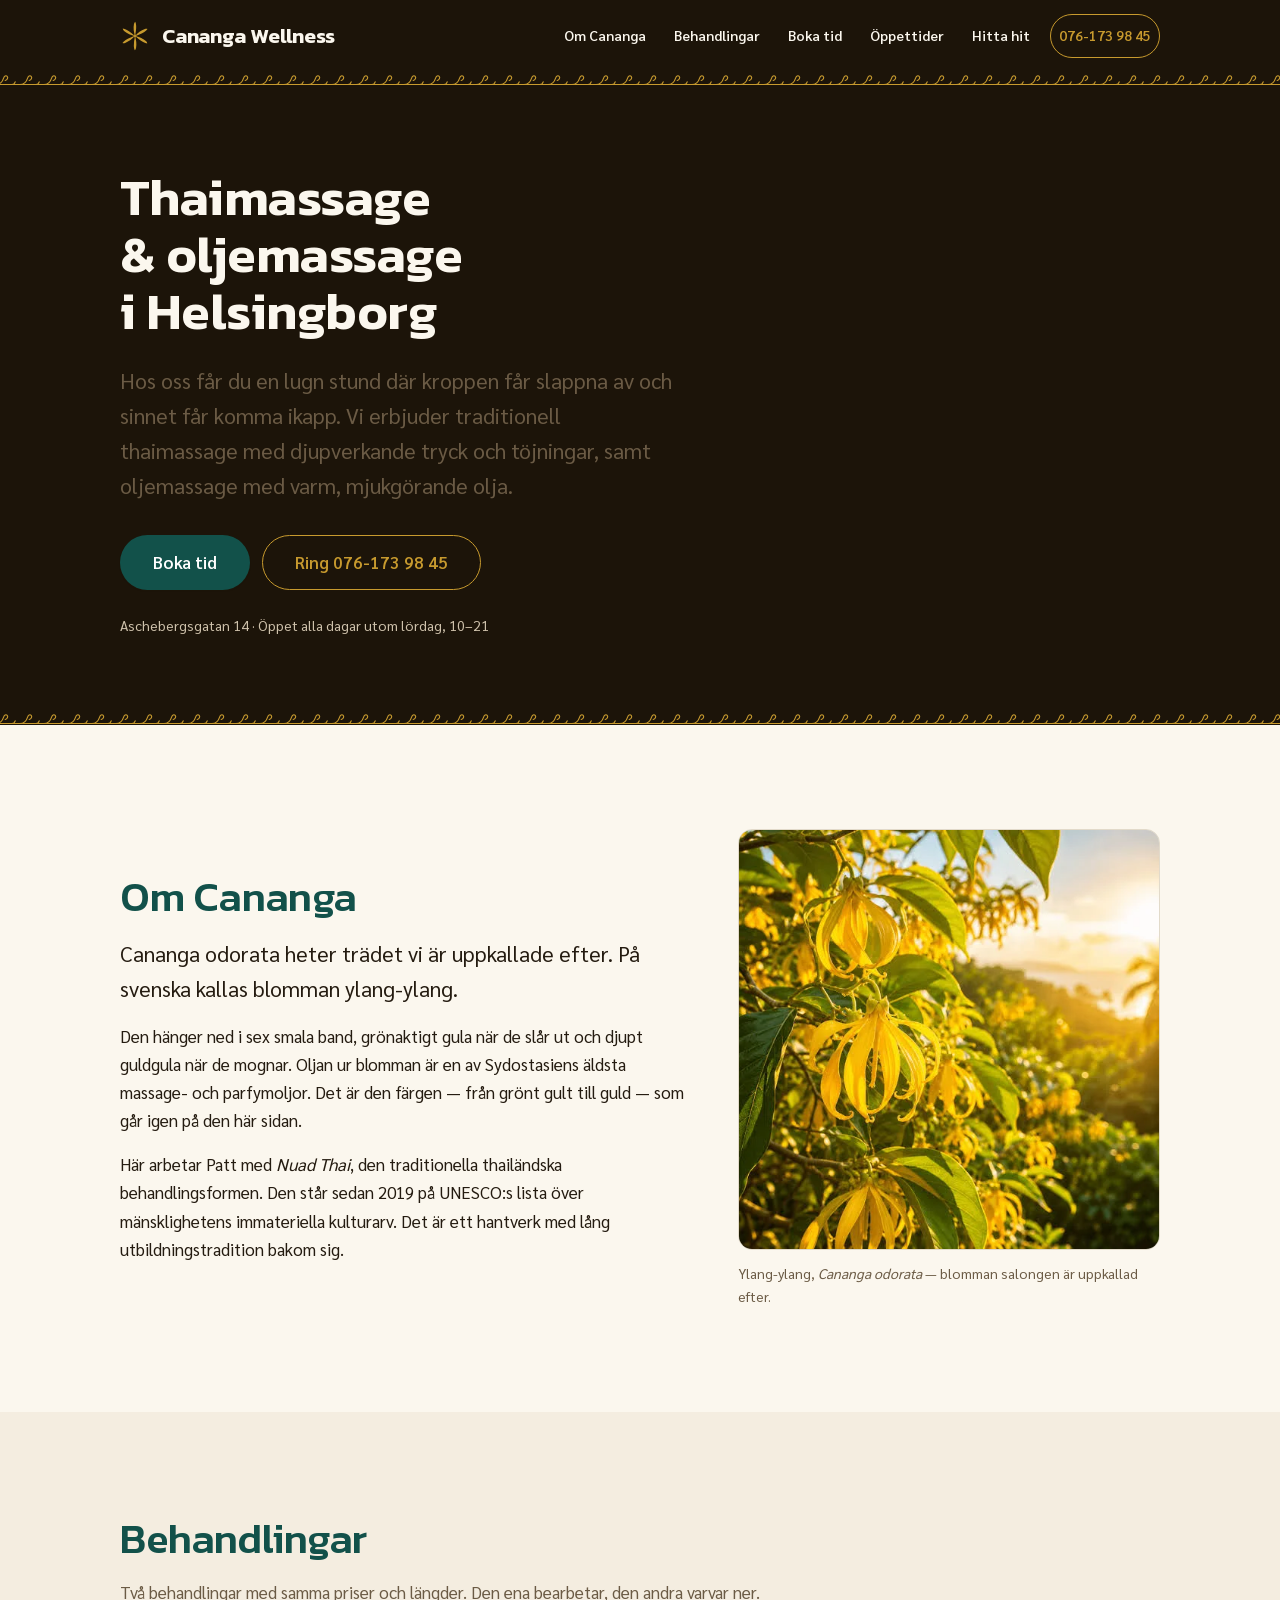
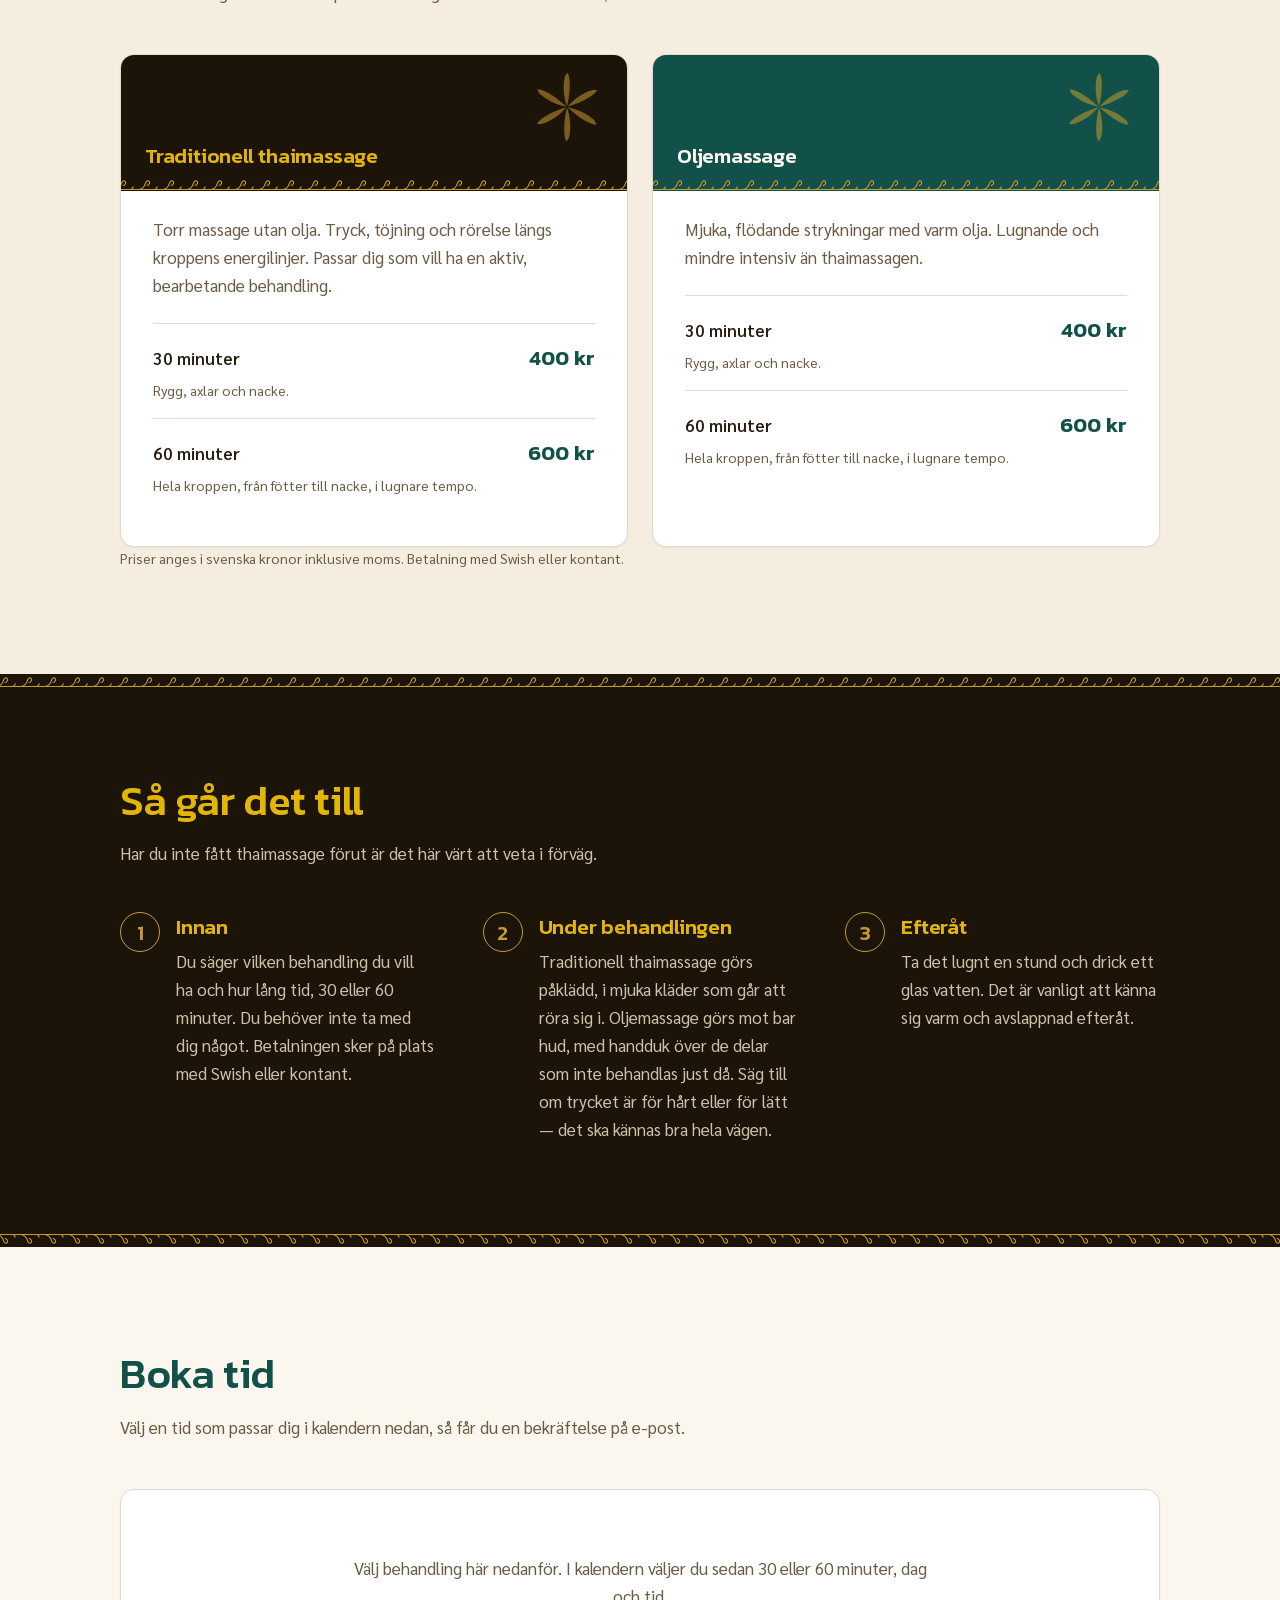
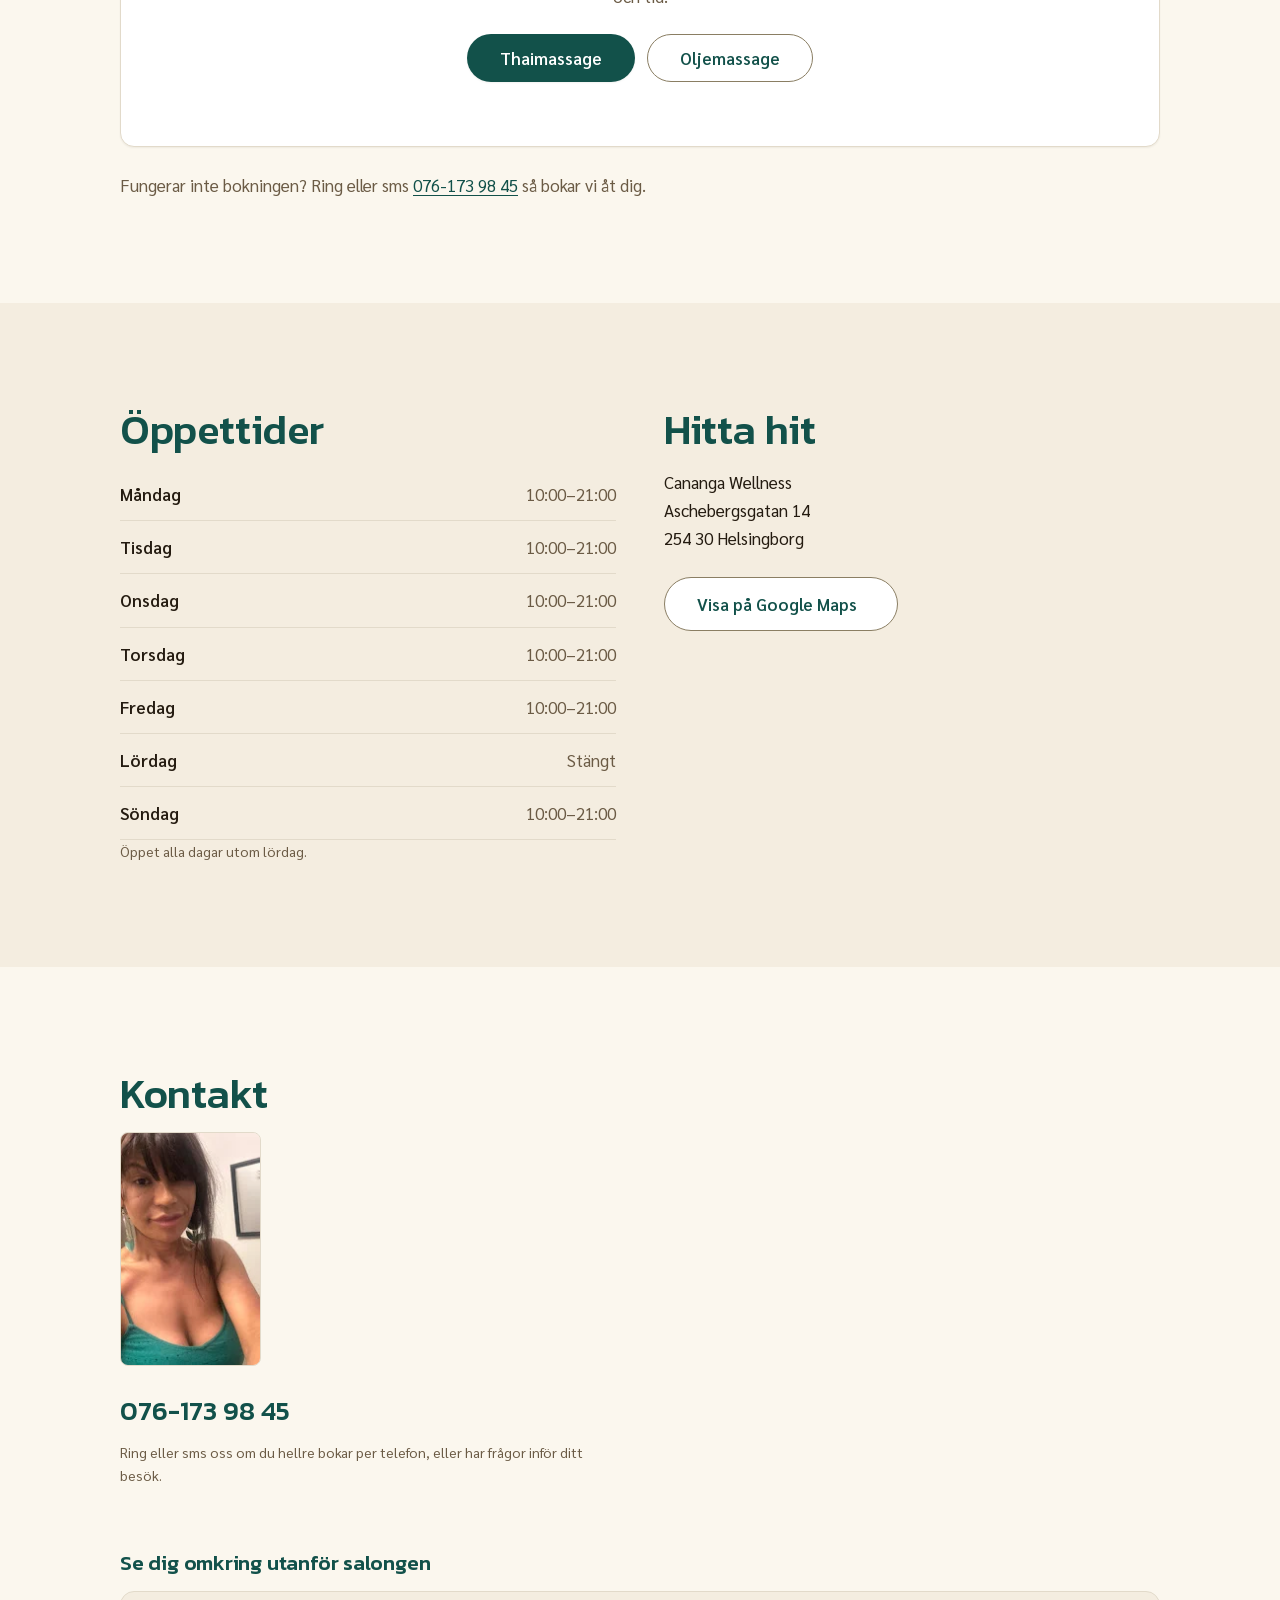
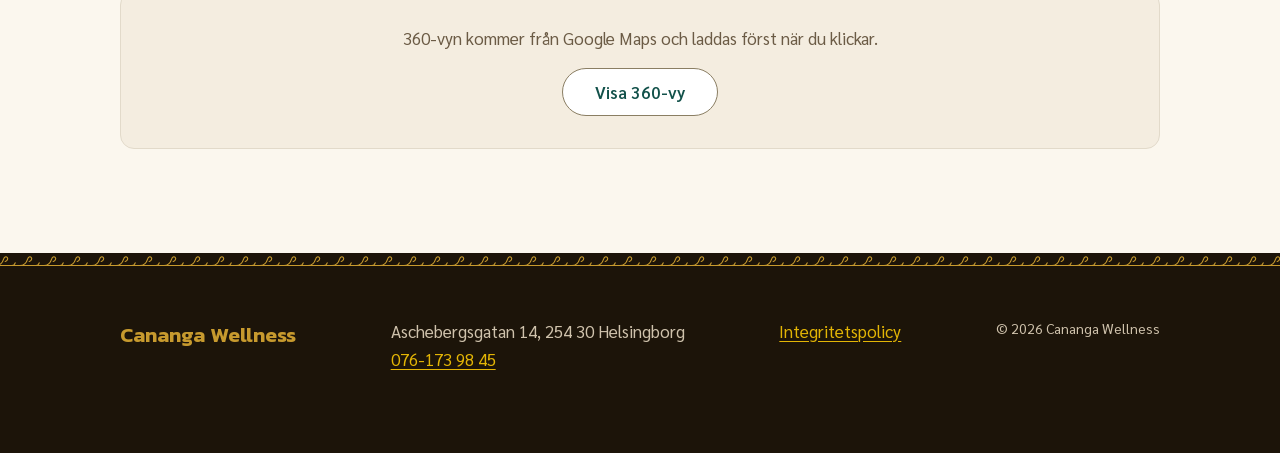
==== index.html @ b70b6c7c "Lägg in ylang-ylang-fotot i Om Cananga Beställaren har licens på bilden. Den visar blomman verksamhe" ====
<!DOCTYPE html>
<html lang="sv">
<head>
<meta charset="utf-8">
<meta name="viewport" content="width=device-width, initial-scale=1">

<title>Cananga Wellness – thaimassage och oljemassage i Helsingborg</title>
<meta name="description" content="Traditionell thaimassage och oljemassage på Aschebergsgatan 14 i Helsingborg. 30 min 400 kr, 60 min 600 kr. Öppet alla dagar utom lördag, 10–21.">
<link rel="canonical" href="https://www-host.github.io/Cananga-Wellness/">

<meta name="theme-color" content="#1C1409">
<link rel="icon" href="img/favicon.svg" type="image/svg+xml">

<!-- Open Graph / delning i sociala medier och chattappar -->
<meta property="og:type" content="website">
<meta property="og:locale" content="sv_SE">
<meta property="og:site_name" content="Cananga Wellness">
<meta property="og:title" content="Cananga Wellness – thaimassage och oljemassage i Helsingborg">
<meta property="og:description" content="Traditionell thaimassage eller oljemassage. 30 min 400 kr, 60 min 600 kr. Aschebergsgatan 14, Helsingborg. Öppet alla dagar utom lördag, 10–21.">
<meta property="og:url" content="https://www-host.github.io/Cananga-Wellness/">
<meta property="og:image" content="https://www-host.github.io/Cananga-Wellness/img/og-image-v3.jpg">
<meta property="og:image:width" content="1200">
<meta property="og:image:height" content="630">
<meta property="og:image:type" content="image/jpeg">
<meta property="og:image:alt" content="Cananga Wellness – thaimassage och oljemassage i Helsingborg. 30 min 400 kr, 60 min 600 kr.">
<meta name="twitter:card" content="summary_large_image">

<!-- Typsnitten ligger i mappen fonts/ och hämtas aldrig från Google.
     De två som laddas först är de som syns direkt på skärmen. -->
<link rel="preload" href="fonts/kanit-600-latin.woff2" as="font" type="font/woff2" crossorigin>
<link rel="preload" href="fonts/sarabun-400-latin.woff2" as="font" type="font/woff2" crossorigin>

<link rel="stylesheet" href="css/style.css">

<!-- Markerar att JavaScript fungerar, så mobilmenyn kan fällas ihop direkt.
     Utan JavaScript visas alla menylänkar som en vanlig lista i stället. -->
<script>document.documentElement.className += ' js';</script>
</head>

<body class="has-hero">

<a class="skip" href="#innehall">Hoppa till innehåll</a>

<header class="site-head" id="sidhuvud">
  <div class="wrap site-head__inner">

    <a class="brand" href="#top">
      <!-- YLANG-YLANG-BLOMMAN — salongens märke. Samma blomma finns i
           img/favicon.svg och som stor vattenstämpel i avsnittet
           "Om Cananga". Byter du märke, byt på alla tre ställena. -->
      <span class="brand__mark" aria-hidden="true">
        <svg viewBox="0 0 64 64" width="30" height="30" focusable="false">
          <g fill="currentColor">
            <path d="M32 31.5C29.4 24 28.1 15 29.8 6.4c.4-2.3 1.4-4 2.8-4.9 1.2 2.4 1.8 5.4 1.9 9 .2 7.1-.8 14.1-2.5 21z"/>
            <path d="M32 31.5C29.4 24 28.1 15 29.8 6.4c.4-2.3 1.4-4 2.8-4.9 1.2 2.4 1.8 5.4 1.9 9 .2 7.1-.8 14.1-2.5 21z" transform="rotate(60 32 32)"/>
            <path d="M32 31.5C29.4 24 28.1 15 29.8 6.4c.4-2.3 1.4-4 2.8-4.9 1.2 2.4 1.8 5.4 1.9 9 .2 7.1-.8 14.1-2.5 21z" transform="rotate(120 32 32)"/>
            <path d="M32 31.5C29.4 24 28.1 15 29.8 6.4c.4-2.3 1.4-4 2.8-4.9 1.2 2.4 1.8 5.4 1.9 9 .2 7.1-.8 14.1-2.5 21z" transform="rotate(180 32 32)"/>
            <path d="M32 31.5C29.4 24 28.1 15 29.8 6.4c.4-2.3 1.4-4 2.8-4.9 1.2 2.4 1.8 5.4 1.9 9 .2 7.1-.8 14.1-2.5 21z" transform="rotate(240 32 32)"/>
            <path d="M32 31.5C29.4 24 28.1 15 29.8 6.4c.4-2.3 1.4-4 2.8-4.9 1.2 2.4 1.8 5.4 1.9 9 .2 7.1-.8 14.1-2.5 21z" transform="rotate(300 32 32)"/>
            <circle cx="32" cy="32" r="3" opacity="0.9"/>
          </g>
        </svg>
      </span>
      <span class="brand__name">Cananga&nbsp;Wellness</span>
    </a>

    <button class="nav-toggle" type="button" aria-expanded="false" aria-controls="huvudmeny">
      <span class="nav-toggle__bars" aria-hidden="true"><span></span><span></span><span></span></span>
      <span class="nav-toggle__text">Meny</span>
    </button>

    <nav id="huvudmeny" class="nav" aria-label="Huvudmeny">
      <ul class="nav__list">
        <li><a href="#om">Om Cananga</a></li>
        <li><a href="#behandlingar">Behandlingar</a></li>
        <li><a href="#boka">Boka tid</a></li>
        <li><a href="#oppettider">Öppettider</a></li>
        <li><a href="#hitta-hit">Hitta hit</a></li>
        <li class="nav__cta"><a class="btn btn--ghost" href="tel:+46761739845">076-173&nbsp;98&nbsp;45</a></li>
      </ul>
    </nav>

  </div>
</header>

<main id="innehall">

  <!-- ===================== HERO ===================== -->
  <section class="hero" id="top">

    <!-- HEROBILD — fasaden på Aschebergsgatan. Byt bild genom att lägga
         nya filer i mappen img/ och ändra filnamnen nedan. Bilden ligger
         bakom en mörk gradient, så en ljus och lugn bild fungerar bäst.
         Behåll width och height — de hindrar sidan från att hoppa till
         medan bilden laddas. -->
    <div class="hero__media">
      <picture>
        <source media="(max-width: 48em)" srcset="img/hero-800.webp" type="image/webp">
        <source media="(max-width: 48em)" srcset="img/hero-800.jpg" type="image/jpeg">
        <source srcset="img/hero-1360.webp" type="image/webp">
        <img src="img/hero-1360.jpg" width="1360" height="765" fetchpriority="high" decoding="async"
             alt="Cananga Wellness gula huslänga med skyltfönster vid en kullerstensgata i Helsingborg.">
      </picture>
    </div>

    <div class="kanok kanok--top" aria-hidden="true"></div>

    <div class="wrap hero__inner">
      <h1 class="hero__title">Thaimassage &amp; oljemassage i Helsingborg</h1>
      <p class="lead hero__lead">
        Hos oss får du en lugn stund där kroppen får slappna av och sinnet
        får komma ikapp. Vi erbjuder traditionell thaimassage med
        djupverkande tryck och töjningar, samt oljemassage med varm,
        mjukgörande olja.
      </p>
      <p class="hero__actions">
        <a class="btn btn--primary" href="#boka">Boka tid</a>
        <a class="btn btn--gold" href="tel:+46761739845">Ring 076-173&nbsp;98&nbsp;45</a>
      </p>
      <p class="hero__meta">Aschebergsgatan 14 &middot; Öppet alla dagar utom lördag, 10–21</p>
    </div>

    <div class="kanok kanok--bottom kanok--draw" aria-hidden="true"></div>
  </section>

  <!-- ===================== OM CANANGA ===================== -->
  <section class="section about" id="om">
    <div class="wrap">


      <div class="about__grid">
        <div class="about__text">
          <h2 class="section__title">Om Cananga</h2>

          <p class="about__lead">
            Cananga odorata heter trädet vi är uppkallade efter. På svenska
            kallas blomman ylang-ylang.
          </p>
          <p>
            Den hänger ned i sex smala band, grönaktigt gula när de slår ut
            och djupt guldgula när de mognar. Oljan ur blomman är en av
            Sydostasiens äldsta massage- och parfymoljor. Det är den färgen
            — från grönt gult till guld — som går igen på den här sidan.
          </p>
          <p>
            Här arbetar Patt med <em>Nuad Thai</em>, den traditionella
            thailändska behandlingsformen. Den står sedan 2019 på UNESCO:s
            lista över mänsklighetens immateriella kulturarv. Det är ett
            hantverk med lång utbildningstradition bakom sig.
          </p>

          <!-- ==========================================================
               PATTS BAKGRUND — FYLL I OCH TA BORT KOMMENTARSTECKNEN

               Här hör två, tre meningar hemma om Patt: hur länge hon har
               arbetat med massage, var hon är utbildad och vad hon tycker
               om att arbeta med. Det är den enskilt mest förtroendeskapande
               texten på hela sidan.

               Skriv ingenting du inte kan styrka.

          <p>
            Patt har arbetat med massage sedan ÅRTAL och är utbildad vid
            SKOLA I ORT.
          </p>
               ========================================================== -->

          <!-- ==========================================================
               CERTIFIERING OCH MEDLEMSKAP — FYLL I OCH TA BORT
               KOMMENTARSTECKNEN

               Om salongen är certifierad eller medlem i ett branschnätverk
               hör det hemma här. Nuad Thai Nordic, som drivs via ThaiWISE i
               Malmö tillsammans med thailändska ambassaden, är det vanligaste
               för thaimassagesalonger i Sverige.

               PÅSTÅ INGET MEDLEMSKAP NI INTE HAR. Rutan ligger dold tills
               ni fyller i den, just därför.

          <div class="credential">
            <h3>Certifiering</h3>
            <p>Skriv här vilken certifiering eller vilket medlemskap salongen har.</p>
          </div>
               ========================================================== -->

        </div>

        <figure class="about__photo">
          <!-- YLANG-YLANG-BILDEN.

               LICENS: köpt av salongens ägare. Byt inte ut den mot en
               slumpmässig bild från en bildsökning — de flesta träffar där
               är upphovsrättsskyddade och får inte användas på en sida som
               säljer något.

               Byter du bild: lägg nya filer i img/, ändra filnamnen nedan
               och skriv om alt-texten. Behåll width och height, annars
               hoppar sidan medan bilden laddas. -->
          <picture>
            <source srcset="img/ylang.webp" type="image/webp">
            <img src="img/ylang.jpg" width="554" height="554"
                 loading="lazy" decoding="async"
                 alt="Ylang-ylang i blom: smala, hängande gula kronblad mellan gröna blad i motljus.">
          </picture>
          <figcaption>Ylang-ylang, <i>Cananga odorata</i> — blomman salongen är uppkallad efter.</figcaption>
        </figure>
      </div>
    </div>
  </section>

  <!-- ===================== BEHANDLINGAR ===================== -->
  <section class="section section--alt" id="behandlingar">
    <div class="wrap">
      <h2 class="section__title">Behandlingar</h2>
      <p class="section__intro">
        Två behandlingar med samma priser och längder. Den ena bearbetar,
        den andra varvar ner.
      </p>

      <ul class="treatments">

        <!-- EN BEHANDLING = ETT <li class="treatment">-BLOCK.
             Kopiera hela blocket för att lägga till en behandling, och lägg
             då till den i JSON-LD längst ner i filen också.

             HAR DU EN RIKTIG BILD PÅ BEHANDLINGSRUMMET? Lägg den i img/ och
             ersätt hela <div class="treatment__panel">-blocket med:
               <img src="img/DITT-FILNAMN.jpg" width="800" height="450"
                    loading="lazy" decoding="async" alt="Beskriv bilden">
             Ett riktigt foto av rummet är mer värt än vilken dekor som helst. -->
        <li class="treatment treatment--lead">
          <div class="treatment__panel">
            <span class="treatment__mark" aria-hidden="true">
              <svg viewBox="0 0 64 64" width="100%" focusable="false">
                <g fill="currentColor">
                  <path d="M32 31.5C29.4 24 28.1 15 29.8 6.4c.4-2.3 1.4-4 2.8-4.9 1.2 2.4 1.8 5.4 1.9 9 .2 7.1-.8 14.1-2.5 21z"/>
                  <path d="M32 31.5C29.4 24 28.1 15 29.8 6.4c.4-2.3 1.4-4 2.8-4.9 1.2 2.4 1.8 5.4 1.9 9 .2 7.1-.8 14.1-2.5 21z" transform="rotate(60 32 32)"/>
                  <path d="M32 31.5C29.4 24 28.1 15 29.8 6.4c.4-2.3 1.4-4 2.8-4.9 1.2 2.4 1.8 5.4 1.9 9 .2 7.1-.8 14.1-2.5 21z" transform="rotate(120 32 32)"/>
                  <path d="M32 31.5C29.4 24 28.1 15 29.8 6.4c.4-2.3 1.4-4 2.8-4.9 1.2 2.4 1.8 5.4 1.9 9 .2 7.1-.8 14.1-2.5 21z" transform="rotate(180 32 32)"/>
                  <path d="M32 31.5C29.4 24 28.1 15 29.8 6.4c.4-2.3 1.4-4 2.8-4.9 1.2 2.4 1.8 5.4 1.9 9 .2 7.1-.8 14.1-2.5 21z" transform="rotate(240 32 32)"/>
                  <path d="M32 31.5C29.4 24 28.1 15 29.8 6.4c.4-2.3 1.4-4 2.8-4.9 1.2 2.4 1.8 5.4 1.9 9 .2 7.1-.8 14.1-2.5 21z" transform="rotate(300 32 32)"/>
                </g>
              </svg>
            </span>
            <h3 class="treatment__name">Traditionell thaimassage</h3>
            <div class="kanok" aria-hidden="true"></div>
          </div>

          <div class="treatment__body">
            <p class="treatment__desc">
              Torr massage utan olja. Tryck, töjning och rörelse längs kroppens
              energilinjer. Passar dig som vill ha en aktiv, bearbetande
              behandling.
            </p>

            <ul class="options">
              <li class="option">
                <p class="option__head">
                  <span class="option__time">30 minuter</span>
                  <span class="option__price">400&nbsp;kr</span>
                </p>
                <p class="option__desc">Rygg, axlar och nacke.</p>
              </li>
              <li class="option">
                <p class="option__head">
                  <span class="option__time">60 minuter</span>
                  <span class="option__price">600&nbsp;kr</span>
                </p>
                <p class="option__desc">
                  Hela kroppen, från fötter till nacke, i lugnare tempo.
                </p>
              </li>
            </ul>
          </div>
        </li>

        <li class="treatment treatment--second">
          <div class="treatment__panel">
            <span class="treatment__mark" aria-hidden="true">
              <svg viewBox="0 0 64 64" width="100%" focusable="false">
                <g fill="currentColor">
                  <path d="M32 31.5C29.4 24 28.1 15 29.8 6.4c.4-2.3 1.4-4 2.8-4.9 1.2 2.4 1.8 5.4 1.9 9 .2 7.1-.8 14.1-2.5 21z"/>
                  <path d="M32 31.5C29.4 24 28.1 15 29.8 6.4c.4-2.3 1.4-4 2.8-4.9 1.2 2.4 1.8 5.4 1.9 9 .2 7.1-.8 14.1-2.5 21z" transform="rotate(60 32 32)"/>
                  <path d="M32 31.5C29.4 24 28.1 15 29.8 6.4c.4-2.3 1.4-4 2.8-4.9 1.2 2.4 1.8 5.4 1.9 9 .2 7.1-.8 14.1-2.5 21z" transform="rotate(120 32 32)"/>
                  <path d="M32 31.5C29.4 24 28.1 15 29.8 6.4c.4-2.3 1.4-4 2.8-4.9 1.2 2.4 1.8 5.4 1.9 9 .2 7.1-.8 14.1-2.5 21z" transform="rotate(180 32 32)"/>
                  <path d="M32 31.5C29.4 24 28.1 15 29.8 6.4c.4-2.3 1.4-4 2.8-4.9 1.2 2.4 1.8 5.4 1.9 9 .2 7.1-.8 14.1-2.5 21z" transform="rotate(240 32 32)"/>
                  <path d="M32 31.5C29.4 24 28.1 15 29.8 6.4c.4-2.3 1.4-4 2.8-4.9 1.2 2.4 1.8 5.4 1.9 9 .2 7.1-.8 14.1-2.5 21z" transform="rotate(300 32 32)"/>
                </g>
              </svg>
            </span>
            <h3 class="treatment__name">Oljemassage</h3>
            <div class="kanok" aria-hidden="true"></div>
          </div>

          <div class="treatment__body">
            <p class="treatment__desc">
              Mjuka, flödande strykningar med varm olja. Lugnande och mindre
              intensiv än thaimassagen.
            </p>

            <ul class="options">
              <li class="option">
                <p class="option__head">
                  <span class="option__time">30 minuter</span>
                  <span class="option__price">400&nbsp;kr</span>
                </p>
                <p class="option__desc">Rygg, axlar och nacke.</p>
              </li>
              <li class="option">
                <p class="option__head">
                  <span class="option__time">60 minuter</span>
                  <span class="option__price">600&nbsp;kr</span>
                </p>
                <p class="option__desc">
                  Hela kroppen, från fötter till nacke, i lugnare tempo.
                </p>
              </li>
            </ul>
          </div>
        </li>
        <!-- SLUT PÅ BEHANDLINGSBLOCK -->

      </ul>

      <p class="fineprint">
        Priser anges i svenska kronor inklusive moms.
        Betalning med Swish eller kontant.
      </p>
    </div>
  </section>

  <!-- ===================== SÅ GÅR DET TILL ===================== -->
  <!-- ==============================================================
       KONTROLLERA DE HÄR TRE STYCKENA INNAN SIDAN VISAS FÖR KUNDER.

       De beskriver hur ett besök går till, och de är skrivna allmänt
       utifrån hur thaimassage och oljemassage fungerar — inte utifrån
       hur just ni arbetar. Ändra dem så att de stämmer.

       Fundera särskilt på: lånar ni ut kläder till thaimassagen? Finns
       dusch? Hur långt innan vill ni att kunden kommer? Vad gäller vid
       sen avbokning? Det sista är det vanligaste kunden undrar över.
       ============================================================== -->
  <section class="section band--lacquer" id="sa-gar-det-till">
    <div class="kanok kanok--top" aria-hidden="true"></div>
    <div class="wrap">
      <h2 class="section__title">Så går det till</h2>
      <p class="section__intro">
        Har du inte fått thaimassage förut är det här värt att veta i förväg.
      </p>

      <ol class="steps">
        <li class="step">
          <h3>Innan</h3>
          <p>
            Du säger vilken behandling du vill ha och hur lång tid, 30 eller
            60 minuter. Du behöver inte ta med dig något. Betalningen sker på
            plats med Swish eller kontant.
          </p>
        </li>
        <li class="step">
          <h3>Under behandlingen</h3>
          <p>
            Traditionell thaimassage görs påklädd, i mjuka kläder som går att
            röra sig i. Oljemassage görs mot bar hud, med handduk över de
            delar som inte behandlas just då. Säg till om trycket är för hårt
            eller för lätt — det ska kännas bra hela vägen.
          </p>
        </li>
        <li class="step">
          <h3>Efteråt</h3>
          <p>
            Ta det lugnt en stund och drick ett glas vatten. Det är vanligt
            att känna sig varm och avslappnad efteråt.
          </p>
        </li>
      </ol>
    </div>
    <div class="kanok kanok--bottom kanok--flip" aria-hidden="true"></div>
  </section>

  <!-- ===================== BOKA ===================== -->
  <section class="section" id="boka">
    <div class="wrap">
      <h2 class="section__title">Boka tid</h2>
      <p class="section__intro">
        Välj en tid som passar dig i kalendern nedan, så får du en bekräftelse
        på e-post.
      </p>

      <!-- ==========================================================
           BOKNINGSWIDGET — START
           ==========================================================
           ALLT som rör bokningssystemet ligger mellan den här
           kommentaren och "BOKNINGSWIDGET — SLUT" längre ner.
           Inget annat på webbplatsen är beroende av det. Vill du byta
           till en annan leverantör (Bokadirekt, Setmore, Boka.se ...)
           — radera hela blocket och klistra in deras kod i stället.

           KALENDERN ÄR INKOPPLAD mot Cal.com-kontot canangawellness,
           med behandlingarna "thaimassage" och "oljemassage". Besökaren
           väljer behandling, sedan 30 eller 60 minuter och en tid.

           EN RAD I CAL_EVENTS = EN KNAPP. Lägger du till en behandling
           i Cal.com dyker den INTE upp här automatiskt — du måste lägga
           till en rad i listan nedan med behandlingens slug. Och lägg
           till den i listan "Behandlingar" längre upp på sidan också,
           den är separat.

           BYTER DU ANVÄNDARNAMN i Cal.com slutar kalendern att
           fungera. Då måste "link" nedan uppdateras till det nya
           namnet. Det är det som står efter cal.com/ i din adress.

           GLÖM INTE: ställ in Availability i Cal.com till 10:00–21:00
           alla dagar, annars går det att boka tider ni har stängt.
           ========================================================== -->

      <div class="booking">

        <script>
          /* ÄNDRA HÄR — en rad per behandling som ska gå att boka online.

               label + price = texten på knappen här på webbplatsen
               link          = allt som står efter cal.com/ i bokningslänken
               namespace     = andra argumentet i Cal("init", "...", ...)

             Både link och namespace hittar du i inbäddningskoden hos
             Cal.com (Event Type → Embed → Inline).

             Lägg till en behandling genom att kopiera en hel rad.
             Ta bort en genom att radera raden. Knapparna på sidan
             byggs automatiskt utifrån den här listan. */
          var CAL_EVENTS = [
            { label: "Thaimassage", price: "", link: "canangawellness/thaimassage", namespace: "thaimassage" },
            { label: "Oljemassage", price: "", link: "canangawellness/oljemassage", namespace: "oljemassage" }
          ];
        </script>

        <!-- Visas innan besökaren har öppnat kalendern.
             Ingen kontakt med Cal.com sker förrän man klickar. -->
        <div class="booking__gate" id="cal-gate">
          <p class="booking__gate-text">
            Välj behandling här nedanför. I kalendern väljer du sedan 30
            eller 60 minuter, dag och tid.
          </p>
          <div class="booking__choices" id="cal-choices"></div>
        </div>

        <!-- Flikar för att byta behandling när kalendern är öppen -->
        <div class="booking__tabs" id="cal-tabs" role="group" aria-label="Välj behandling" hidden></div>

        <!-- Här renderas kalendrarna, en behållare per behandling -->
        <div id="cal-mounts"></div>

        <!-- Visas bara om CAL_LINK inte är ifylld ännu -->
        <div class="booking__setup" id="cal-setup" hidden>
          <p><strong>Bokningskalendern är inte inkopplad ännu.</strong></p>
          <p>
            Följ instruktionerna i kommentaren i <code>index.html</code>
            (sök efter <code>ÄNDRA HÄR</code>) för att koppla in Cal.com.
            Så länge den här rutan syns kan besökare boka via telefon.
          </p>
        </div>

        <!-- Visas om kalendern inte gick att ladda -->
        <div class="booking__error" id="cal-error" hidden>
          <p><strong>Kalendern kunde inte laddas just nu.</strong></p>
          <p>Ring eller sms oss så bokar vi åt dig.</p>
        </div>

      </div>

      <script>
      (function () {
        var gate    = document.getElementById("cal-gate");
        var choices = document.getElementById("cal-choices");
        var tabs    = document.getElementById("cal-tabs");
        var mounts  = document.getElementById("cal-mounts");
        var setup   = document.getElementById("cal-setup");
        var error   = document.getElementById("cal-error");
        if (!gate || !choices || !mounts) return;

        /* Bara behandlingar som faktiskt är ifyllda */
        var events = (typeof CAL_EVENTS !== "undefined" && CAL_EVENTS.length) ? CAL_EVENTS : [];
        events = events.filter(function (e) {
          return e && e.link && e.namespace && e.link.indexOf("DITT-ANVANDARNAMN") === -1;
        });

        /* Inget inkopplat ännu → visa instruktionsrutan i stället */
        if (!events.length) {
          gate.hidden = true;
          setup.hidden = false;
          return;
        }

        var bootstrapped = false;
        var laddad = {};

        /* Bygg en startknapp, en flik och en behållare per behandling */
        events.forEach(function (ev, i) {
          ev.mountId = "cal-mount-" + i;

          var box = document.createElement("div");
          box.className = "booking__mount";
          box.id = ev.mountId;
          box.hidden = true;
          mounts.appendChild(box);

          /* Priset visas bara om det är ifyllt */
          var text = ev.price ? ev.label + " · " + ev.price : ev.label;

          var start = document.createElement("button");
          start.type = "button";
          start.className = "btn " + (i === 0 ? "btn--primary" : "btn--quiet");
          start.textContent = text;
          start.addEventListener("click", function () { visa(i); });
          choices.appendChild(start);

          var tab = document.createElement("button");
          tab.type = "button";
          tab.className = "booking__tab";
          tab.textContent = text;
          tab.setAttribute("aria-pressed", "false");
          tab.addEventListener("click", function () { visa(i); });
          tabs.appendChild(tab);
          ev.tab = tab;
        });

        /* Klick-för-att-ladda: ingen tredjepartskod körs innan besökaren
           själv väljer behandling. Vill du att den första kalendern ska
           laddas direkt när sidan öppnas — lägg till raden:  visa(0);   */
        function visa(i) {
          gate.hidden = true;
          error.hidden = true;
          tabs.hidden = events.length < 2;

          events.forEach(function (ev, j) {
            document.getElementById(ev.mountId).hidden = (j !== i);
            ev.tab.setAttribute("aria-pressed", j === i ? "true" : "false");
          });

          if (!laddad[i]) {
            laddad[i] = true;
            ladda(events[i]);
          }
        }

        /* Cal.coms officiella inbäddningsskript — körs bara en gång */
        function bootstrap() {
          if (bootstrapped) return;
          bootstrapped = true;

          (function (C, A, L) {
            var p = function (a, ar) { a.q.push(ar); };
            var d = C.document;
            C.Cal = C.Cal || function () {
              var cal = C.Cal, ar = arguments;
              if (!cal.loaded) {
                cal.ns = {}; cal.q = cal.q || [];
                var s = d.createElement("script");
                s.src = A;
                s.onerror = fail;
                d.head.appendChild(s);
                cal.loaded = true;
              }
              if (ar[0] === L) {
                var api = function () { p(api, arguments); };
                var ns = ar[1];
                api.q = api.q || [];
                if (typeof ns === "string") {
                  cal.ns[ns] = cal.ns[ns] || api;
                  p(cal.ns[ns], ar); p(cal, ["initNamespace", ns]);
                } else { p(cal, ar); }
                return;
              }
              p(cal, ar);
            };
          })(window, "https://app.cal.com/embed/embed.js", "init");

          Cal.config = Cal.config || {};
          Cal.config.forwardQueryParams = true;
        }

        function ladda(ev) {
          bootstrap();

          Cal("init", ev.namespace, { origin: "https://app.cal.com" });

          Cal.ns[ev.namespace]("inline", {
            elementOrSelector: "#" + ev.mountId,
            config: { layout: "month_view", useSlotsViewOnSmallScreen: "true" },
            calLink: ev.link
          });

          Cal.ns[ev.namespace]("ui", {
            hideEventTypeDetails: false,
            layout: "month_view",
            cssVarsPerTheme: { light: { "cal-brand": "#2A5A34" } }
          });

          /* Cal.com säger själv till om länken är fel eller kalendern är klar.
             Utan det här skulle en trasig länk visa Cal.coms egen 404-ruta
             inuti kalendern i stället för vårt telefonnummer. */
          Cal.ns[ev.namespace]("on", {
            action: "linkFailed",
            callback: function () { fail(); }
          });

          Cal.ns[ev.namespace]("on", {
            action: "linkReady",
            callback: function () { ev.klar = true; }
          });

          /* Reservkoll: har inget hänt inom 10 sekunder — visa telefonnumret */
          setTimeout(function () {
            var box = document.getElementById(ev.mountId);
            if (!ev.klar && box && !box.hidden && !box.querySelector("iframe")) fail();
          }, 10000);
        }

        function fail() {
          events.forEach(function (ev) {
            var box = document.getElementById(ev.mountId);
            if (box) box.hidden = true;
          });
          tabs.hidden = true;
          error.hidden = false;
        }
      })();
      </script>

      <noscript>
        <div class="booking__error">
          <p><strong>Bokningskalendern kräver JavaScript.</strong></p>
          <p>Ring eller sms oss så bokar vi åt dig.</p>
        </div>
      </noscript>

      <!-- ==========================================================
           BOKNINGSWIDGET — SLUT
           ========================================================== -->

      <!-- Telefonnumret ligger UTANFÖR widgeten med flit: det syns
           även om bokningssystemet ligger nere eller blockeras. -->
      <p class="booking__fallback">
        Fungerar inte bokningen? Ring eller sms
        <a href="tel:+46761739845">076-173&nbsp;98&nbsp;45</a>
        så bokar vi åt dig.
      </p>

    </div>
  </section>

  <!-- ===================== ÖPPETTIDER OCH HITTA HIT ===================== -->
  <section class="section section--alt" id="oppettider">
    <div class="wrap">
      <div class="contact">

        <div class="contact__block">
          <h2 class="section__title">Öppettider</h2>
      <!-- ÖPPETTIDER — ändra tiderna här. Skriv "Stängt" på en dag ni håller stängt. -->
      <dl class="hours">
        <div class="hours__row"><dt>Måndag</dt><dd>10:00–21:00</dd></div>
        <div class="hours__row"><dt>Tisdag</dt><dd>10:00–21:00</dd></div>
        <div class="hours__row"><dt>Onsdag</dt><dd>10:00–21:00</dd></div>
        <div class="hours__row"><dt>Torsdag</dt><dd>10:00–21:00</dd></div>
        <div class="hours__row"><dt>Fredag</dt><dd>10:00–21:00</dd></div>
        <div class="hours__row"><dt>Lördag</dt><dd>Stängt</dd></div>
        <div class="hours__row"><dt>Söndag</dt><dd>10:00–21:00</dd></div>
      </dl>
      <!-- SLUT ÖPPETTIDER — ändra samma tider i JSON-LD längst ner i filen -->
          <p class="fineprint">Öppet alla dagar utom lördag.</p>
        </div>

        <div class="contact__block" id="hitta-hit">
          <h2 class="section__title">Hitta hit</h2>
          <address class="contact__address">
            Cananga Wellness<br>
            Aschebergsgatan 14<br>
            254 30 Helsingborg
          </address>
          <p>
            <a class="btn btn--quiet" href="https://www.google.com/maps/search/?api=1&amp;query=Aschebergsgatan+14%2C+254+30+Helsingborg"
               target="_blank" rel="noopener noreferrer">
              Visa på Google Maps<span class="visually-hidden"> (öppnas i ny flik)</span>
            </a>
          </p>
        </div>

      </div>
    </div>
  </section>

  <!-- ===================== KONTAKT ===================== -->
  <section class="section" id="kontakt">
    <div class="wrap">
      <div class="contact">

        <div class="contact__block">
          <h2 class="section__title">Kontakt</h2>

          <!-- PORTRÄTT — byt bild genom att lägga en ny fil i mappen img/
               och ändra filnamnen nedan. Ändra också alt-texten, den läses
               upp för den som inte kan se bilden.

               Nuvarande bild är bara 141 pixlar bred, vilket är för litet
               för att kunna visas större än så här. Har du en bild i högre
               upplösning blir sidan bättre av den. -->
          <picture>
            <source srcset="img/Patt.webp" type="image/webp">
            <img class="portrait" src="img/Patt.jpg"
                 alt="Patt, som tar emot dig hos Cananga Wellness."
                 width="141" height="235" loading="lazy" decoding="async">
          </picture>

          <p class="contact__phone">
            <a href="tel:+46761739845">076-173&nbsp;98&nbsp;45</a>
          </p>
          <p class="fineprint">Ring eller sms oss om du hellre bokar per telefon, eller har frågor inför ditt besök.</p>

          <!-- E-POST: fyll i adressen och ta bort kommentarstecknen runt raden för att visa den
          <p class="contact__mail"><a href="mailto:info@example.se">info@example.se</a></p>
          -->
        </div>

        <div class="contact__block">
          <!-- ==========================================================
               PLATS FÖR EN BILD PÅ BEHANDLINGSRUMMET

               Fasadbilden används numera som stor bild högst upp på sidan,
               så den här platsen är ledig. En bild av rummet inifrån är det
               som besökare vill se mest av allt innan de bokar.

               Lägg filen i img/ och ta bort kommentarstecknen. Behåll width
               och height, annars hoppar sidan medan bilden laddas.

          <figure class="photo">
            <img src="img/DITT-FILNAMN.jpg" width="1360" height="765"
                 loading="lazy" decoding="async"
                 alt="Beskriv vad som syns på bilden.">
            <figcaption>Behandlingsrummet.</figcaption>
          </figure>
               ========================================================== -->
        </div>

      </div>

      <!-- ==========================================================
           360-VY FRÅN GOOGLE STREET VIEW — START
           ==========================================================
           Vyn laddas först när besökaren klickar. Därför skickas
           ingenting till Google bara för att någon läser sidan.

           VILL DU BYTA VY: öppna platsen i Google Maps, klicka
           Dela → Bädda in en karta, kopiera adressen som står
           i src="..." och klistra in den i SV_URL nedan.
           ========================================================== -->
      <div class="streetview">
        <h3 class="streetview__title">Se dig omkring utanför salongen</h3>

        <div class="streetview__gate" id="sv-gate">
          <p class="streetview__text">
            360-vyn kommer från Google Maps och laddas först när du klickar.
          </p>
          <button class="btn btn--quiet" type="button" id="sv-load">Visa 360-vy</button>
        </div>

        <div class="streetview__frame" id="sv-frame" hidden></div>
      </div>

      <script>
      (function () {
        /* ÄNDRA HÄR om du vill visa en annan plats */
        var SV_URL = "https://www.google.com/maps/embed?pb=!6m7!1m6!2m2!1d56.0568315!2d12.6911285!3f138.39!4f-0!5f1";

        var gate  = document.getElementById("sv-gate");
        var frame = document.getElementById("sv-frame");
        var btn   = document.getElementById("sv-load");
        if (!gate || !frame || !btn) return;

        btn.addEventListener("click", function () {
          var f = document.createElement("iframe");
          f.src = SV_URL;
          f.title = "360-vy fr\u00e5n gatan utanf\u00f6r Cananga Wellness, Aschebergsgatan 14";
          f.loading = "lazy";
          f.allowFullscreen = true;
          f.setAttribute("referrerpolicy", "no-referrer-when-downgrade");
          frame.appendChild(f);
          gate.hidden = true;
          frame.hidden = false;
        });
      })();
      </script>
      <!-- ==========================================================
           360-VY FRÅN GOOGLE STREET VIEW — SLUT
           ========================================================== -->

    </div>
  </section>

</main>

<footer class="site-foot">
  <div class="kanok" aria-hidden="true"></div>
  <div class="wrap site-foot__inner">
    <p class="site-foot__brand">Cananga Wellness</p>
    <p>
      Aschebergsgatan 14, 254 30 Helsingborg<br>
      <a href="tel:+46761739845">076-173&nbsp;98&nbsp;45</a>
    </p>
    <p>
      <a href="integritetspolicy.html">Integritetspolicy</a>
    </p>
    <p class="site-foot__copy">&copy; <span id="ar">2026</span> Cananga Wellness</p>
  </div>
</footer>

<!-- Fast bokningsknapp i underkant på mobil -->
<div class="mobile-cta" id="mobil-cta" hidden>
  <a class="btn btn--primary" href="#boka">Boka tid</a>
  <a class="btn btn--quiet" href="tel:+46761739845">Ring</a>
</div>

<script src="js/main.js"></script>

<!-- =========================================================
     STRUKTURERAD DATA för Google (schema.org).
     Ändrar du adress, telefon, pris eller öppettider ovan —
     ändra samma sak här, annars visar Google gammal info.

     "geo" styr var prickan hamnar i Google Maps. Koordinaterna nedan är
     hämtade från 360-vyns adress längre upp i filen, alltså kamerans
     position på gatan. Stämmer inte prickan med entrén: öppna Google Maps,
     högerklicka på rätt punkt och kopiera talen som visas.
     ========================================================= -->
<script type="application/ld+json">
{
  "@context": "https://schema.org",
  "@type": "HealthAndBeautyBusiness",
  "name": "Cananga Wellness",
  "description": "Traditionell thaimassage och oljemassage i Helsingborg. 30 eller 60 minuter.",
  "url": "https://www-host.github.io/Cananga-Wellness/",
  "image": "https://www-host.github.io/Cananga-Wellness/img/og-image-v3.jpg",
  "telephone": "+46761739845",
  "priceRange": "400–600 kr",
  "currenciesAccepted": "SEK",
  "paymentAccepted": "Swish, kontant",
  "address": {
    "@type": "PostalAddress",
    "streetAddress": "Aschebergsgatan 14",
    "postalCode": "254 30",
    "addressLocality": "Helsingborg",
    "addressRegion": "Skåne län",
    "addressCountry": "SE"
  },
  "geo": {
    "@type": "GeoCoordinates",
    "latitude": 56.0568315,
    "longitude": 12.6911285
  },
  "hasMap": "https://www.google.com/maps/search/?api=1&query=Aschebergsgatan+14%2C+254+30+Helsingborg",
  "openingHoursSpecification": [
    {
      "@type": "OpeningHoursSpecification",
      "dayOfWeek": ["Monday","Tuesday","Wednesday","Thursday","Friday","Sunday"],
      "opens": "10:00",
      "closes": "21:00"
    }
  ],
  "makesOffer": [
    {
      "@type": "Offer",
      "price": "400",
      "priceCurrency": "SEK",
      "availability": "https://schema.org/InStock",
      "itemOffered": {
        "@type": "Service",
        "name": "Traditionell thaimassage, 30 minuter",
        "serviceType": "Thaimassage"
      }
    },
    {
      "@type": "Offer",
      "price": "600",
      "priceCurrency": "SEK",
      "availability": "https://schema.org/InStock",
      "itemOffered": {
        "@type": "Service",
        "name": "Traditionell thaimassage, 60 minuter",
        "serviceType": "Thaimassage"
      }
    },
    {
      "@type": "Offer",
      "price": "400",
      "priceCurrency": "SEK",
      "availability": "https://schema.org/InStock",
      "itemOffered": {
        "@type": "Service",
        "name": "Oljemassage, 30 minuter",
        "serviceType": "Oljemassage"
      }
    },
    {
      "@type": "Offer",
      "price": "600",
      "priceCurrency": "SEK",
      "availability": "https://schema.org/InStock",
      "itemOffered": {
        "@type": "Service",
        "name": "Oljemassage, 60 minuter",
        "serviceType": "Oljemassage"
      }
    }
  ]
}
</script>

</body>
</html>
---- css/style.css ----
/* =====================================================================
   Cananga Wellness — stilmall
   ---------------------------------------------------------------------
   Hela webbplatsens utseende styrs av värdena i :root här nedanför.
   Vill du byta färg, textstorlek eller luftighet — ändra där, inte
   längre ner i filen.

   FÄRGERNA KOMMER FRÅN YLANG-YLANG-BLOMMAN som salongen är uppkallad
   efter, och från thailändskt lackarbete: guld på mörk lack, tempelgrönt,
   ringblomsorange. Sidan är mest ljus; det djärva sparas till två, tre
   mörka band där guldet får göra sitt jobb.
   ===================================================================== */

/* ---------------------------------------------------------------------
   Typsnitt — självhostade, hämtas aldrig från Google
   ---------------------------------------------------------------------
   Kanit och Sarabun är båda ritade i Bangkok. unicode-range gör att en
   svensk besökare bara laddar latin-filerna; latin-ext ligger kvar som
   reserv för ovanliga tecken. å ä ö finns i latin-subsetet.
   --------------------------------------------------------------------- */

@font-face {
  font-family: 'Kanit'; font-style: normal; font-weight: 500;
  font-display: swap; src: url('../fonts/kanit-500-latin.woff2') format('woff2');
  unicode-range: U+0000-00FF, U+0131, U+0152-0153, U+02BB-02BC, U+02C6, U+02DA,
                 U+02DC, U+0304, U+0308, U+0329, U+2000-206F, U+20AC, U+2122,
                 U+2191, U+2193, U+2212, U+2215, U+FEFF, U+FFFD;
}
@font-face {
  font-family: 'Kanit'; font-style: normal; font-weight: 500;
  font-display: swap; src: url('../fonts/kanit-500-latin-ext.woff2') format('woff2');
  unicode-range: U+0100-02BA, U+02BD-02C5, U+02C7-02CC, U+02CE-02D7, U+02DD-02FF,
                 U+0304, U+0308, U+0329, U+1D00-1DBF, U+1E00-1E9F, U+1EF2-1EFF,
                 U+2020, U+20A0-20AB, U+20AD-20C0, U+2113, U+2C60-2C7F, U+A720-A7FF;
}
@font-face {
  font-family: 'Kanit'; font-style: normal; font-weight: 600;
  font-display: swap; src: url('../fonts/kanit-600-latin.woff2') format('woff2');
  unicode-range: U+0000-00FF, U+0131, U+0152-0153, U+02BB-02BC, U+02C6, U+02DA,
                 U+02DC, U+0304, U+0308, U+0329, U+2000-206F, U+20AC, U+2122,
                 U+2191, U+2193, U+2212, U+2215, U+FEFF, U+FFFD;
}
@font-face {
  font-family: 'Kanit'; font-style: normal; font-weight: 600;
  font-display: swap; src: url('../fonts/kanit-600-latin-ext.woff2') format('woff2');
  unicode-range: U+0100-02BA, U+02BD-02C5, U+02C7-02CC, U+02CE-02D7, U+02DD-02FF,
                 U+0304, U+0308, U+0329, U+1D00-1DBF, U+1E00-1E9F, U+1EF2-1EFF,
                 U+2020, U+20A0-20AB, U+20AD-20C0, U+2113, U+2C60-2C7F, U+A720-A7FF;
}
@font-face {
  font-family: 'Sarabun'; font-style: normal; font-weight: 400;
  font-display: swap; src: url('../fonts/sarabun-400-latin.woff2') format('woff2');
  unicode-range: U+0000-00FF, U+0131, U+0152-0153, U+02BB-02BC, U+02C6, U+02DA,
                 U+02DC, U+0304, U+0308, U+0329, U+2000-206F, U+20AC, U+2122,
                 U+2191, U+2193, U+2212, U+2215, U+FEFF, U+FFFD;
}
@font-face {
  font-family: 'Sarabun'; font-style: normal; font-weight: 400;
  font-display: swap; src: url('../fonts/sarabun-400-latin-ext.woff2') format('woff2');
  unicode-range: U+0100-02BA, U+02BD-02C5, U+02C7-02CC, U+02CE-02D7, U+02DD-02FF,
                 U+0304, U+0308, U+0329, U+1D00-1DBF, U+1E00-1E9F, U+1EF2-1EFF,
                 U+2020, U+20A0-20AB, U+20AD-20C0, U+2113, U+2C60-2C7F, U+A720-A7FF;
}
@font-face {
  font-family: 'Sarabun'; font-style: normal; font-weight: 600;
  font-display: swap; src: url('../fonts/sarabun-600-latin.woff2') format('woff2');
  unicode-range: U+0000-00FF, U+0131, U+0152-0153, U+02BB-02BC, U+02C6, U+02DA,
                 U+02DC, U+0304, U+0308, U+0329, U+2000-206F, U+20AC, U+2122,
                 U+2191, U+2193, U+2212, U+2215, U+FEFF, U+FFFD;
}
@font-face {
  font-family: 'Sarabun'; font-style: normal; font-weight: 600;
  font-display: swap; src: url('../fonts/sarabun-600-latin-ext.woff2') format('woff2');
  unicode-range: U+0100-02BA, U+02BD-02C5, U+02C7-02CC, U+02CE-02D7, U+02DD-02FF,
                 U+0304, U+0308, U+0329, U+1D00-1DBF, U+1E00-1E9F, U+1EF2-1EFF,
                 U+2020, U+20A0-20AB, U+20AD-20C0, U+2113, U+2C60-2C7F, U+A720-A7FF;
}

:root {

  /* --- FÄRGER --------------------------------------------------------
     Kontrastkontroll (WCAG AA: 4,5:1 brödtext, 3:1 stor text och grafik):
       --ink          på --jasmine ......... 15,9:1  ✓
       --ink-muted    på --jasmine .......... 6,1:1  ✓
       --jade         på --jasmine .......... 8,5:1  ✓  rubriker, länkar
       vit            på --jade ............. 9,1:1  ✓  primärknapp
       --jasmine      på --lacquer ......... 17,0:1  ✓  text på mörkt
       --on-lacq-mut  på --lacquer ......... 10,4:1  ✓
       --goldleaf     på --lacquer .......... 7,0:1  ✓  ordmärke, linjer
       --ylang        på --lacquer .......... 9,4:1  ✓
       --marigold     på --lacquer .......... 5,9:1  ✓

     MÄTT OCH UNDERKÄNT — använd aldrig så här:
       --goldleaf     på --jasmine .......... 2,4:1  ✗
       --marigold     på --jasmine .......... 2,9:1  ✗
     Guld och marigold hör alltså hemma ENBART på mörk lack. På ljus
     botten bär --jade all betoning, och --marigold-dark (4,7:1) används
     där det måste vara orange.
     ------------------------------------------------------------------ */
  --lacquer:        #1C1409;   /* mörk brunsvart lack — hero, band, sidfot */
  --lacquer-2:      #2A1F10;   /* en aning ljusare, för kort på lack */
  --jade:           #12514A;   /* tempelgrönt — knappar, länkar, rubriker */
  --jade-deep:      #0D3B36;   /* knapp när muspekaren är över */
  --jade-tint:      #E8F0EE;   /* mycket ljus grön bakgrundston */
  --goldleaf:       #C79A2E;   /* guld — hårlinjer, ornament, ordmärke */
  --ylang:          #E3B505;   /* ylang-ylang-gult — enda höga accenten */
  --marigold:       #E4741B;   /* ringblomsorange — endast på lack */
  --marigold-dark:  #B4530D;   /* orange som klarar kontrast på ljus botten */
  --jasmine:        #FBF7EE;   /* varm off-white — sidans bakgrund */
  --jasmine-2:      #F4EDE0;   /* varannan sektion */
  --paper:          #FFFFFF;   /* kort som ligger ovanpå */
  --ink:            #241B10;   /* brödtext på ljus botten */
  --ink-muted:      #6B5B45;   /* dämpad brödtext */
  --on-lacquer:     #FBF7EE;   /* brödtext på lack */
  --on-lacq-muted:  #CFC2AC;   /* dämpad text på lack */
  --line:           #E2DACA;   /* tunna avdelare */
  --line-strong:    #8A7E63;   /* kant som måste synas */

  /* --- TYPSNITT ------------------------------------------------------ */
  --font-display: 'Kanit', 'Segoe UI', system-ui, -apple-system, sans-serif;
  --font-body:    'Sarabun', 'Segoe UI', system-ui, -apple-system, sans-serif;

  /* --- TEXTSTORLEKAR (modulär skala 1,25) ---------------------------- */
  --fs--1: 0.875rem;
  --fs-0:  1.0625rem;
  --fs-1:  1.33rem;
  --fs-2:  1.66rem;
  --fs-3:  2.07rem;
  --fs-4:  2.59rem;
  --fs-5:  3.24rem;

  --lh-tight: 1.1;
  --lh-snug:  1.3;
  --lh-body:  1.65;
  --measure:  68ch;

  /* --- AVSTÅND ------------------------------------------------------- */
  --s-1: 0.25rem;  --s-2: 0.5rem;   --s-3: 0.75rem;
  --s-4: 1rem;     --s-5: 1.5rem;   --s-6: 2rem;
  --s-7: 3rem;     --s-8: 4rem;     --s-9: 6rem;

  /* --- RUNDNING, SKUGGA, MÅTT ---------------------------------------- */
  --r-sm: 4px;  --r-md: 8px;  --r-lg: 14px;  --r-full: 999px;
  --shadow-1: 0 1px 2px rgba(36, 27, 16, 0.06);
  --shadow-2: 0 2px 6px rgba(36, 27, 16, 0.06), 0 10px 26px rgba(36, 27, 16, 0.07);
  --wrap:      70rem;
  --gutter:    clamp(1.25rem, 5vw, 2.5rem);
  --section-y: clamp(3.5rem, 9vw, 6.5rem);
  --tap:       2.75rem;          /* minsta träffyta: 44px */
  --head-h:    4.5rem;           /* sidhuvudets höjd */
  --ease:      cubic-bezier(0.2, 0.6, 0.3, 1);
  --speed:     0.18s;
}

/* ---------------------------------------------------------------------
   Grund
   --------------------------------------------------------------------- */

*, *::before, *::after { box-sizing: border-box; }

/* Ett element med hidden-attributet ska alltid vara dolt. Utan den här
   raden vinner .mobile-cta { display: flex } över webbläsarens egen
   regel, och den fasta mobilknappen syns även på stora skärmar. */
[hidden] { display: none !important; }

html {
  scroll-behavior: smooth;
  /* Minst lika stort som det fasta sidhuvudet, annars hamnar rubriken
     man hoppar till dold bakom det. */
  scroll-padding-top: calc(var(--head-h) + 1rem);
  -webkit-text-size-adjust: 100%;
}

body {
  margin: 0;
  background: var(--jasmine);
  color: var(--ink);
  font-family: var(--font-body);
  font-size: var(--fs-0);
  line-height: var(--lh-body);
  -webkit-font-smoothing: antialiased;
}

/* Sidor utan hero (t.ex. integritetspolicyn) behöver ge plats åt det
   fasta sidhuvudet. Sidor med hero sköter det i .hero-regeln i stället. */
body:not(.has-hero) main { padding-top: var(--head-h); }

h1, h2, h3, h4 {
  font-family: var(--font-display);
  color: var(--jade);
  line-height: var(--lh-tight);
  letter-spacing: -0.01em;
  margin: 0 0 var(--s-4);
  text-wrap: balance;
}
h1 { font-weight: 600; font-size: clamp(2.2rem, 6vw, var(--fs-5)); }
h2 { font-weight: 500; font-size: clamp(var(--fs-2), 4vw, var(--fs-4)); }
h3 { font-weight: 500; font-size: var(--fs-1); }
h4 { font-weight: 600; font-size: var(--fs-0); }

p { margin: 0 0 var(--s-4); max-width: var(--measure); }
p:last-child { margin-bottom: 0; }

a { color: var(--jade); text-underline-offset: 0.18em; transition: color var(--speed) var(--ease); }
a:hover { color: var(--marigold-dark); text-decoration-thickness: 2px; }

ul, ol { margin: 0; padding: 0; list-style: none; }
img, svg { max-width: 100%; height: auto; }

strong { font-weight: 600; }

code {
  font-family: ui-monospace, SFMono-Regular, Menlo, Consolas, monospace;
  font-size: 0.9em; background: var(--jasmine-2);
  padding: 0.1em 0.35em; border-radius: var(--r-sm);
}

/* Fokusmarkering — måste synas på både ljus och mörk botten */
:focus-visible {
  outline: 3px solid var(--marigold-dark);
  outline-offset: 3px;
  border-radius: var(--r-sm);
}
.band--lacquer :focus-visible,
.site-foot :focus-visible { outline-color: var(--ylang); }

.visually-hidden {
  position: absolute; width: 1px; height: 1px;
  padding: 0; margin: -1px; overflow: hidden;
  clip: rect(0 0 0 0); white-space: nowrap; border: 0;
}

.skip {
  position: absolute; top: -100%; left: 0; z-index: 100;
  background: var(--jade); color: var(--jasmine);
  padding: var(--s-3) var(--s-5);
  font-weight: 600; text-decoration: none;
}
.skip:focus { top: 0; }

.wrap { width: 100%; max-width: var(--wrap); margin-inline: auto; padding-inline: var(--gutter); }

.fineprint { font-size: var(--fs--1); color: var(--ink-muted); }
.band--lacquer .fineprint { color: var(--on-lacq-muted); }

/* ---------------------------------------------------------------------
   Kanok — thailändsk flamslinga
   ---------------------------------------------------------------------
   Ett enda ornament, använt på ett enda sätt: en tunn guldbård som
   ramar in de mörka sektionerna upptill och nedtill, som kanten på en
   lackpanel. Den ritas som en tilande SVG i CSS, alltså ingen bildfil
   och ingen extra nedladdning. Använd den inte någon annanstans — det
   är återhållsamheten som skiljer det här från en temarestaurang.
   --------------------------------------------------------------------- */

.kanok {
  height: 14px;
  background-repeat: repeat-x;
  background-position: center;
  background-size: 48px 14px;
  background-image: url("data:image/svg+xml,%3Csvg xmlns='http://www.w3.org/2000/svg' width='48' height='14' viewBox='0 0 48 14'%3E%3Cg fill='none' stroke='%23C79A2E' stroke-width='1.1' stroke-linecap='round'%3E%3Cpath d='M0 12.5h48'/%3E%3Cpath d='M4 12.5c4.5 0 6.5-3 7.5-6.2C12.2 4 14 3 15.2 4.4c1.2 1.4 0 3.6-2 4.1'/%3E%3Cpath d='M28 12.5c4.5 0 6.5-3 7.5-6.2C36.2 4 38 3 39.2 4.4c1.2 1.4 0 3.6-2 4.1'/%3E%3Cpath d='M20 12.5c1.8 0 2.8-1.3 3.2-2.7'/%3E%3Cpath d='M44 12.5c1.8 0 2.8-1.3 3.2-2.7'/%3E%3C/g%3E%3C/svg%3E");
}
.kanok--flip { transform: scaleY(-1); }

/* Guldlinjen under hero ritar sig själv en gång vid laddning, vänster
   till höger. Det är sidans enda iscensatta rörelse. */
.kanok--draw { transform-origin: left center; }
.js .kanok--draw { animation: kanok-in 700ms var(--ease) both; }
@keyframes kanok-in { from { clip-path: inset(0 100% 0 0); } to { clip-path: inset(0 0 0 0); } }

/* ---------------------------------------------------------------------
   Knappar
   --------------------------------------------------------------------- */

.btn {
  display: inline-flex; align-items: center; justify-content: center;
  gap: var(--s-2);
  min-height: 3rem;
  padding: var(--s-3) var(--s-6);
  border: 1px solid transparent;
  border-radius: var(--r-full);
  font-family: var(--font-body); font-weight: 600; font-size: var(--fs-0);
  text-decoration: none; cursor: pointer;
  transition: background-color var(--speed) var(--ease),
              border-color var(--speed) var(--ease),
              color var(--speed) var(--ease),
              box-shadow var(--speed) var(--ease);
}

.btn--primary { background: var(--jade); color: #FFFFFF; box-shadow: var(--shadow-1); }
.btn--primary:hover { background: var(--jade-deep); color: #FFFFFF; box-shadow: var(--shadow-2); }
.btn--primary:disabled { opacity: 0.55; cursor: default; }

.btn--quiet { background: var(--paper); color: var(--jade); border-color: var(--line-strong); }
.btn--quiet:hover { background: var(--jade-tint); color: var(--jade-deep); border-color: var(--jade); }

/* På mörk lack: guldkantad, guldtext. Guld mot lack mäter 7,0:1. */
.btn--gold { background: transparent; color: var(--goldleaf); border-color: var(--goldleaf); }
.btn--gold:hover { background: rgba(199, 154, 46, 0.14); color: var(--ylang); border-color: var(--ylang); }

.btn--ghost {
  background: transparent; color: var(--jade); border-color: var(--line-strong);
  min-height: var(--tap); padding: var(--s-2) var(--s-4); font-size: var(--fs--1);
}
.btn--ghost:hover { background: var(--jade-tint); border-color: var(--jade); }

/* ---------------------------------------------------------------------
   Sidhuvud — genomskinligt över hero, fast jasminvitt när man rullat
   --------------------------------------------------------------------- */

.site-head {
  position: fixed; top: 0; left: 0; right: 0; z-index: 40;
  height: var(--head-h);
  display: flex; align-items: center;
  background: transparent;
  border-bottom: 1px solid transparent;
  transition: background-color 0.25s var(--ease), border-color 0.25s var(--ease);
}
.site-head.is-solid {
  background: var(--jasmine);
  border-bottom-color: var(--line);
  box-shadow: var(--shadow-1);
}

.site-head__inner { display: flex; align-items: center; justify-content: space-between; gap: var(--s-4); }

.brand { display: inline-flex; align-items: center; gap: var(--s-3); min-height: var(--tap); text-decoration: none; }
.brand__mark { display: inline-flex; color: var(--goldleaf); }
.brand__name {
  font-family: var(--font-display); font-weight: 600; font-size: var(--fs-1);
  letter-spacing: -0.01em; color: var(--on-lacquer);
}
.site-head.is-solid .brand__name { color: var(--jade); }
.site-head.is-solid .brand__mark { color: var(--jade); }

.nav__list { display: flex; align-items: center; gap: var(--s-3); }
/* min-height ger menylänkarna en träffyta på 44 px trots att texten bara
   är 18 px hög. Länkar inne i löpande text är undantagna i WCAG 2.2, men
   menyval är det inte. */
.nav a {
  display: inline-flex; align-items: center; justify-content: center;
  min-height: var(--tap); min-width: var(--tap); padding-inline: var(--s-2);
  color: var(--on-lacquer); text-decoration: none;
  font-size: var(--fs--1); font-weight: 600;
}
.nav a:hover { color: var(--ylang); }
.site-head.is-solid .nav a { color: var(--ink); }
.site-head.is-solid .nav a:hover { color: var(--jade); }
.nav__cta .btn { color: var(--goldleaf); border-color: var(--goldleaf); }
.site-head.is-solid .nav__cta .btn { color: var(--jade); border-color: var(--line-strong); }

.nav-toggle { display: none; }

/* ---------------------------------------------------------------------
   Hero — sidans enda djärva yta
   --------------------------------------------------------------------- */

.hero {
  position: relative;
  background: var(--lacquer);
  color: var(--on-lacquer);
  padding-top: calc(var(--head-h) + clamp(3rem, 9vw, 6rem));
  padding-bottom: clamp(3rem, 8vw, 5.5rem);
  overflow: hidden;
}

/* Fotot av fasaden ligger som bakgrund. Gradienten måste vara mörk nog
   att brödtexten klarar kontrastkravet ovanpå bilden — kontrollmätt i
   webbläsare, inte uppskattad. */
.hero__media { position: absolute; inset: 0; z-index: 0; }
.hero__media img { width: 100%; height: 100%; object-fit: cover; object-position: 50% 42%; }
.hero__media::after {
  content: ""; position: absolute; inset: 0;
  background:
    linear-gradient(100deg, rgba(28,20,9,0.97) 0%, rgba(28,20,9,0.93) 42%,
                            rgba(28,20,9,0.72) 72%, rgba(28,20,9,0.55) 100%),
    linear-gradient(to bottom, rgba(28,20,9,0.55), rgba(28,20,9,0.30));
}

.hero__inner { position: relative; z-index: 1; }
.hero__title { color: var(--on-lacquer); margin-bottom: var(--s-5); max-width: 15ch; }
.hero__lead { font-size: var(--fs-1); color: var(--on-lacq-muted); max-width: 46ch; margin-bottom: var(--s-6); }
.hero__actions { display: flex; flex-wrap: wrap; gap: var(--s-3); margin-bottom: var(--s-5); }
.hero__meta { font-size: var(--fs--1); color: var(--on-lacq-muted); margin: 0; }

.hero .kanok { position: absolute; left: 0; right: 0; z-index: 1; }
.hero .kanok--top { top: var(--head-h); }
.hero .kanok--bottom { bottom: 0; }

/* ---------------------------------------------------------------------
   Sektioner
   --------------------------------------------------------------------- */

.section { padding-block: var(--section-y); }
.section--alt { background: var(--jasmine-2); }

.band--lacquer {
  position: relative;
  background: var(--lacquer);
  color: var(--on-lacquer);
}
.band--lacquer h2, .band--lacquer h3 { color: var(--ylang); }
.band--lacquer p { color: var(--on-lacq-muted); }
.band--lacquer .kanok { position: absolute; left: 0; right: 0; }
.band--lacquer .kanok--top { top: 0; }
.band--lacquer .kanok--bottom { bottom: 0; }

.section__title { position: relative; }
.section__intro { color: var(--ink-muted); max-width: 46em; margin-bottom: var(--s-7); }
.band--lacquer .section__intro { color: var(--on-lacq-muted); }

/* ---------------------------------------------------------------------
   Om Cananga — blomman som verksamheten är uppkallad efter
   --------------------------------------------------------------------- */

.about { position: relative; }
.about__grid { display: grid; gap: var(--s-7); }

.about__text { position: relative; z-index: 1; }

/* Fotot av blomman verksamheten är uppkallad efter. Det ersatte en
   SVG-vattenstämpel: ett riktigt foto illustrerar stycket bättre, och
   text ovanpå en nedtonad bild är alltid en kontrastrisk. */
.about__photo { margin: 0; }
.about__photo img {
  display: block; width: 100%;
  border-radius: var(--r-lg);
  border: 1px solid var(--line);
}
.about__photo figcaption {
  margin-top: var(--s-3);
  font-size: var(--fs--1);
  color: var(--ink-muted);
}
.about__lead { font-size: var(--fs-1); color: var(--ink); }

/* Ruta för certifiering. Ligger dold tills den fylls i — se HTML-filen. */
.credential {
  border: 1px solid var(--line-strong); border-radius: var(--r-md);
  padding: var(--s-5); background: var(--paper); margin-top: var(--s-6);
}
.credential h3 { margin-bottom: var(--s-2); }

/* ---------------------------------------------------------------------
   Behandlingar
   --------------------------------------------------------------------- */

.treatments { display: grid; gap: var(--s-5); }

.treatment {
  background: var(--paper);
  border: 1px solid var(--line);
  border-radius: var(--r-lg);
  overflow: hidden;
  box-shadow: var(--shadow-1);
}

/* Kortets övre panel. Thaimassagen får den mörka lackpanelen och leder
   därmed visuellt; oljemassagen får den ljusare jadepanelen. */
.treatment__panel {
  position: relative;
  min-height: 8.5rem;
  display: flex; align-items: flex-end;
  padding: var(--s-5);
  background: var(--lacquer-2);
}
.treatment--lead .treatment__panel { background: var(--lacquer); }
.treatment--second .treatment__panel { background: var(--jade); }
.treatment__panel .kanok { position: absolute; left: 0; right: 0; bottom: 0; }
.treatment__mark {
  position: absolute; right: var(--s-5); top: var(--s-4);
  width: 4.5rem; color: var(--goldleaf); opacity: 0.55;
}
.treatment__name { position: relative; color: var(--ylang); margin: 0; }
/* På den gröna panelen läser jasmine bättre än ylang: 8,5:1 mot 4,7:1. */
.treatment--second .treatment__name { color: var(--jasmine); }

.treatment__body { padding: var(--s-5) clamp(var(--s-5), 4vw, var(--s-6)) var(--s-6); }
.treatment__desc { color: var(--ink-muted); margin: 0 0 var(--s-5); }

.options { display: grid; }
.option { padding: var(--s-4) 0; border-top: 1px solid var(--line); }
.option__head {
  display: flex; flex-wrap: wrap; align-items: baseline; justify-content: space-between;
  gap: var(--s-2) var(--s-4); margin: 0 0 var(--s-1); max-width: none;
}
.option__time { font-weight: 600; color: var(--ink); }
.option__price { font-family: var(--font-display); font-weight: 600; font-size: var(--fs-1); color: var(--jade); white-space: nowrap; }
.option__desc { margin: 0; max-width: none; color: var(--ink-muted); font-size: var(--fs--1); }

/* ---------------------------------------------------------------------
   Så går det till — tre steg, därför är numreringen befogad
   --------------------------------------------------------------------- */

.steps { display: grid; gap: var(--s-6); counter-reset: steg; }
.step { position: relative; padding-left: 3.5rem; }
.step::before {
  counter-increment: steg; content: counter(steg);
  position: absolute; left: 0; top: -0.15em;
  width: 2.5rem; height: 2.5rem;
  display: grid; place-items: center;
  border: 1px solid var(--goldleaf); border-radius: 50%;
  font-family: var(--font-display); font-weight: 500; font-size: var(--fs-1);
  color: var(--goldleaf);
}
.step h3 { color: var(--ylang); margin-bottom: var(--s-2); }
.step p { margin: 0; }

/* ---------------------------------------------------------------------
   Vanliga frågor
   --------------------------------------------------------------------- */

.faq { display: grid; gap: 0; max-width: var(--measure); }
.faq__item { border-top: 1px solid var(--line); padding: var(--s-5) 0; }
.faq__item:last-child { border-bottom: 1px solid var(--line); }
.faq__q { margin: 0 0 var(--s-2); color: var(--jade); }
.faq__a { margin: 0; color: var(--ink-muted); }

/* ---------------------------------------------------------------------
   Bokning

   OBS: .booking__mount är behållaren som Cal.com renderar sin kalender
   i. Rör den inte — den ska kunna växa fritt på höjden.
   --------------------------------------------------------------------- */

.booking { margin-bottom: var(--s-5); }

.booking__gate {
  border: 1px solid var(--line); border-radius: var(--r-lg);
  background: var(--paper); padding: clamp(var(--s-6), 5vw, var(--s-8));
  text-align: center; box-shadow: var(--shadow-1);
}
.booking__gate-text { color: var(--ink-muted); margin: 0 auto var(--s-5); max-width: 34em; }
.booking__choices { display: flex; flex-wrap: wrap; gap: var(--s-3); justify-content: center; }

.booking__tabs { display: flex; flex-wrap: wrap; gap: var(--s-2); margin-bottom: var(--s-5); }
.booking__tab {
  font: inherit; font-size: var(--fs--1); font-weight: 600; cursor: pointer;
  padding: var(--s-2) var(--s-5); min-height: var(--tap);
  border: 1px solid var(--line-strong); border-radius: var(--r-full);
  background: var(--paper); color: var(--jade);
  transition: background-color var(--speed) var(--ease), color var(--speed) var(--ease);
}
.booking__tab[aria-pressed="true"] { background: var(--jade); color: #FFFFFF; border-color: var(--jade); }

.booking__mount { border-radius: var(--r-lg); overflow: hidden; }

.booking__setup, .booking__error {
  border: 1px solid var(--line-strong); border-radius: var(--r-md);
  background: var(--jasmine-2); padding: var(--s-5);
}
.booking__fallback { color: var(--ink-muted); }

/* ---------------------------------------------------------------------
   Öppettider och kontakt
   --------------------------------------------------------------------- */

.hours { margin: 0; }
.hours__row {
  display: flex; justify-content: space-between; gap: var(--s-5);
  padding: var(--s-3) 0; border-bottom: 1px solid var(--line);
}
.hours__row dt { font-weight: 600; }
.hours__row dd { margin: 0; color: var(--ink-muted); }

.contact { display: grid; gap: var(--s-7); }
.contact__address { font-style: normal; margin-bottom: var(--s-5); line-height: var(--lh-body); }
.contact__phone { font-family: var(--font-display); font-size: var(--fs-2); font-weight: 500; margin-bottom: var(--s-2); }
.contact__phone a { text-decoration: none; }

.portrait { border-radius: var(--r-md); border: 1px solid var(--line); margin-bottom: var(--s-4); }

.photo { margin: var(--s-7) 0 0; }
.photo img { border-radius: var(--r-lg); width: 100%; }
.photo figcaption { font-size: var(--fs--1); color: var(--ink-muted); margin-top: var(--s-3); }

/* ---------------------------------------------------------------------
   360-vy
   --------------------------------------------------------------------- */

.streetview { margin-top: var(--s-8); }
.streetview__title { margin-bottom: var(--s-4); }
.streetview__gate {
  border: 1px solid var(--line); border-radius: var(--r-lg);
  background: var(--jasmine-2); padding: var(--s-6); text-align: center;
}
.streetview__text { color: var(--ink-muted); margin: 0 auto var(--s-4); max-width: 34em; }
.streetview__frame iframe {
  width: 100%; height: clamp(18rem, 45vw, 26rem);
  border: 0; border-radius: var(--r-lg); display: block;
}

/* ---------------------------------------------------------------------
   Textsidor — integritetspolicyn och 404

   De delar stilmall med startsidan men har ingen hero, så sidhuvudet är
   jasminvitt från början (klassen sätts av js/main.js).
   --------------------------------------------------------------------- */

.page { padding-block: var(--section-y); }

.prose { max-width: var(--measure); }
.prose h1 { margin-bottom: var(--s-5); }
.prose h2 {
  font-size: var(--fs-2); margin-top: var(--s-8); margin-bottom: var(--s-4);
  padding-top: var(--s-5); border-top: 1px solid var(--line);
}
.prose h3 { font-size: var(--fs-1); margin-top: var(--s-6); margin-bottom: var(--s-3); }
.prose ul { margin: 0 0 var(--s-4); padding-left: var(--s-5); list-style: disc; }
.prose ul li { margin-bottom: var(--s-2); }
.prose__updated { color: var(--ink-muted); font-size: var(--fs--1); }

/* Gul ruta med det som måste fyllas i innan sidan visas för kunder.
   Den ska sticka ut — den är en påminnelse, inte innehåll. Tas bort när
   organisationsnummer och e-postadress är ifyllda. */
.prose__note {
  background: #FFF6DA;
  /* Guld mäter bara 2,4:1 mot den gula botten. Den här mörkare tonen
     ger 4,7:1 och klarar därmed kravet på 3:1 för grafik med marginal. */
  border: 1px solid #8A6A15;
  border-left-width: 5px;
  border-radius: var(--r-md);
  padding: var(--s-5);
  margin-bottom: var(--s-6);
  color: var(--ink);
}
.prose__note :last-child { margin-bottom: 0; }

/* Mittställd text på 404-sidan */
.lead { font-size: var(--fs-1); color: var(--ink-muted); }

/* 404-sidan */
.notfound { padding-block: var(--section-y); text-align: center; }
.notfound__code {
  font-family: var(--font-display); font-weight: 600;
  font-size: clamp(var(--fs-4), 12vw, 6rem); line-height: 1;
  color: var(--goldleaf); margin: 0 0 var(--s-4);
}
.notfound .lead { margin-inline: auto; }
.notfound__actions {
  display: flex; flex-wrap: wrap; gap: var(--s-3);
  justify-content: center; margin-top: var(--s-6);
}

/* ---------------------------------------------------------------------
   Sidfot
   --------------------------------------------------------------------- */

.site-foot {
  position: relative;
  background: var(--lacquer); color: var(--on-lacq-muted);
  padding-block: clamp(var(--s-7), 7vw, var(--s-8));
}
.site-foot .kanok { position: absolute; top: 0; left: 0; right: 0; }
.site-foot__inner { display: grid; gap: var(--s-6); }
.site-foot__brand {
  font-family: var(--font-display); font-weight: 600; font-size: var(--fs-1);
  color: var(--goldleaf); margin-bottom: var(--s-2);
}
.site-foot a { color: var(--ylang); }
.site-foot a:hover { color: var(--marigold); }
.site-foot__copy { font-size: var(--fs--1); }

/* ---------------------------------------------------------------------
   Fast bokningsknapp i underkant på mobil
   --------------------------------------------------------------------- */

.mobile-cta {
  position: fixed; left: 0; right: 0; bottom: 0; z-index: 50;
  display: flex; gap: var(--s-3);
  padding: var(--s-3) var(--gutter);
  padding-bottom: calc(var(--s-3) + env(safe-area-inset-bottom, 0px));
  background: rgba(251, 247, 238, 0.96);
  backdrop-filter: blur(8px);
  border-top: 1px solid var(--line);
}
.mobile-cta .btn { flex: 1; }
.mobile-cta .btn--quiet { flex: 0 0 auto; }
body.has-mobile-cta { padding-bottom: 5rem; }

/* ---------------------------------------------------------------------
   Intoning när en sektion rullas in i bild.
   Klassen sätts av js/main.js. Endast opacitet — ingen förflyttning.
   --------------------------------------------------------------------- */

.reveal { opacity: 0; transition: opacity 0.45s var(--ease); }
.reveal.is-visible { opacity: 1; }

/* ---------------------------------------------------------------------
   Större skärmar
   --------------------------------------------------------------------- */

@media (min-width: 48em) {
  .treatments { grid-template-columns: 1fr 1fr; }
  .contact { grid-template-columns: 1fr 1fr; align-items: start; }
  .about__grid { grid-template-columns: minmax(0, 1.15fr) minmax(0, 0.85fr); align-items: center; }
  .steps { grid-template-columns: repeat(3, 1fr); gap: var(--s-7); }
  .site-foot__inner { grid-template-columns: repeat(2, auto); justify-content: space-between; gap: var(--s-6) var(--s-8); }
}

@media (min-width: 64em) {
  .site-foot__inner { grid-template-columns: repeat(4, auto); }
}

/* ---------------------------------------------------------------------
   Mobil — menyn fälls ihop bakom en knapp
   --------------------------------------------------------------------- */

@media (max-width: 47.99em) {
  .nav-toggle {
    display: inline-flex; align-items: center; gap: var(--s-2);
    min-height: var(--tap); padding: var(--s-2) var(--s-4);
    background: transparent; border: 1px solid var(--goldleaf);
    border-radius: var(--r-full); color: var(--goldleaf);
    font: inherit; font-size: var(--fs--1); font-weight: 600; cursor: pointer;
  }
  .site-head.is-solid .nav-toggle { border-color: var(--line-strong); color: var(--jade); }

  .nav-toggle__bars { display: inline-grid; gap: 3px; width: 1rem; }
  .nav-toggle__bars span { display: block; height: 2px; background: currentColor; border-radius: 2px; }

  .js .nav { display: none; }
  .js .nav[data-open="true"] {
    display: block;
    position: absolute; top: var(--head-h); left: 0; right: 0;
    background: var(--jasmine); border-bottom: 1px solid var(--line);
    box-shadow: var(--shadow-2);
    padding: var(--s-4) var(--gutter) var(--s-5);
  }
  .js .nav[data-open="true"] .nav__list { flex-direction: column; align-items: stretch; gap: 0; }
  .js .nav[data-open="true"] a { color: var(--ink); display: block; padding: var(--s-3) 0; }
  .js .nav[data-open="true"] .nav__cta { margin-top: var(--s-3); }
  .js .nav[data-open="true"] .nav__cta .btn { color: var(--jade); border-color: var(--line-strong); }

  .hero__media img { object-position: 62% 45%; }

  /* På smal skärm ligger texten över hela bilden i stället för bara över
     den mörka vänsterkanten, så gradienten måste vara kraftigare här.
     Uppmätt mot ljusaste pixeln bakom ingressen: 5,5:1 med den vågräta
     gradienten, 7,4:1 med den här. Kravet är 4,5:1 — marginalen finns
     för att bilden ska kunna bytas mot en ljusare utan att texten fallerar. */
  .hero__media::after {
    background:
      linear-gradient(180deg, rgba(28,20,9,0.93) 0%, rgba(28,20,9,0.88) 60%, rgba(28,20,9,0.82) 100%),
      linear-gradient(to bottom, rgba(28,20,9,0.45), rgba(28,20,9,0.45));
  }
}

/* ---------------------------------------------------------------------
   Mindre rörelse — respekterar systeminställningen
   --------------------------------------------------------------------- */

@media (prefers-reduced-motion: reduce) {
  html { scroll-behavior: auto; }
  *, *::before, *::after {
    animation-duration: 0.01ms !important;
    animation-iteration-count: 1 !important;
    transition-duration: 0.01ms !important;
  }
  .js .kanok--draw { animation: none; }
  .reveal { opacity: 1; }
}

/* ---------------------------------------------------------------------
   Utskrift
   --------------------------------------------------------------------- */

@media print {
  .site-head, .mobile-cta, .booking, .skip, .streetview, .kanok { display: none !important; }
  body { background: #FFFFFF; color: #000000; }
  .band--lacquer, .site-foot, .hero { background: #FFFFFF !important; color: #000000 !important; }
  .hero__media { display: none; }
  .hero__title, .band--lacquer h2, .band--lacquer h3, .site-foot__brand { color: #000000 !important; }
}
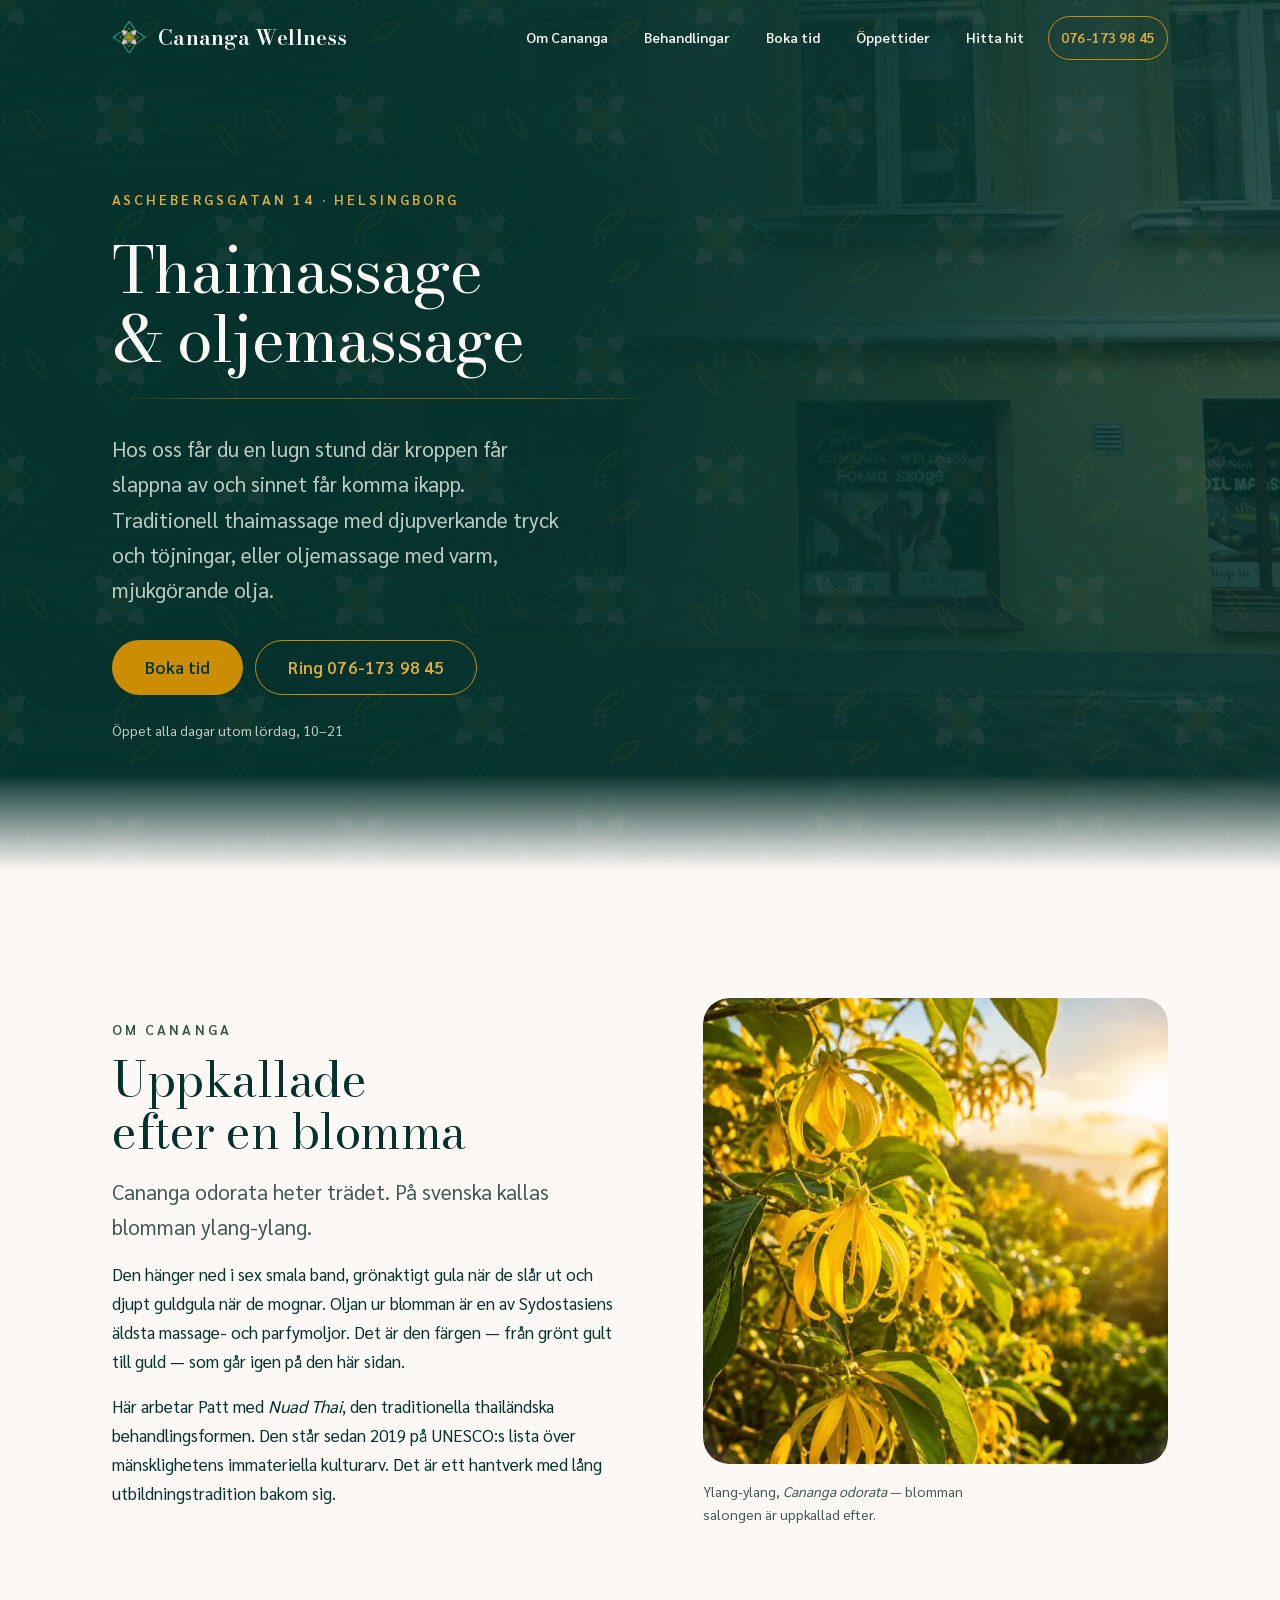
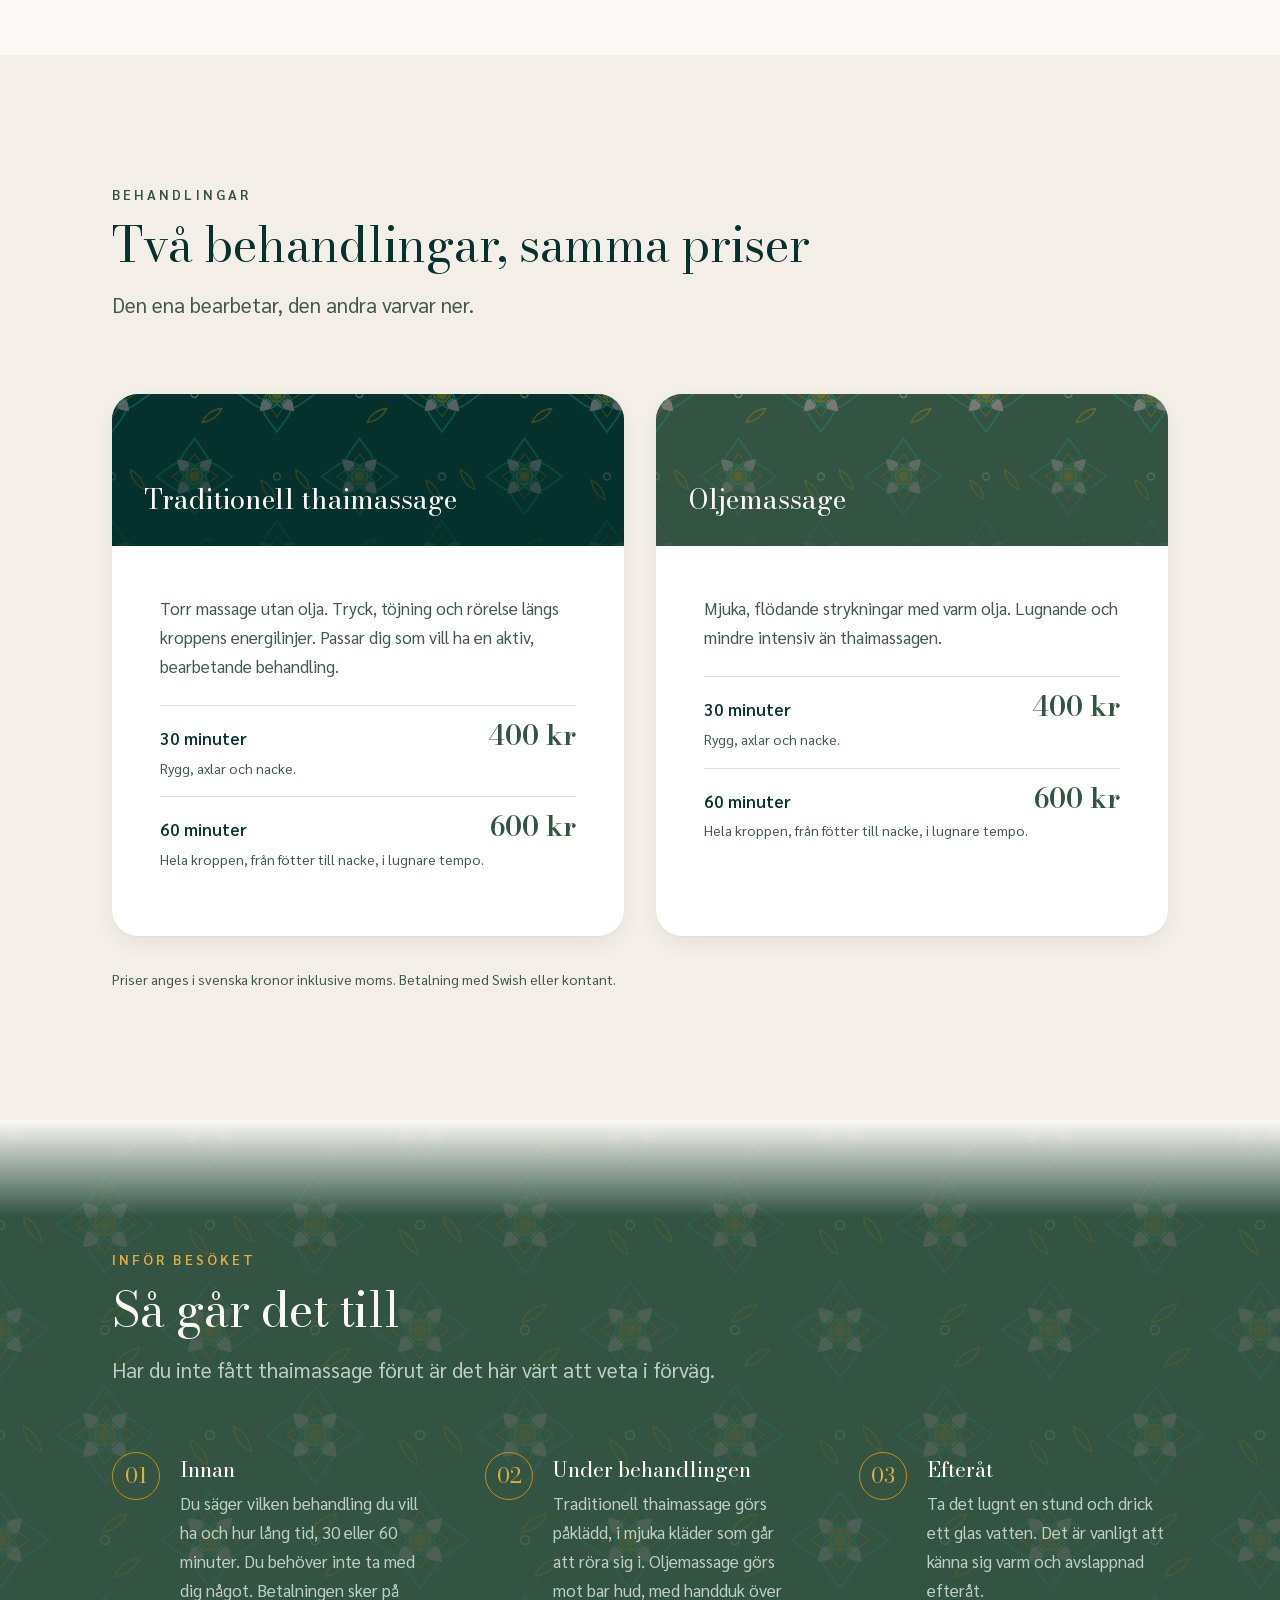
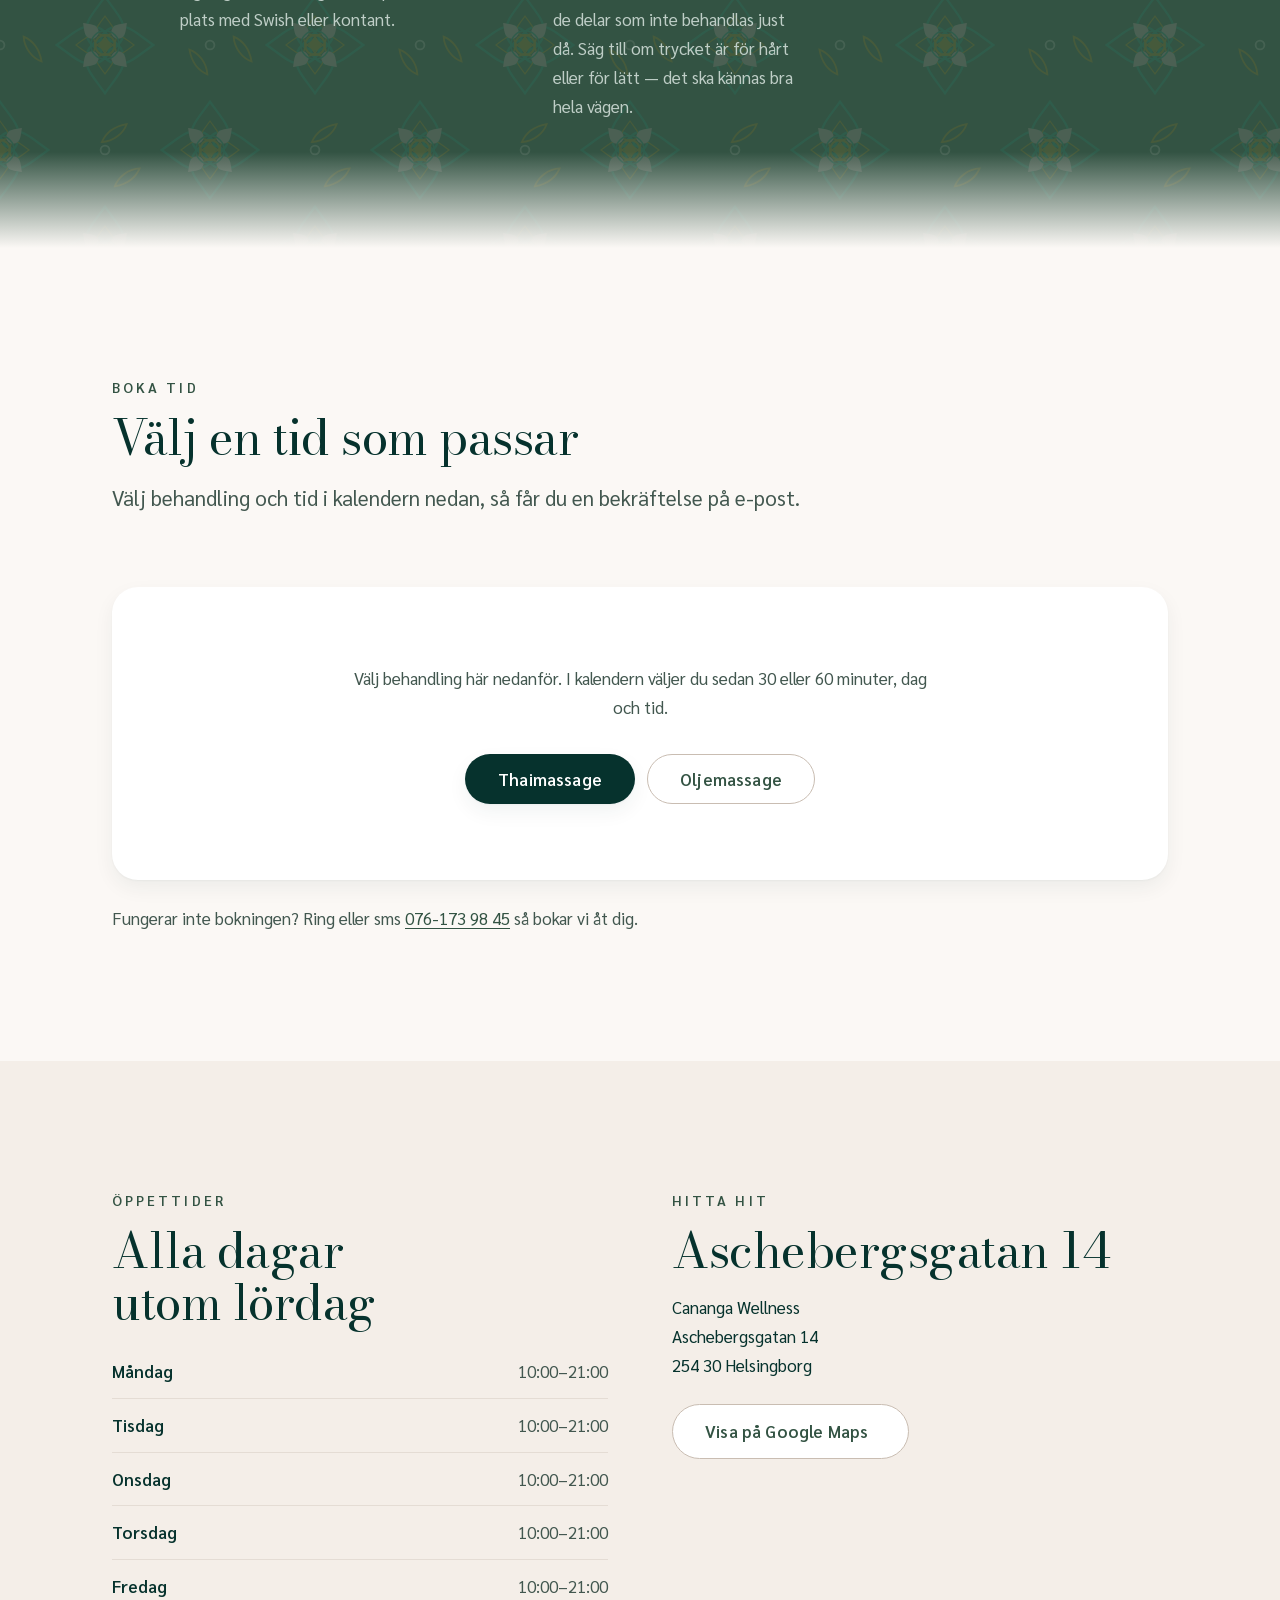
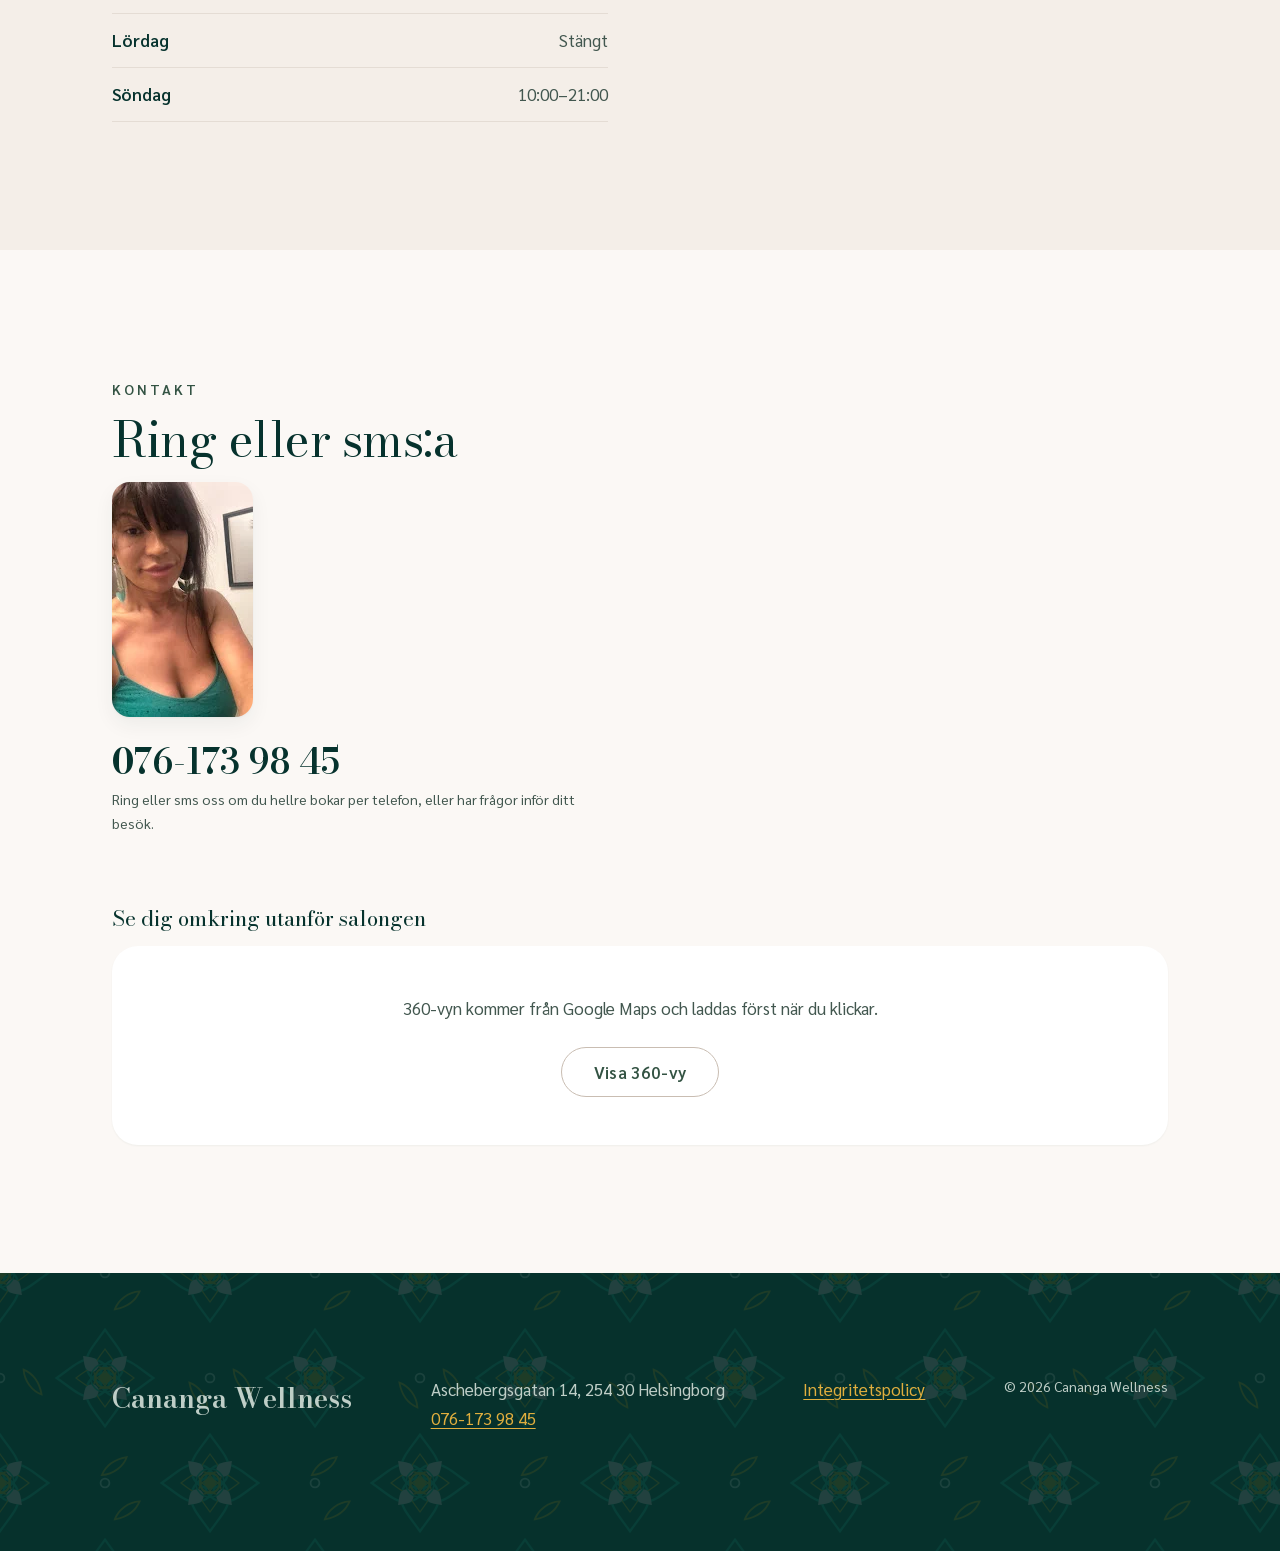
==== commit d0c5b20a: "Designa om sidan efter referensmaterialet Beställaren tyckte att sidan såg primitiv och maskingjord " ====
--- a/index.html
+++ b/index.html
@@ -8,7 +8,7 @@
 <meta name="description" content="Traditionell thaimassage och oljemassage på Aschebergsgatan 14 i Helsingborg. 30 min 400 kr, 60 min 600 kr. Öppet alla dagar utom lördag, 10–21.">
 <link rel="canonical" href="https://www-host.github.io/Cananga-Wellness/">
 
-<meta name="theme-color" content="#1C1409">
+<meta name="theme-color" content="#06322D">
 <link rel="icon" href="img/favicon.svg" type="image/svg+xml">
 
 <!-- Open Graph / delning i sociala medier och chattappar -->
@@ -18,22 +18,20 @@
 <meta property="og:title" content="Cananga Wellness – thaimassage och oljemassage i Helsingborg">
 <meta property="og:description" content="Traditionell thaimassage eller oljemassage. 30 min 400 kr, 60 min 600 kr. Aschebergsgatan 14, Helsingborg. Öppet alla dagar utom lördag, 10–21.">
 <meta property="og:url" content="https://www-host.github.io/Cananga-Wellness/">
-<meta property="og:image" content="https://www-host.github.io/Cananga-Wellness/img/og-image-v3.jpg">
+<meta property="og:image" content="https://www-host.github.io/Cananga-Wellness/img/og-image-v4.jpg">
 <meta property="og:image:width" content="1200">
 <meta property="og:image:height" content="630">
 <meta property="og:image:type" content="image/jpeg">
 <meta property="og:image:alt" content="Cananga Wellness – thaimassage och oljemassage i Helsingborg. 30 min 400 kr, 60 min 600 kr.">
 <meta name="twitter:card" content="summary_large_image">
 
-<!-- Typsnitten ligger i mappen fonts/ och hämtas aldrig från Google.
-     De två som laddas först är de som syns direkt på skärmen. -->
-<link rel="preload" href="fonts/kanit-600-latin.woff2" as="font" type="font/woff2" crossorigin>
+<!-- Typsnitten ligger i mappen fonts/ och hämtas aldrig från Google. -->
+<link rel="preload" href="fonts/bodoni-moda-600-latin.woff2" as="font" type="font/woff2" crossorigin>
 <link rel="preload" href="fonts/sarabun-400-latin.woff2" as="font" type="font/woff2" crossorigin>
 
 <link rel="stylesheet" href="css/style.css">
 
-<!-- Markerar att JavaScript fungerar, så mobilmenyn kan fällas ihop direkt.
-     Utan JavaScript visas alla menylänkar som en vanlig lista i stället. -->
+<!-- Markerar att JavaScript fungerar, så mobilmenyn kan fällas ihop direkt. -->
 <script>document.documentElement.className += ' js';</script>
 </head>
 
@@ -45,22 +43,11 @@
   <div class="wrap site-head__inner">
 
     <a class="brand" href="#top">
-      <!-- YLANG-YLANG-BLOMMAN — salongens märke. Samma blomma finns i
-           img/favicon.svg och som stor vattenstämpel i avsnittet
-           "Om Cananga". Byter du märke, byt på alla tre ställena. -->
-      <span class="brand__mark" aria-hidden="true">
-        <svg viewBox="0 0 64 64" width="30" height="30" focusable="false">
-          <g fill="currentColor">
-            <path d="M32 31.5C29.4 24 28.1 15 29.8 6.4c.4-2.3 1.4-4 2.8-4.9 1.2 2.4 1.8 5.4 1.9 9 .2 7.1-.8 14.1-2.5 21z"/>
-            <path d="M32 31.5C29.4 24 28.1 15 29.8 6.4c.4-2.3 1.4-4 2.8-4.9 1.2 2.4 1.8 5.4 1.9 9 .2 7.1-.8 14.1-2.5 21z" transform="rotate(60 32 32)"/>
-            <path d="M32 31.5C29.4 24 28.1 15 29.8 6.4c.4-2.3 1.4-4 2.8-4.9 1.2 2.4 1.8 5.4 1.9 9 .2 7.1-.8 14.1-2.5 21z" transform="rotate(120 32 32)"/>
-            <path d="M32 31.5C29.4 24 28.1 15 29.8 6.4c.4-2.3 1.4-4 2.8-4.9 1.2 2.4 1.8 5.4 1.9 9 .2 7.1-.8 14.1-2.5 21z" transform="rotate(180 32 32)"/>
-            <path d="M32 31.5C29.4 24 28.1 15 29.8 6.4c.4-2.3 1.4-4 2.8-4.9 1.2 2.4 1.8 5.4 1.9 9 .2 7.1-.8 14.1-2.5 21z" transform="rotate(240 32 32)"/>
-            <path d="M32 31.5C29.4 24 28.1 15 29.8 6.4c.4-2.3 1.4-4 2.8-4.9 1.2 2.4 1.8 5.4 1.9 9 .2 7.1-.8 14.1-2.5 21z" transform="rotate(300 32 32)"/>
-            <circle cx="32" cy="32" r="3" opacity="0.9"/>
-          </g>
-        </svg>
-      </span>
+      <!-- SALONGENS MÄRKE: dok prajam yam, den fyrbladiga blomman ur
+           thailändsk tempeldekor. Samma motiv går igen som mönster i de
+           mörka banden och i img/favicon.svg. Byter du märke — byt på
+           alla tre ställena. -->
+      <span class="brand__mark"><svg viewBox="0 0 100 100" width="100%" focusable="false" aria-hidden="true"><g fill="none" stroke="#1B9A81" stroke-width="3.2" vector-effect="non-scaling-stroke"><path d="M50 4C41 17 32 26 32 36C32 47 40 55 50 55C60 55 68 47 68 36C68 26 59 17 50 4Z" transform="rotate(0 50 50) translate(0 0) translate(50 50) scale(1.0) translate(-50 -50)"/><path d="M50 4C41 17 32 26 32 36C32 47 40 55 50 55C60 55 68 47 68 36C68 26 59 17 50 4Z" transform="rotate(90 50 50) translate(0 0) translate(50 50) scale(1.0) translate(-50 -50)"/><path d="M50 4C41 17 32 26 32 36C32 47 40 55 50 55C60 55 68 47 68 36C68 26 59 17 50 4Z" transform="rotate(180 50 50) translate(0 0) translate(50 50) scale(1.0) translate(-50 -50)"/><path d="M50 4C41 17 32 26 32 36C32 47 40 55 50 55C60 55 68 47 68 36C68 26 59 17 50 4Z" transform="rotate(270 50 50) translate(0 0) translate(50 50) scale(1.0) translate(-50 -50)"/></g><g fill="none" stroke="#CB8D04" stroke-width="2.8800000000000003" vector-effect="non-scaling-stroke"><path d="M50 4C41 17 32 26 32 36C32 47 40 55 50 55C60 55 68 47 68 36C68 26 59 17 50 4Z" transform="rotate(0 50 50) translate(0 0) translate(50 50) scale(0.6) translate(-50 -50)"/><path d="M50 4C41 17 32 26 32 36C32 47 40 55 50 55C60 55 68 47 68 36C68 26 59 17 50 4Z" transform="rotate(90 50 50) translate(0 0) translate(50 50) scale(0.6) translate(-50 -50)"/><path d="M50 4C41 17 32 26 32 36C32 47 40 55 50 55C60 55 68 47 68 36C68 26 59 17 50 4Z" transform="rotate(180 50 50) translate(0 0) translate(50 50) scale(0.6) translate(-50 -50)"/><path d="M50 4C41 17 32 26 32 36C32 47 40 55 50 55C60 55 68 47 68 36C68 26 59 17 50 4Z" transform="rotate(270 50 50) translate(0 0) translate(50 50) scale(0.6) translate(-50 -50)"/></g><g fill="#EDB9C3"><path d="M50 4C41 17 32 26 32 36C32 47 40 55 50 55C60 55 68 47 68 36C68 26 59 17 50 4Z" transform="rotate(45 50 50) translate(0 -13) translate(50 50) scale(0.36) translate(-50 -50)"/><path d="M50 4C41 17 32 26 32 36C32 47 40 55 50 55C60 55 68 47 68 36C68 26 59 17 50 4Z" transform="rotate(135 50 50) translate(0 -13) translate(50 50) scale(0.36) translate(-50 -50)"/><path d="M50 4C41 17 32 26 32 36C32 47 40 55 50 55C60 55 68 47 68 36C68 26 59 17 50 4Z" transform="rotate(225 50 50) translate(0 -13) translate(50 50) scale(0.36) translate(-50 -50)"/><path d="M50 4C41 17 32 26 32 36C32 47 40 55 50 55C60 55 68 47 68 36C68 26 59 17 50 4Z" transform="rotate(315 50 50) translate(0 -13) translate(50 50) scale(0.36) translate(-50 -50)"/></g><circle cx="50" cy="50" r="13.5" fill="none" stroke="#1B9A81" stroke-width="2.08"/><circle cx="50" cy="50" r="9.5" fill="none" stroke="#CB8D04" stroke-width="2.72"/><circle cx="50" cy="50" r="5.4" fill="#CB8D04"/></svg></span>
       <span class="brand__name">Cananga&nbsp;Wellness</span>
     </a>
 
@@ -89,10 +76,9 @@
   <section class="hero" id="top">
 
     <!-- HEROBILD — fasaden på Aschebergsgatan. Byt bild genom att lägga
-         nya filer i mappen img/ och ändra filnamnen nedan. Bilden ligger
-         bakom en mörk gradient, så en ljus och lugn bild fungerar bäst.
-         Behåll width och height — de hindrar sidan från att hoppa till
-         medan bilden laddas. -->
+         nya filer i mappen img/ och ändra filnamnen nedan. Bilden tonas
+         ut åt vänster så att texten alltid ligger mot mörk botten.
+         Behåll width och height — de hindrar sidan från att hoppa. -->
     <div class="hero__media">
       <picture>
         <source media="(max-width: 48em)" srcset="img/hero-800.webp" type="image/webp">
@@ -102,39 +88,37 @@
              alt="Cananga Wellness gula huslänga med skyltfönster vid en kullerstensgata i Helsingborg.">
       </picture>
     </div>
-
-    <div class="kanok kanok--top" aria-hidden="true"></div>
+    <div class="hero__monster" aria-hidden="true"></div>
 
     <div class="wrap hero__inner">
-      <h1 class="hero__title">Thaimassage &amp; oljemassage i Helsingborg</h1>
-      <p class="lead hero__lead">
+      <p class="hero__eyebrow">Aschebergsgatan 14 &middot; Helsingborg</p>
+      <h1 class="hero__title">Thaimassage &amp; oljemassage</h1>
+      <hr class="hairline">
+      <p class="hero__lead">
         Hos oss får du en lugn stund där kroppen får slappna av och sinnet
-        får komma ikapp. Vi erbjuder traditionell thaimassage med
-        djupverkande tryck och töjningar, samt oljemassage med varm,
-        mjukgörande olja.
+        får komma ikapp. Traditionell thaimassage med djupverkande tryck
+        och töjningar, eller oljemassage med varm, mjukgörande olja.
       </p>
       <p class="hero__actions">
         <a class="btn btn--primary" href="#boka">Boka tid</a>
         <a class="btn btn--gold" href="tel:+46761739845">Ring 076-173&nbsp;98&nbsp;45</a>
       </p>
-      <p class="hero__meta">Aschebergsgatan 14 &middot; Öppet alla dagar utom lördag, 10–21</p>
+      <p class="hero__meta">Öppet alla dagar utom lördag, 10–21</p>
     </div>
-
-    <div class="kanok kanok--bottom kanok--draw" aria-hidden="true"></div>
   </section>
 
   <!-- ===================== OM CANANGA ===================== -->
-  <section class="section about" id="om">
+  <section class="section" id="om">
     <div class="wrap">
-
-
       <div class="about__grid">
+
         <div class="about__text">
-          <h2 class="section__title">Om Cananga</h2>
-
-          <p class="about__lead">
-            Cananga odorata heter trädet vi är uppkallade efter. På svenska
-            kallas blomman ylang-ylang.
+          <p class="etikett">Om Cananga</p>
+          <h2 class="section__title">Uppkallade efter en blomma</h2>
+
+          <p class="lead">
+            Cananga odorata heter trädet. På svenska kallas blomman
+            ylang-ylang.
           </p>
           <p>
             Den hänger ned i sex smala band, grönaktigt gula när de slår ut
@@ -155,9 +139,7 @@
                Här hör två, tre meningar hemma om Patt: hur länge hon har
                arbetat med massage, var hon är utbildad och vad hon tycker
                om att arbeta med. Det är den enskilt mest förtroendeskapande
-               texten på hela sidan.
-
-               Skriv ingenting du inte kan styrka.
+               texten på hela sidan. Skriv ingenting du inte kan styrka.
 
           <p>
             Patt har arbetat med massage sedan ÅRTAL och är utbildad vid
@@ -170,32 +152,23 @@
                KOMMENTARSTECKNEN
 
                Om salongen är certifierad eller medlem i ett branschnätverk
-               hör det hemma här. Nuad Thai Nordic, som drivs via ThaiWISE i
-               Malmö tillsammans med thailändska ambassaden, är det vanligaste
-               för thaimassagesalonger i Sverige.
-
-               PÅSTÅ INGET MEDLEMSKAP NI INTE HAR. Rutan ligger dold tills
-               ni fyller i den, just därför.
+               hör det hemma här. PÅSTÅ INGET MEDLEMSKAP NI INTE HAR.
+               Rutan ligger dold tills ni fyller i den, just därför.
 
           <div class="credential">
             <h3>Certifiering</h3>
             <p>Skriv här vilken certifiering eller vilket medlemskap salongen har.</p>
           </div>
                ========================================================== -->
-
         </div>
 
         <figure class="about__photo">
           <!-- YLANG-YLANG-BILDEN.
-
                LICENS: köpt av salongens ägare. Byt inte ut den mot en
                slumpmässig bild från en bildsökning — de flesta träffar där
-               är upphovsrättsskyddade och får inte användas på en sida som
-               säljer något.
-
-               Byter du bild: lägg nya filer i img/, ändra filnamnen nedan
-               och skriv om alt-texten. Behåll width och height, annars
-               hoppar sidan medan bilden laddas. -->
+               är upphovsrättsskyddade och får inte användas kommersiellt.
+               Bilden tonas ut i kanterna av stilmallen, så en bild med
+               lugn bakgrund fungerar bäst. -->
           <picture>
             <source srcset="img/ylang.webp" type="image/webp">
             <img src="img/ylang.jpg" width="554" height="554"
@@ -204,6 +177,7 @@
           </picture>
           <figcaption>Ylang-ylang, <i>Cananga odorata</i> — blomman salongen är uppkallad efter.</figcaption>
         </figure>
+
       </div>
     </div>
   </section>
@@ -211,11 +185,9 @@
   <!-- ===================== BEHANDLINGAR ===================== -->
   <section class="section section--alt" id="behandlingar">
     <div class="wrap">
-      <h2 class="section__title">Behandlingar</h2>
-      <p class="section__intro">
-        Två behandlingar med samma priser och längder. Den ena bearbetar,
-        den andra varvar ner.
-      </p>
+      <p class="etikett">Behandlingar</p>
+      <h2 class="section__title">Två behandlingar, samma priser</h2>
+      <p class="section__intro">Den ena bearbetar, den andra varvar ner.</p>
 
       <ul class="treatments">
 
@@ -230,29 +202,14 @@
              Ett riktigt foto av rummet är mer värt än vilken dekor som helst. -->
         <li class="treatment treatment--lead">
           <div class="treatment__panel">
-            <span class="treatment__mark" aria-hidden="true">
-              <svg viewBox="0 0 64 64" width="100%" focusable="false">
-                <g fill="currentColor">
-                  <path d="M32 31.5C29.4 24 28.1 15 29.8 6.4c.4-2.3 1.4-4 2.8-4.9 1.2 2.4 1.8 5.4 1.9 9 .2 7.1-.8 14.1-2.5 21z"/>
-                  <path d="M32 31.5C29.4 24 28.1 15 29.8 6.4c.4-2.3 1.4-4 2.8-4.9 1.2 2.4 1.8 5.4 1.9 9 .2 7.1-.8 14.1-2.5 21z" transform="rotate(60 32 32)"/>
-                  <path d="M32 31.5C29.4 24 28.1 15 29.8 6.4c.4-2.3 1.4-4 2.8-4.9 1.2 2.4 1.8 5.4 1.9 9 .2 7.1-.8 14.1-2.5 21z" transform="rotate(120 32 32)"/>
-                  <path d="M32 31.5C29.4 24 28.1 15 29.8 6.4c.4-2.3 1.4-4 2.8-4.9 1.2 2.4 1.8 5.4 1.9 9 .2 7.1-.8 14.1-2.5 21z" transform="rotate(180 32 32)"/>
-                  <path d="M32 31.5C29.4 24 28.1 15 29.8 6.4c.4-2.3 1.4-4 2.8-4.9 1.2 2.4 1.8 5.4 1.9 9 .2 7.1-.8 14.1-2.5 21z" transform="rotate(240 32 32)"/>
-                  <path d="M32 31.5C29.4 24 28.1 15 29.8 6.4c.4-2.3 1.4-4 2.8-4.9 1.2 2.4 1.8 5.4 1.9 9 .2 7.1-.8 14.1-2.5 21z" transform="rotate(300 32 32)"/>
-                </g>
-              </svg>
-            </span>
             <h3 class="treatment__name">Traditionell thaimassage</h3>
-            <div class="kanok" aria-hidden="true"></div>
           </div>
-
           <div class="treatment__body">
             <p class="treatment__desc">
               Torr massage utan olja. Tryck, töjning och rörelse längs kroppens
               energilinjer. Passar dig som vill ha en aktiv, bearbetande
               behandling.
             </p>
-
             <ul class="options">
               <li class="option">
                 <p class="option__head">
@@ -266,9 +223,7 @@
                   <span class="option__time">60 minuter</span>
                   <span class="option__price">600&nbsp;kr</span>
                 </p>
-                <p class="option__desc">
-                  Hela kroppen, från fötter till nacke, i lugnare tempo.
-                </p>
+                <p class="option__desc">Hela kroppen, från fötter till nacke, i lugnare tempo.</p>
               </li>
             </ul>
           </div>
@@ -276,28 +231,13 @@
 
         <li class="treatment treatment--second">
           <div class="treatment__panel">
-            <span class="treatment__mark" aria-hidden="true">
-              <svg viewBox="0 0 64 64" width="100%" focusable="false">
-                <g fill="currentColor">
-                  <path d="M32 31.5C29.4 24 28.1 15 29.8 6.4c.4-2.3 1.4-4 2.8-4.9 1.2 2.4 1.8 5.4 1.9 9 .2 7.1-.8 14.1-2.5 21z"/>
-                  <path d="M32 31.5C29.4 24 28.1 15 29.8 6.4c.4-2.3 1.4-4 2.8-4.9 1.2 2.4 1.8 5.4 1.9 9 .2 7.1-.8 14.1-2.5 21z" transform="rotate(60 32 32)"/>
-                  <path d="M32 31.5C29.4 24 28.1 15 29.8 6.4c.4-2.3 1.4-4 2.8-4.9 1.2 2.4 1.8 5.4 1.9 9 .2 7.1-.8 14.1-2.5 21z" transform="rotate(120 32 32)"/>
-                  <path d="M32 31.5C29.4 24 28.1 15 29.8 6.4c.4-2.3 1.4-4 2.8-4.9 1.2 2.4 1.8 5.4 1.9 9 .2 7.1-.8 14.1-2.5 21z" transform="rotate(180 32 32)"/>
-                  <path d="M32 31.5C29.4 24 28.1 15 29.8 6.4c.4-2.3 1.4-4 2.8-4.9 1.2 2.4 1.8 5.4 1.9 9 .2 7.1-.8 14.1-2.5 21z" transform="rotate(240 32 32)"/>
-                  <path d="M32 31.5C29.4 24 28.1 15 29.8 6.4c.4-2.3 1.4-4 2.8-4.9 1.2 2.4 1.8 5.4 1.9 9 .2 7.1-.8 14.1-2.5 21z" transform="rotate(300 32 32)"/>
-                </g>
-              </svg>
-            </span>
             <h3 class="treatment__name">Oljemassage</h3>
-            <div class="kanok" aria-hidden="true"></div>
           </div>
-
           <div class="treatment__body">
             <p class="treatment__desc">
               Mjuka, flödande strykningar med varm olja. Lugnande och mindre
               intensiv än thaimassagen.
             </p>
-
             <ul class="options">
               <li class="option">
                 <p class="option__head">
@@ -311,9 +251,7 @@
                   <span class="option__time">60 minuter</span>
                   <span class="option__price">600&nbsp;kr</span>
                 </p>
-                <p class="option__desc">
-                  Hela kroppen, från fötter till nacke, i lugnare tempo.
-                </p>
+                <p class="option__desc">Hela kroppen, från fötter till nacke, i lugnare tempo.</p>
               </li>
             </ul>
           </div>
@@ -322,9 +260,8 @@
 
       </ul>
 
-      <p class="fineprint">
-        Priser anges i svenska kronor inklusive moms.
-        Betalning med Swish eller kontant.
+      <p class="fineprint" style="margin-top:2rem">
+        Priser anges i svenska kronor inklusive moms. Betalning med Swish eller kontant.
       </p>
     </div>
   </section>
@@ -341,9 +278,9 @@
        dusch? Hur långt innan vill ni att kunden kommer? Vad gäller vid
        sen avbokning? Det sista är det vanligaste kunden undrar över.
        ============================================================== -->
-  <section class="section band--lacquer" id="sa-gar-det-till">
-    <div class="kanok kanok--top" aria-hidden="true"></div>
+  <section class="section band band--forest band--tona-bada" id="sa-gar-det-till">
     <div class="wrap">
+      <p class="etikett">Inför besöket</p>
       <h2 class="section__title">Så går det till</h2>
       <p class="section__intro">
         Har du inte fått thaimassage förut är det här värt att veta i förväg.
@@ -376,16 +313,15 @@
         </li>
       </ol>
     </div>
-    <div class="kanok kanok--bottom kanok--flip" aria-hidden="true"></div>
   </section>
 
   <!-- ===================== BOKA ===================== -->
   <section class="section" id="boka">
     <div class="wrap">
-      <h2 class="section__title">Boka tid</h2>
+      <p class="etikett">Boka tid</p>
+      <h2 class="section__title">Välj en tid som passar</h2>
       <p class="section__intro">
-        Välj en tid som passar dig i kalendern nedan, så får du en bekräftelse
-        på e-post.
+        Välj behandling och tid i kalendern nedan, så får du en bekräftelse på e-post.
       </p>
 
       <!-- ==========================================================
@@ -657,7 +593,8 @@
       <div class="contact">
 
         <div class="contact__block">
-          <h2 class="section__title">Öppettider</h2>
+          <p class="etikett">Öppettider</p>
+          <h2 class="section__title">Alla dagar utom lördag</h2>
       <!-- ÖPPETTIDER — ändra tiderna här. Skriv "Stängt" på en dag ni håller stängt. -->
       <dl class="hours">
         <div class="hours__row"><dt>Måndag</dt><dd>10:00–21:00</dd></div>
@@ -669,11 +606,11 @@
         <div class="hours__row"><dt>Söndag</dt><dd>10:00–21:00</dd></div>
       </dl>
       <!-- SLUT ÖPPETTIDER — ändra samma tider i JSON-LD längst ner i filen -->
-          <p class="fineprint">Öppet alla dagar utom lördag.</p>
         </div>
 
         <div class="contact__block" id="hitta-hit">
-          <h2 class="section__title">Hitta hit</h2>
+          <p class="etikett">Hitta hit</p>
+          <h2 class="section__title">Aschebergsgatan 14</h2>
           <address class="contact__address">
             Cananga Wellness<br>
             Aschebergsgatan 14<br>
@@ -697,11 +634,11 @@
       <div class="contact">
 
         <div class="contact__block">
-          <h2 class="section__title">Kontakt</h2>
+          <p class="etikett">Kontakt</p>
+          <h2 class="section__title">Ring eller sms:a</h2>
 
           <!-- PORTRÄTT — byt bild genom att lägga en ny fil i mappen img/
-               och ändra filnamnen nedan. Ändra också alt-texten, den läses
-               upp för den som inte kan se bilden.
+               och ändra filnamnen nedan. Ändra också alt-texten.
 
                Nuvarande bild är bara 141 pixlar bred, vilket är för litet
                för att kunna visas större än så här. Har du en bild i högre
@@ -727,8 +664,8 @@
           <!-- ==========================================================
                PLATS FÖR EN BILD PÅ BEHANDLINGSRUMMET
 
-               Fasadbilden används numera som stor bild högst upp på sidan,
-               så den här platsen är ledig. En bild av rummet inifrån är det
+               Fasadbilden används som stor bild högst upp på sidan, så
+               den här platsen är ledig. En bild av rummet inifrån är det
                som besökare vill se mest av allt innan de bokar.
 
                Lägg filen i img/ och ta bort kommentarstecknen. Behåll width
@@ -800,8 +737,7 @@
 
 </main>
 
-<footer class="site-foot">
-  <div class="kanok" aria-hidden="true"></div>
+<footer class="site-foot band">
   <div class="wrap site-foot__inner">
     <p class="site-foot__brand">Cananga Wellness</p>
     <p>
@@ -840,7 +776,7 @@
   "name": "Cananga Wellness",
   "description": "Traditionell thaimassage och oljemassage i Helsingborg. 30 eller 60 minuter.",
   "url": "https://www-host.github.io/Cananga-Wellness/",
-  "image": "https://www-host.github.io/Cananga-Wellness/img/og-image-v3.jpg",
+  "image": "https://www-host.github.io/Cananga-Wellness/img/og-image-v4.jpg",
   "telephone": "+46761739845",
   "priceRange": "400–600 kr",
   "currenciesAccepted": "SEK",
--- a/css/style.css
+++ b/css/style.css
@@ -1,155 +1,132 @@
 /* =====================================================================
    Cananga Wellness — stilmall
-   ---------------------------------------------------------------------
-   Hela webbplatsens utseende styrs av värdena i :root här nedanför.
-   Vill du byta färg, textstorlek eller luftighet — ändra där, inte
-   längre ner i filen.
-
-   FÄRGERNA KOMMER FRÅN YLANG-YLANG-BLOMMAN som salongen är uppkallad
-   efter, och från thailändskt lackarbete: guld på mörk lack, tempelgrönt,
-   ringblomsorange. Sidan är mest ljus; det djärva sparas till två, tre
-   mörka band där guldet får göra sitt jobb.
+
+   FORMSPRÅKET KOMMER FRÅN THAILÄNDSK TEMPELDEKOR: den fyrbladiga
+   blomman dok prajam yam, tecknad i turkos, guld och ljusrosa mot
+   djupgrönt. Färgerna är mätta ur beställarens egna referensbilder,
+   inte gissade — se kontrolltabellen i :root.
+
+   Sidan andas mellan ljusa och mörka partier. Där de möts ligger alltid
+   en mjuk övertoning, aldrig en hård kant.
    ===================================================================== */
 
-/* ---------------------------------------------------------------------
-   Typsnitt — självhostade, hämtas aldrig från Google
-   ---------------------------------------------------------------------
-   Kanit och Sarabun är båda ritade i Bangkok. unicode-range gör att en
-   svensk besökare bara laddar latin-filerna; latin-ext ligger kvar som
-   reserv för ovanliga tecken. å ä ö finns i latin-subsetet.
-   --------------------------------------------------------------------- */
-
 @font-face {
-  font-family: 'Kanit'; font-style: normal; font-weight: 500;
-  font-display: swap; src: url('../fonts/kanit-500-latin.woff2') format('woff2');
-  unicode-range: U+0000-00FF, U+0131, U+0152-0153, U+02BB-02BC, U+02C6, U+02DA,
-                 U+02DC, U+0304, U+0308, U+0329, U+2000-206F, U+20AC, U+2122,
-                 U+2191, U+2193, U+2212, U+2215, U+FEFF, U+FFFD;
+  font-family: 'Bodoni Moda'; font-style: normal; font-weight: 400; font-display: swap;
+  src: url('../fonts/bodoni-moda-400-latin.woff2') format('woff2');
+  unicode-range: U+0000-00FF,U+0131,U+0152-0153,U+02BB-02BC,U+02C6,U+02DA,U+02DC,U+0304,U+0308,U+0329,U+2000-206F,U+20AC,U+2122,U+2191,U+2193,U+2212,U+2215,U+FEFF,U+FFFD;
 }
 @font-face {
-  font-family: 'Kanit'; font-style: normal; font-weight: 500;
-  font-display: swap; src: url('../fonts/kanit-500-latin-ext.woff2') format('woff2');
-  unicode-range: U+0100-02BA, U+02BD-02C5, U+02C7-02CC, U+02CE-02D7, U+02DD-02FF,
-                 U+0304, U+0308, U+0329, U+1D00-1DBF, U+1E00-1E9F, U+1EF2-1EFF,
-                 U+2020, U+20A0-20AB, U+20AD-20C0, U+2113, U+2C60-2C7F, U+A720-A7FF;
+  font-family: 'Bodoni Moda'; font-style: normal; font-weight: 400; font-display: swap;
+  src: url('../fonts/bodoni-moda-400-latin-ext.woff2') format('woff2');
+  unicode-range: U+0100-02BA,U+02BD-02C5,U+02C7-02CC,U+02CE-02D7,U+02DD-02FF,U+0304,U+0308,U+0329,U+1D00-1DBF,U+1E00-1E9F,U+1EF2-1EFF,U+2020,U+20A0-20AB,U+20AD-20C0,U+2113,U+2C60-2C7F,U+A720-A7FF;
 }
 @font-face {
-  font-family: 'Kanit'; font-style: normal; font-weight: 600;
-  font-display: swap; src: url('../fonts/kanit-600-latin.woff2') format('woff2');
-  unicode-range: U+0000-00FF, U+0131, U+0152-0153, U+02BB-02BC, U+02C6, U+02DA,
-                 U+02DC, U+0304, U+0308, U+0329, U+2000-206F, U+20AC, U+2122,
-                 U+2191, U+2193, U+2212, U+2215, U+FEFF, U+FFFD;
+  font-family: 'Bodoni Moda'; font-style: normal; font-weight: 600; font-display: swap;
+  src: url('../fonts/bodoni-moda-600-latin.woff2') format('woff2');
+  unicode-range: U+0000-00FF,U+0131,U+0152-0153,U+02BB-02BC,U+02C6,U+02DA,U+02DC,U+0304,U+0308,U+0329,U+2000-206F,U+20AC,U+2122,U+2191,U+2193,U+2212,U+2215,U+FEFF,U+FFFD;
 }
 @font-face {
-  font-family: 'Kanit'; font-style: normal; font-weight: 600;
-  font-display: swap; src: url('../fonts/kanit-600-latin-ext.woff2') format('woff2');
-  unicode-range: U+0100-02BA, U+02BD-02C5, U+02C7-02CC, U+02CE-02D7, U+02DD-02FF,
-                 U+0304, U+0308, U+0329, U+1D00-1DBF, U+1E00-1E9F, U+1EF2-1EFF,
-                 U+2020, U+20A0-20AB, U+20AD-20C0, U+2113, U+2C60-2C7F, U+A720-A7FF;
+  font-family: 'Bodoni Moda'; font-style: normal; font-weight: 600; font-display: swap;
+  src: url('../fonts/bodoni-moda-600-latin-ext.woff2') format('woff2');
+  unicode-range: U+0100-02BA,U+02BD-02C5,U+02C7-02CC,U+02CE-02D7,U+02DD-02FF,U+0304,U+0308,U+0329,U+1D00-1DBF,U+1E00-1E9F,U+1EF2-1EFF,U+2020,U+20A0-20AB,U+20AD-20C0,U+2113,U+2C60-2C7F,U+A720-A7FF;
 }
 @font-face {
-  font-family: 'Sarabun'; font-style: normal; font-weight: 400;
-  font-display: swap; src: url('../fonts/sarabun-400-latin.woff2') format('woff2');
-  unicode-range: U+0000-00FF, U+0131, U+0152-0153, U+02BB-02BC, U+02C6, U+02DA,
-                 U+02DC, U+0304, U+0308, U+0329, U+2000-206F, U+20AC, U+2122,
-                 U+2191, U+2193, U+2212, U+2215, U+FEFF, U+FFFD;
+  font-family: 'Sarabun'; font-style: normal; font-weight: 400; font-display: swap;
+  src: url('../fonts/sarabun-400-latin.woff2') format('woff2');
+  unicode-range: U+0000-00FF,U+0131,U+0152-0153,U+02BB-02BC,U+02C6,U+02DA,U+02DC,U+0304,U+0308,U+0329,U+2000-206F,U+20AC,U+2122,U+2191,U+2193,U+2212,U+2215,U+FEFF,U+FFFD;
 }
 @font-face {
-  font-family: 'Sarabun'; font-style: normal; font-weight: 400;
-  font-display: swap; src: url('../fonts/sarabun-400-latin-ext.woff2') format('woff2');
-  unicode-range: U+0100-02BA, U+02BD-02C5, U+02C7-02CC, U+02CE-02D7, U+02DD-02FF,
-                 U+0304, U+0308, U+0329, U+1D00-1DBF, U+1E00-1E9F, U+1EF2-1EFF,
-                 U+2020, U+20A0-20AB, U+20AD-20C0, U+2113, U+2C60-2C7F, U+A720-A7FF;
+  font-family: 'Sarabun'; font-style: normal; font-weight: 400; font-display: swap;
+  src: url('../fonts/sarabun-400-latin-ext.woff2') format('woff2');
+  unicode-range: U+0100-02BA,U+02BD-02C5,U+02C7-02CC,U+02CE-02D7,U+02DD-02FF,U+0304,U+0308,U+0329,U+1D00-1DBF,U+1E00-1E9F,U+1EF2-1EFF,U+2020,U+20A0-20AB,U+20AD-20C0,U+2113,U+2C60-2C7F,U+A720-A7FF;
 }
 @font-face {
-  font-family: 'Sarabun'; font-style: normal; font-weight: 600;
-  font-display: swap; src: url('../fonts/sarabun-600-latin.woff2') format('woff2');
-  unicode-range: U+0000-00FF, U+0131, U+0152-0153, U+02BB-02BC, U+02C6, U+02DA,
-                 U+02DC, U+0304, U+0308, U+0329, U+2000-206F, U+20AC, U+2122,
-                 U+2191, U+2193, U+2212, U+2215, U+FEFF, U+FFFD;
+  font-family: 'Sarabun'; font-style: normal; font-weight: 600; font-display: swap;
+  src: url('../fonts/sarabun-600-latin.woff2') format('woff2');
+  unicode-range: U+0000-00FF,U+0131,U+0152-0153,U+02BB-02BC,U+02C6,U+02DA,U+02DC,U+0304,U+0308,U+0329,U+2000-206F,U+20AC,U+2122,U+2191,U+2193,U+2212,U+2215,U+FEFF,U+FFFD;
 }
 @font-face {
-  font-family: 'Sarabun'; font-style: normal; font-weight: 600;
-  font-display: swap; src: url('../fonts/sarabun-600-latin-ext.woff2') format('woff2');
-  unicode-range: U+0100-02BA, U+02BD-02C5, U+02C7-02CC, U+02CE-02D7, U+02DD-02FF,
-                 U+0304, U+0308, U+0329, U+1D00-1DBF, U+1E00-1E9F, U+1EF2-1EFF,
-                 U+2020, U+20A0-20AB, U+20AD-20C0, U+2113, U+2C60-2C7F, U+A720-A7FF;
+  font-family: 'Sarabun'; font-style: normal; font-weight: 600; font-display: swap;
+  src: url('../fonts/sarabun-600-latin-ext.woff2') format('woff2');
+  unicode-range: U+0100-02BA,U+02BD-02C5,U+02C7-02CC,U+02CE-02D7,U+02DD-02FF,U+0304,U+0308,U+0329,U+1D00-1DBF,U+1E00-1E9F,U+1EF2-1EFF,U+2020,U+20A0-20AB,U+20AD-20C0,U+2113,U+2C60-2C7F,U+A720-A7FF;
 }
 
 :root {
 
-  /* --- FÄRGER --------------------------------------------------------
-     Kontrastkontroll (WCAG AA: 4,5:1 brödtext, 3:1 stor text och grafik):
-       --ink          på --jasmine ......... 15,9:1  ✓
-       --ink-muted    på --jasmine .......... 6,1:1  ✓
-       --jade         på --jasmine .......... 8,5:1  ✓  rubriker, länkar
-       vit            på --jade ............. 9,1:1  ✓  primärknapp
-       --jasmine      på --lacquer ......... 17,0:1  ✓  text på mörkt
-       --on-lacq-mut  på --lacquer ......... 10,4:1  ✓
-       --goldleaf     på --lacquer .......... 7,0:1  ✓  ordmärke, linjer
-       --ylang        på --lacquer .......... 9,4:1  ✓
-       --marigold     på --lacquer .......... 5,9:1  ✓
-
-     MÄTT OCH UNDERKÄNT — använd aldrig så här:
-       --goldleaf     på --jasmine .......... 2,4:1  ✗
-       --marigold     på --jasmine .......... 2,9:1  ✗
-     Guld och marigold hör alltså hemma ENBART på mörk lack. På ljus
-     botten bär --jade all betoning, och --marigold-dark (4,7:1) används
-     där det måste vara orange.
+  /* --- FÄRGER, mätta ur referensbilderna ------------------------------
+     Kontrollkontroll (WCAG AA: 4,5:1 brödtext, 3:1 stor text och grafik):
+       --ink       på --paper ........... 13,2:1  ✓  brödtext
+       --ink-soft  på --paper ............ 7,3:1  ✓  dämpad text
+       vit         på --deep ............ 14,0:1  ✓  knapp
+       --paper     på --deep ............ 13,2:1  ✓  text på mörkt
+       --paper     på --forest ........... 8,1:1  ✓
+       --gold      på --deep ............. 4,9:1  ✓  text på mörkt
+       --blush     på --deep ............. 8,2:1  ✓
+       --blush     på --forest ........... 5,0:1  ✓
+       --teal      på --deep ............. 4,0:1  ✓  ENDAST stor text
+
+     MÄTT OCH UNDERKÄNT — aldrig som text på ljus botten:
+       --gold      på --paper ............ 2,7:1  ✗
+       --teal      på --paper ............ 3,3:1  ✗
+       --blush     på --paper ............ 1,6:1  ✗
+     Guld, turkos och rosa är alltså ornamentfärger. På ljus botten bär
+     --ink och --forest all text.
      ------------------------------------------------------------------ */
-  --lacquer:        #1C1409;   /* mörk brunsvart lack — hero, band, sidfot */
-  --lacquer-2:      #2A1F10;   /* en aning ljusare, för kort på lack */
-  --jade:           #12514A;   /* tempelgrönt — knappar, länkar, rubriker */
-  --jade-deep:      #0D3B36;   /* knapp när muspekaren är över */
-  --jade-tint:      #E8F0EE;   /* mycket ljus grön bakgrundston */
-  --goldleaf:       #C79A2E;   /* guld — hårlinjer, ornament, ordmärke */
-  --ylang:          #E3B505;   /* ylang-ylang-gult — enda höga accenten */
-  --marigold:       #E4741B;   /* ringblomsorange — endast på lack */
-  --marigold-dark:  #B4530D;   /* orange som klarar kontrast på ljus botten */
-  --jasmine:        #FBF7EE;   /* varm off-white — sidans bakgrund */
-  --jasmine-2:      #F4EDE0;   /* varannan sektion */
-  --paper:          #FFFFFF;   /* kort som ligger ovanpå */
-  --ink:            #241B10;   /* brödtext på ljus botten */
-  --ink-muted:      #6B5B45;   /* dämpad brödtext */
-  --on-lacquer:     #FBF7EE;   /* brödtext på lack */
-  --on-lacq-muted:  #CFC2AC;   /* dämpad text på lack */
-  --line:           #E2DACA;   /* tunna avdelare */
-  --line-strong:    #8A7E63;   /* kant som måste synas */
-
-  /* --- TYPSNITT ------------------------------------------------------ */
-  --font-display: 'Kanit', 'Segoe UI', system-ui, -apple-system, sans-serif;
+  --deep:       #06322D;   /* djup teal — hero, sidfot, brödtext */
+  --deep-2:     #0B3F38;   /* en aning ljusare, för kort på mörkt */
+  --forest:     #335343;   /* skogsgrön — mittband, mönsterbotten */
+  --forest-2:   #3D6050;
+  --teal:       #1B9A81;   /* ornament: konturer i blomman */
+  --gold:       #CB8D04;   /* ornament: hårlinjer, ringar, siffror */
+  --gold-soft:  #E0AE3E;   /* guld på mörkt när det ska lysa */
+  --blush:      #EDB9C3;   /* ornament: kronblad, små accenter */
+  --paper:      #FBF8F5;   /* sidans botten */
+  --paper-2:    #F4EEE8;   /* varannan sektion */
+  --paper-3:    #FFFFFF;   /* kort */
+  --ink:        #06322D;
+  --ink-soft:   #42574F;
+  --line:       #E4DCD4;
+  --line-2:     #C9BDB2;
+  --on-dark:    #FBF8F5;
+  --on-dark-2:  #BFCEC7;
+
+  /* --- TYPSNITT ------------------------------------------------------
+     Bodoni Moda är en didone med höga kontraster — samma register som
+     rubrikerna i referensmaterialet. Den vill ha luft och stora grader;
+     använd den aldrig under 1,2rem. Sarabun bär all löpande text.
+     ------------------------------------------------------------------ */
+  --font-display: 'Bodoni Moda', 'Didot', 'Bodoni MT', Georgia, serif;
   --font-body:    'Sarabun', 'Segoe UI', system-ui, -apple-system, sans-serif;
 
-  /* --- TEXTSTORLEKAR (modulär skala 1,25) ---------------------------- */
-  --fs--1: 0.875rem;
-  --fs-0:  1.0625rem;
-  --fs-1:  1.33rem;
-  --fs-2:  1.66rem;
-  --fs-3:  2.07rem;
-  --fs-4:  2.59rem;
-  --fs-5:  3.24rem;
-
-  --lh-tight: 1.1;
-  --lh-snug:  1.3;
-  --lh-body:  1.65;
-  --measure:  68ch;
-
-  /* --- AVSTÅND ------------------------------------------------------- */
-  --s-1: 0.25rem;  --s-2: 0.5rem;   --s-3: 0.75rem;
-  --s-4: 1rem;     --s-5: 1.5rem;   --s-6: 2rem;
-  --s-7: 3rem;     --s-8: 4rem;     --s-9: 6rem;
-
-  /* --- RUNDNING, SKUGGA, MÅTT ---------------------------------------- */
-  --r-sm: 4px;  --r-md: 8px;  --r-lg: 14px;  --r-full: 999px;
-  --shadow-1: 0 1px 2px rgba(36, 27, 16, 0.06);
-  --shadow-2: 0 2px 6px rgba(36, 27, 16, 0.06), 0 10px 26px rgba(36, 27, 16, 0.07);
-  --wrap:      70rem;
-  --gutter:    clamp(1.25rem, 5vw, 2.5rem);
-  --section-y: clamp(3.5rem, 9vw, 6.5rem);
-  --tap:       2.75rem;          /* minsta träffyta: 44px */
-  --head-h:    4.5rem;           /* sidhuvudets höjd */
-  --ease:      cubic-bezier(0.2, 0.6, 0.3, 1);
-  --speed:     0.18s;
+  --fs--1: 0.875rem;  --fs-0: 1.0625rem;  --fs-1: 1.3rem;
+  --fs-2:  1.7rem;    --fs-3: 2.25rem;    --fs-4: 3rem;    --fs-5: 4rem;
+  --lh-tight: 1.08;   --lh-body: 1.7;     --measure: 66ch;
+
+  --s-1:.25rem; --s-2:.5rem;  --s-3:.75rem; --s-4:1rem;  --s-5:1.5rem;
+  --s-6:2rem;   --s-7:3rem;   --s-8:4.5rem; --s-9:7rem;
+
+  --r-sm:4px; --r-md:10px; --r-lg:18px; --r-xl:26px; --r-full:999px;
+
+  /* Skuggor tonade i sidans egen mörka grön i stället för svart. Svarta
+     skuggor mot varm papper ser smutsiga ut. */
+  --sh-1: 0 1px 2px rgba(6,50,45,.05);
+  --sh-2: 0 1px 2px rgba(6,50,45,.04), 0 8px 20px rgba(6,50,45,.06);
+  --sh-3: 0 2px 4px rgba(6,50,45,.04), 0 14px 32px rgba(6,50,45,.08),
+          0 32px 64px rgba(6,50,45,.06);
+  --sh-lyft: 0 4px 8px rgba(6,50,45,.05), 0 20px 44px rgba(6,50,45,.11),
+             0 44px 88px rgba(6,50,45,.07);
+
+  --wrap: 72rem;
+  --gutter: clamp(1.25rem, 5vw, 3rem);
+  --section-y: clamp(4rem, 10vw, 8rem);
+  --tap: 2.75rem;
+  --head-h: 4.75rem;
+  --ease: cubic-bezier(.22,.61,.36,1);
+  --speed: .22s;
+
+  /* Mönsterbrickan, ritad som SVG och inbakad i stilmallen. Ingen
+     bildfil, ingen extra nedladdning, skarp på alla skärmar. */
+  --monster: url("[data-uri]");
 }
 
 /* ---------------------------------------------------------------------
@@ -157,364 +134,392 @@
    --------------------------------------------------------------------- */
 
 *, *::before, *::after { box-sizing: border-box; }
-
-/* Ett element med hidden-attributet ska alltid vara dolt. Utan den här
-   raden vinner .mobile-cta { display: flex } över webbläsarens egen
-   regel, och den fasta mobilknappen syns även på stora skärmar. */
 [hidden] { display: none !important; }
 
 html {
   scroll-behavior: smooth;
-  /* Minst lika stort som det fasta sidhuvudet, annars hamnar rubriken
-     man hoppar till dold bakom det. */
-  scroll-padding-top: calc(var(--head-h) + 1rem);
+  scroll-padding-top: calc(var(--head-h) + 1.5rem);
   -webkit-text-size-adjust: 100%;
 }
 
 body {
   margin: 0;
-  background: var(--jasmine);
+  background: var(--paper);
   color: var(--ink);
   font-family: var(--font-body);
   font-size: var(--fs-0);
   line-height: var(--lh-body);
   -webkit-font-smoothing: antialiased;
-}
-
-/* Sidor utan hero (t.ex. integritetspolicyn) behöver ge plats åt det
-   fasta sidhuvudet. Sidor med hero sköter det i .hero-regeln i stället. */
+  overflow-x: hidden;
+}
+
 body:not(.has-hero) main { padding-top: var(--head-h); }
 
-h1, h2, h3, h4 {
+h1, h2, h3 {
   font-family: var(--font-display);
-  color: var(--jade);
+  font-weight: 400;
+  color: var(--ink);
   line-height: var(--lh-tight);
-  letter-spacing: -0.01em;
   margin: 0 0 var(--s-4);
   text-wrap: balance;
 }
-h1 { font-weight: 600; font-size: clamp(2.2rem, 6vw, var(--fs-5)); }
-h2 { font-weight: 500; font-size: clamp(var(--fs-2), 4vw, var(--fs-4)); }
-h3 { font-weight: 500; font-size: var(--fs-1); }
-h4 { font-weight: 600; font-size: var(--fs-0); }
+h1 { font-size: clamp(2.5rem, 6.5vw, var(--fs-5)); letter-spacing: -.015em; }
+h2 { font-size: clamp(var(--fs-2), 4.5vw, var(--fs-4)); letter-spacing: -.01em; }
+h3 { font-size: var(--fs-1); }
+h4 { font-family: var(--font-body); font-weight: 600; font-size: var(--fs-0); margin: 0 0 var(--s-3); }
 
 p { margin: 0 0 var(--s-4); max-width: var(--measure); }
 p:last-child { margin-bottom: 0; }
 
-a { color: var(--jade); text-underline-offset: 0.18em; transition: color var(--speed) var(--ease); }
-a:hover { color: var(--marigold-dark); text-decoration-thickness: 2px; }
+a { color: var(--forest); text-underline-offset: .18em; transition: color var(--speed) var(--ease); }
+a:hover { color: var(--deep); text-decoration-thickness: 2px; }
 
 ul, ol { margin: 0; padding: 0; list-style: none; }
 img, svg { max-width: 100%; height: auto; }
-
 strong { font-weight: 600; }
 
 code {
   font-family: ui-monospace, SFMono-Regular, Menlo, Consolas, monospace;
-  font-size: 0.9em; background: var(--jasmine-2);
-  padding: 0.1em 0.35em; border-radius: var(--r-sm);
-}
-
-/* Fokusmarkering — måste synas på både ljus och mörk botten */
+  font-size: .9em; background: var(--paper-2);
+  padding: .1em .35em; border-radius: var(--r-sm);
+}
+
 :focus-visible {
-  outline: 3px solid var(--marigold-dark);
-  outline-offset: 3px;
-  border-radius: var(--r-sm);
-}
-.band--lacquer :focus-visible,
-.site-foot :focus-visible { outline-color: var(--ylang); }
+  outline: 3px solid var(--gold); outline-offset: 3px; border-radius: var(--r-sm);
+}
 
 .visually-hidden {
-  position: absolute; width: 1px; height: 1px;
-  padding: 0; margin: -1px; overflow: hidden;
-  clip: rect(0 0 0 0); white-space: nowrap; border: 0;
+  position:absolute; width:1px; height:1px; padding:0; margin:-1px;
+  overflow:hidden; clip:rect(0 0 0 0); white-space:nowrap; border:0;
 }
 
 .skip {
-  position: absolute; top: -100%; left: 0; z-index: 100;
-  background: var(--jade); color: var(--jasmine);
-  padding: var(--s-3) var(--s-5);
-  font-weight: 600; text-decoration: none;
-}
-.skip:focus { top: 0; }
-
-.wrap { width: 100%; max-width: var(--wrap); margin-inline: auto; padding-inline: var(--gutter); }
-
-.fineprint { font-size: var(--fs--1); color: var(--ink-muted); }
-.band--lacquer .fineprint { color: var(--on-lacq-muted); }
-
-/* ---------------------------------------------------------------------
-   Kanok — thailändsk flamslinga
-   ---------------------------------------------------------------------
-   Ett enda ornament, använt på ett enda sätt: en tunn guldbård som
-   ramar in de mörka sektionerna upptill och nedtill, som kanten på en
-   lackpanel. Den ritas som en tilande SVG i CSS, alltså ingen bildfil
-   och ingen extra nedladdning. Använd den inte någon annanstans — det
-   är återhållsamheten som skiljer det här från en temarestaurang.
-   --------------------------------------------------------------------- */
-
-.kanok {
-  height: 14px;
-  background-repeat: repeat-x;
-  background-position: center;
-  background-size: 48px 14px;
-  background-image: url("data:image/svg+xml,%3Csvg xmlns='http://www.w3.org/2000/svg' width='48' height='14' viewBox='0 0 48 14'%3E%3Cg fill='none' stroke='%23C79A2E' stroke-width='1.1' stroke-linecap='round'%3E%3Cpath d='M0 12.5h48'/%3E%3Cpath d='M4 12.5c4.5 0 6.5-3 7.5-6.2C12.2 4 14 3 15.2 4.4c1.2 1.4 0 3.6-2 4.1'/%3E%3Cpath d='M28 12.5c4.5 0 6.5-3 7.5-6.2C36.2 4 38 3 39.2 4.4c1.2 1.4 0 3.6-2 4.1'/%3E%3Cpath d='M20 12.5c1.8 0 2.8-1.3 3.2-2.7'/%3E%3Cpath d='M44 12.5c1.8 0 2.8-1.3 3.2-2.7'/%3E%3C/g%3E%3C/svg%3E");
-}
-.kanok--flip { transform: scaleY(-1); }
-
-/* Guldlinjen under hero ritar sig själv en gång vid laddning, vänster
-   till höger. Det är sidans enda iscensatta rörelse. */
-.kanok--draw { transform-origin: left center; }
-.js .kanok--draw { animation: kanok-in 700ms var(--ease) both; }
-@keyframes kanok-in { from { clip-path: inset(0 100% 0 0); } to { clip-path: inset(0 0 0 0); } }
+  position:absolute; top:-100%; left:0; z-index:100;
+  background: var(--deep); color: var(--on-dark);
+  padding: var(--s-3) var(--s-5); font-weight:600; text-decoration:none;
+}
+.skip:focus { top:0; }
+
+.wrap { width:100%; max-width: var(--wrap); margin-inline:auto; padding-inline: var(--gutter); }
+.fineprint { font-size: var(--fs--1); color: var(--ink-soft); }
+.lead { font-size: var(--fs-1); color: var(--ink-soft); }
+
+/* ---------------------------------------------------------------------
+   Mörka band och de mjuka övergångarna mellan sektioner
+
+   Ett mörkt parti möter aldrig ett ljust med en hård kant. Övergången
+   ligger som en pseudo-element-gradient i över- och underkant, så att
+   färgen tonar ut i papperet. Det är det som gör att sidan flyter i
+   stället för att staplas.
+   --------------------------------------------------------------------- */
+
+.band {
+  position: relative;
+  color: var(--on-dark);
+  background-color: var(--deep);
+  background-image: var(--monster);
+  background-size: 210px 210px;
+  isolation: isolate;
+}
+.band--forest { background-color: var(--forest); }
+
+/* Mönstret ska anas, inte läsas. Ett halvgenomskinligt lager i bandets
+   egen färg lägger sig över och dämpar det. */
+.band::before {
+  content: ""; position: absolute; inset: 0; z-index: -1;
+  background: color-mix(in srgb, var(--deep) 88%, transparent);
+}
+.band--forest::before { background: color-mix(in srgb, var(--forest) 87%, transparent); }
+
+/* Övergångarna */
+.band::after {
+  content: ""; position: absolute; left: 0; right: 0; z-index: -1;
+  height: clamp(3rem, 8vw, 6rem); pointer-events: none;
+}
+.band--tona-topp::after {
+  top: 0;
+  background: linear-gradient(to bottom, var(--paper), color-mix(in srgb, var(--paper) 0%, transparent));
+}
+.band--tona-botten::after {
+  bottom: 0;
+  background: linear-gradient(to top, var(--paper), color-mix(in srgb, var(--paper) 0%, transparent));
+}
+/* Båda kanterna samtidigt kräver ett extra lager */
+.band--tona-bada::after {
+  top: 0; bottom: 0; height: auto;
+  background:
+    linear-gradient(to bottom, var(--paper), transparent clamp(3rem,8vw,6rem)),
+    linear-gradient(to top, var(--paper), transparent clamp(3rem,8vw,6rem));
+}
+
+.band h1, .band h2, .band h3 { color: var(--on-dark); }
+.band p { color: var(--on-dark-2); }
+.band .fineprint { color: var(--on-dark-2); }
+.band a { color: var(--gold-soft); }
+.band a:hover { color: var(--blush); }
+.band :focus-visible { outline-color: var(--blush); }
+
+/* Guldhårlinje — den enda linjen på sidan, används sparsamt */
+.hairline {
+  height: 1px; border: 0; margin: 0;
+  background: linear-gradient(to right,
+    color-mix(in srgb, var(--gold) 0%, transparent), var(--gold) 22%,
+    var(--gold) 78%, color-mix(in srgb, var(--gold) 0%, transparent));
+  opacity: .55;
+}
 
 /* ---------------------------------------------------------------------
    Knappar
    --------------------------------------------------------------------- */
 
 .btn {
-  display: inline-flex; align-items: center; justify-content: center;
-  gap: var(--s-2);
-  min-height: 3rem;
-  padding: var(--s-3) var(--s-6);
-  border: 1px solid transparent;
-  border-radius: var(--r-full);
+  display:inline-flex; align-items:center; justify-content:center; gap: var(--s-2);
+  min-height: 3.1rem; padding: var(--s-3) var(--s-6);
+  border: 1px solid transparent; border-radius: var(--r-full);
   font-family: var(--font-body); font-weight: 600; font-size: var(--fs-0);
-  text-decoration: none; cursor: pointer;
-  transition: background-color var(--speed) var(--ease),
-              border-color var(--speed) var(--ease),
-              color var(--speed) var(--ease),
-              box-shadow var(--speed) var(--ease);
-}
-
-.btn--primary { background: var(--jade); color: #FFFFFF; box-shadow: var(--shadow-1); }
-.btn--primary:hover { background: var(--jade-deep); color: #FFFFFF; box-shadow: var(--shadow-2); }
-.btn--primary:disabled { opacity: 0.55; cursor: default; }
-
-.btn--quiet { background: var(--paper); color: var(--jade); border-color: var(--line-strong); }
-.btn--quiet:hover { background: var(--jade-tint); color: var(--jade-deep); border-color: var(--jade); }
-
-/* På mörk lack: guldkantad, guldtext. Guld mot lack mäter 7,0:1. */
-.btn--gold { background: transparent; color: var(--goldleaf); border-color: var(--goldleaf); }
-.btn--gold:hover { background: rgba(199, 154, 46, 0.14); color: var(--ylang); border-color: var(--ylang); }
+  letter-spacing: .01em; text-decoration:none; cursor:pointer;
+  transition: background-color var(--speed) var(--ease), color var(--speed) var(--ease),
+              border-color var(--speed) var(--ease), box-shadow var(--speed) var(--ease),
+              transform var(--speed) var(--ease);
+}
+.btn--primary { background: var(--deep); color:#fff; box-shadow: var(--sh-2); }
+.btn--primary:hover { background: var(--forest); color:#fff; box-shadow: var(--sh-3); transform: translateY(-1px); }
+.btn--primary:active { transform:none; box-shadow: var(--sh-1); }
+
+/* På mörk botten skulle den mörkgröna knappen försvinna. Där blir den
+   guld med mörk text i stället — uppmätt 4,9:1, godkänt för brödtext. */
+.hero .btn--primary, .band .btn--primary {
+  background: var(--gold); color: var(--deep); box-shadow: var(--sh-2);
+}
+.hero .btn--primary:hover, .band .btn--primary:hover {
+  background: var(--gold-soft); color: var(--deep);
+}
+
+.btn--quiet { background: var(--paper-3); color: var(--forest); border-color: var(--line-2); }
+.btn--quiet:hover { background: var(--paper-2); border-color: var(--forest); color: var(--deep); }
+
+.btn--gold { background: transparent; color: var(--gold-soft); border-color: var(--gold); }
+.btn--gold:hover { background: color-mix(in srgb, var(--gold) 16%, transparent); color: var(--blush); border-color: var(--blush); }
 
 .btn--ghost {
-  background: transparent; color: var(--jade); border-color: var(--line-strong);
+  background: transparent; color: var(--forest); border-color: var(--line-2);
   min-height: var(--tap); padding: var(--s-2) var(--s-4); font-size: var(--fs--1);
 }
-.btn--ghost:hover { background: var(--jade-tint); border-color: var(--jade); }
-
-/* ---------------------------------------------------------------------
-   Sidhuvud — genomskinligt över hero, fast jasminvitt när man rullat
+.btn--ghost:hover { background: var(--paper-2); border-color: var(--forest); }
+
+/* ---------------------------------------------------------------------
+   Sidhuvud — genomskinligt över hero, papper när man rullat
    --------------------------------------------------------------------- */
 
 .site-head {
-  position: fixed; top: 0; left: 0; right: 0; z-index: 40;
-  height: var(--head-h);
-  display: flex; align-items: center;
-  background: transparent;
-  border-bottom: 1px solid transparent;
-  transition: background-color 0.25s var(--ease), border-color 0.25s var(--ease);
+  position: fixed; top:0; left:0; right:0; z-index:40;
+  height: var(--head-h); display:flex; align-items:center;
+  background: transparent; border-bottom: 1px solid transparent;
+  transition: background-color .3s var(--ease), border-color .3s var(--ease),
+              box-shadow .3s var(--ease);
 }
 .site-head.is-solid {
-  background: var(--jasmine);
+  background: color-mix(in srgb, var(--paper) 92%, transparent);
+  backdrop-filter: blur(10px);
   border-bottom-color: var(--line);
-  box-shadow: var(--shadow-1);
-}
-
-.site-head__inner { display: flex; align-items: center; justify-content: space-between; gap: var(--s-4); }
-
-.brand { display: inline-flex; align-items: center; gap: var(--s-3); min-height: var(--tap); text-decoration: none; }
-.brand__mark { display: inline-flex; color: var(--goldleaf); }
+  box-shadow: var(--sh-1);
+}
+.site-head__inner { display:flex; align-items:center; justify-content:space-between; gap: var(--s-4); }
+
+.brand { display:inline-flex; align-items:center; gap: var(--s-3); min-height: var(--tap); text-decoration:none; }
+.brand__mark { display:inline-flex; width:2.15rem; }
 .brand__name {
-  font-family: var(--font-display); font-weight: 600; font-size: var(--fs-1);
-  letter-spacing: -0.01em; color: var(--on-lacquer);
-}
-.site-head.is-solid .brand__name { color: var(--jade); }
-.site-head.is-solid .brand__mark { color: var(--jade); }
-
-.nav__list { display: flex; align-items: center; gap: var(--s-3); }
-/* min-height ger menylänkarna en träffyta på 44 px trots att texten bara
-   är 18 px hög. Länkar inne i löpande text är undantagna i WCAG 2.2, men
-   menyval är det inte. */
+  font-family: var(--font-display); font-weight:600; font-size: var(--fs-1);
+  letter-spacing:.005em; color: var(--on-dark); white-space:nowrap;
+}
+.site-head.is-solid .brand__name { color: var(--deep); }
+
+.nav__list { display:flex; align-items:center; gap: var(--s-3); }
 .nav a {
-  display: inline-flex; align-items: center; justify-content: center;
-  min-height: var(--tap); min-width: var(--tap); padding-inline: var(--s-2);
-  color: var(--on-lacquer); text-decoration: none;
-  font-size: var(--fs--1); font-weight: 600;
-}
-.nav a:hover { color: var(--ylang); }
+  display:inline-flex; align-items:center; justify-content:center;
+  min-height: var(--tap); min-width: var(--tap); padding-inline: var(--s-3);
+  color: var(--on-dark); text-decoration:none; font-size: var(--fs--1); font-weight:600;
+}
+.nav a:hover { color: var(--gold-soft); }
 .site-head.is-solid .nav a { color: var(--ink); }
-.site-head.is-solid .nav a:hover { color: var(--jade); }
-.nav__cta .btn { color: var(--goldleaf); border-color: var(--goldleaf); }
-.site-head.is-solid .nav__cta .btn { color: var(--jade); border-color: var(--line-strong); }
-
-.nav-toggle { display: none; }
-
-/* ---------------------------------------------------------------------
-   Hero — sidans enda djärva yta
+.site-head.is-solid .nav a:hover { color: var(--forest); }
+.nav__cta .btn { color: var(--gold-soft); border-color: var(--gold); }
+.site-head.is-solid .nav__cta .btn { color: var(--forest); border-color: var(--line-2); }
+.nav-toggle { display:none; }
+
+/* ---------------------------------------------------------------------
+   Hero
    --------------------------------------------------------------------- */
 
 .hero {
-  position: relative;
-  background: var(--lacquer);
-  color: var(--on-lacquer);
-  padding-top: calc(var(--head-h) + clamp(3rem, 9vw, 6rem));
-  padding-bottom: clamp(3rem, 8vw, 5.5rem);
-  overflow: hidden;
-}
-
-/* Fotot av fasaden ligger som bakgrund. Gradienten måste vara mörk nog
-   att brödtexten klarar kontrastkravet ovanpå bilden — kontrollmätt i
-   webbläsare, inte uppskattad. */
-.hero__media { position: absolute; inset: 0; z-index: 0; }
-.hero__media img { width: 100%; height: 100%; object-fit: cover; object-position: 50% 42%; }
+  position: relative; overflow: hidden;
+  background-color: var(--deep);
+  color: var(--on-dark);
+  padding-top: calc(var(--head-h) + clamp(3.5rem, 10vw, 7rem));
+  padding-bottom: clamp(4rem, 11vw, 8rem);
+}
+
+/* Fotot tonar ut i botten i stället för att sluta med en kant. Masken
+   gör bilden genomskinlig mot vänster och nedåt, så att den smälter in
+   i den mörka färgen i stället för att ligga som en ruta ovanpå. */
+.hero__media { position:absolute; inset:0; z-index:0; }
+.hero__media img {
+  width:100%; height:100%; object-fit:cover; object-position:60% 45%;
+  -webkit-mask-image: linear-gradient(to left, #000 12%, transparent 78%);
+          mask-image: linear-gradient(to left, #000 12%, transparent 78%);
+  opacity: .5;
+}
 .hero__media::after {
-  content: ""; position: absolute; inset: 0;
+  content:""; position:absolute; inset:0;
   background:
-    linear-gradient(100deg, rgba(28,20,9,0.97) 0%, rgba(28,20,9,0.93) 42%,
-                            rgba(28,20,9,0.72) 72%, rgba(28,20,9,0.55) 100%),
-    linear-gradient(to bottom, rgba(28,20,9,0.55), rgba(28,20,9,0.30));
-}
-
-.hero__inner { position: relative; z-index: 1; }
-.hero__title { color: var(--on-lacquer); margin-bottom: var(--s-5); max-width: 15ch; }
-.hero__lead { font-size: var(--fs-1); color: var(--on-lacq-muted); max-width: 46ch; margin-bottom: var(--s-6); }
-.hero__actions { display: flex; flex-wrap: wrap; gap: var(--s-3); margin-bottom: var(--s-5); }
-.hero__meta { font-size: var(--fs--1); color: var(--on-lacq-muted); margin: 0; }
-
-.hero .kanok { position: absolute; left: 0; right: 0; z-index: 1; }
-.hero .kanok--top { top: var(--head-h); }
-.hero .kanok--bottom { bottom: 0; }
+    radial-gradient(120% 90% at 12% 40%, rgba(6,50,45,.96) 22%, rgba(6,50,45,.62) 62%, rgba(6,50,45,.35) 100%),
+    linear-gradient(to bottom, rgba(6,50,45,.55), rgba(6,50,45,.2) 40%, rgba(6,50,45,.9));
+}
+
+/* Mönstret ligger som en mycket svag väv över hela hero */
+.hero__monster {
+  position:absolute; inset:0; z-index:0; pointer-events:none;
+  background-image: var(--monster); background-size: 240px 240px; opacity:.07;
+}
+
+/* Hero-innehållet följer sidans vänstermarginal. Utan detta centreras
+   blocket i vyporten och hamnar ur linje med alla andra sektioner. */
+.hero__inner { position:relative; z-index:1; }
+.hero__title { max-width: 16ch; }
+.hero__eyebrow {
+  font-family: var(--font-body); font-size: var(--fs--1); font-weight:600;
+  letter-spacing:.22em; text-transform:uppercase; color: var(--gold-soft);
+  margin: 0 0 var(--s-5);
+}
+.hero__title { color: var(--on-dark); margin-bottom: var(--s-5); }
+.hero__lead { font-size: var(--fs-1); color: var(--on-dark-2); max-width: 42ch; margin-bottom: var(--s-6); }
+.hero__actions { display:flex; flex-wrap:wrap; gap: var(--s-3); margin-bottom: var(--s-5); }
+.hero__meta { font-size: var(--fs--1); color: var(--on-dark-2); margin:0; }
+.hero .hairline { position:relative; z-index:1; max-width: 34rem; margin-bottom: var(--s-6); }
+
+/* Guldlinjen ritar sig själv en gång vid laddning — sidans enda
+   iscensatta rörelse. */
+.js .hero .hairline { animation: linje 900ms var(--ease) both; }
+@keyframes linje { from { clip-path: inset(0 100% 0 0); } to { clip-path: inset(0 0 0 0); } }
+
+/* Övergången ned mot papper */
+.hero::after {
+  content:""; position:absolute; left:0; right:0; bottom:0; z-index:1;
+  height: clamp(3rem, 8vw, 6rem); pointer-events:none;
+  background: linear-gradient(to top, var(--paper), transparent);
+}
 
 /* ---------------------------------------------------------------------
    Sektioner
    --------------------------------------------------------------------- */
 
-.section { padding-block: var(--section-y); }
-.section--alt { background: var(--jasmine-2); }
-
-.band--lacquer {
-  position: relative;
-  background: var(--lacquer);
-  color: var(--on-lacquer);
-}
-.band--lacquer h2, .band--lacquer h3 { color: var(--ylang); }
-.band--lacquer p { color: var(--on-lacq-muted); }
-.band--lacquer .kanok { position: absolute; left: 0; right: 0; }
-.band--lacquer .kanok--top { top: 0; }
-.band--lacquer .kanok--bottom { bottom: 0; }
-
-.section__title { position: relative; }
-.section__intro { color: var(--ink-muted); max-width: 46em; margin-bottom: var(--s-7); }
-.band--lacquer .section__intro { color: var(--on-lacq-muted); }
-
-/* ---------------------------------------------------------------------
-   Om Cananga — blomman som verksamheten är uppkallad efter
-   --------------------------------------------------------------------- */
-
-.about { position: relative; }
-.about__grid { display: grid; gap: var(--s-7); }
-
-.about__text { position: relative; z-index: 1; }
-
-/* Fotot av blomman verksamheten är uppkallad efter. Det ersatte en
-   SVG-vattenstämpel: ett riktigt foto illustrerar stycket bättre, och
-   text ovanpå en nedtonad bild är alltid en kontrastrisk. */
-.about__photo { margin: 0; }
+.section { padding-block: var(--section-y); position:relative; }
+.section--alt { background: var(--paper-2); }
+.section__title { margin-bottom: var(--s-4); }
+.section__intro { color: var(--ink-soft); max-width: 44em; margin-bottom: var(--s-8); font-size: var(--fs-1); }
+.band .section__intro { color: var(--on-dark-2); }
+
+.etikett {
+  font-family: var(--font-body); font-size: var(--fs--1); font-weight:600;
+  letter-spacing:.22em; text-transform:uppercase; color: var(--forest);
+  margin: 0 0 var(--s-3);
+}
+.band .etikett { color: var(--gold-soft); }
+
+/* ---------------------------------------------------------------------
+   Om Cananga
+   --------------------------------------------------------------------- */
+
+.about__grid { display:grid; gap: clamp(var(--s-7), 6vw, var(--s-9)); align-items:center; }
+
+/* Bilden tonar ut i kanterna i stället för att sluta i en rektangel.
+   Det är det som gör att den ligger PÅ sidan i stället för ovanpå den. */
+.about__photo { margin:0; position:relative; }
 .about__photo img {
-  display: block; width: 100%;
-  border-radius: var(--r-lg);
-  border: 1px solid var(--line);
+  display:block; width:100%; border-radius: var(--r-xl);
+  -webkit-mask-image: radial-gradient(115% 115% at 50% 45%, #000 58%, transparent 92%);
+          mask-image: radial-gradient(115% 115% at 50% 45%, #000 58%, transparent 92%);
 }
 .about__photo figcaption {
-  margin-top: var(--s-3);
-  font-size: var(--fs--1);
-  color: var(--ink-muted);
-}
-.about__lead { font-size: var(--fs-1); color: var(--ink); }
-
-/* Ruta för certifiering. Ligger dold tills den fylls i — se HTML-filen. */
+  margin-top: var(--s-4); font-size: var(--fs--1); color: var(--ink-soft);
+  max-width: 34ch;
+}
+/* Blomman som svag vattenstämpel bakom fotot */
+.about__photo::before {
+  content:""; position:absolute; inset:-12% -8%; z-index:-1;
+  background-image: var(--monster); background-size: 190px 190px; opacity:.11;
+  -webkit-mask-image: radial-gradient(60% 60% at 50% 50%, #000, transparent 78%);
+          mask-image: radial-gradient(60% 60% at 50% 50%, #000, transparent 78%);
+}
+
 .credential {
-  border: 1px solid var(--line-strong); border-radius: var(--r-md);
-  padding: var(--s-5); background: var(--paper); margin-top: var(--s-6);
-}
-.credential h3 { margin-bottom: var(--s-2); }
+  border:1px solid var(--line); border-radius: var(--r-lg);
+  padding: var(--s-5); background: var(--paper-3);
+  box-shadow: var(--sh-1); margin-top: var(--s-6);
+}
 
 /* ---------------------------------------------------------------------
    Behandlingar
    --------------------------------------------------------------------- */
 
-.treatments { display: grid; gap: var(--s-5); }
+.treatments { display:grid; gap: clamp(var(--s-5), 3vw, var(--s-6)); }
 
 .treatment {
-  background: var(--paper);
-  border: 1px solid var(--line);
-  border-radius: var(--r-lg);
-  overflow: hidden;
-  box-shadow: var(--shadow-1);
-}
-
-/* Kortets övre panel. Thaimassagen får den mörka lackpanelen och leder
-   därmed visuellt; oljemassagen får den ljusare jadepanelen. */
+  position:relative; overflow:hidden;
+  background: var(--paper-3);
+  border-radius: var(--r-xl);
+  box-shadow: var(--sh-2);
+  transition: box-shadow .3s var(--ease), transform .3s var(--ease);
+}
+.treatment:hover { box-shadow: var(--sh-lyft); transform: translateY(-3px); }
+
 .treatment__panel {
-  position: relative;
-  min-height: 8.5rem;
-  display: flex; align-items: flex-end;
-  padding: var(--s-5);
-  background: var(--lacquer-2);
-}
-.treatment--lead .treatment__panel { background: var(--lacquer); }
-.treatment--second .treatment__panel { background: var(--jade); }
-.treatment__panel .kanok { position: absolute; left: 0; right: 0; bottom: 0; }
-.treatment__mark {
-  position: absolute; right: var(--s-5); top: var(--s-4);
-  width: 4.5rem; color: var(--goldleaf); opacity: 0.55;
-}
-.treatment__name { position: relative; color: var(--ylang); margin: 0; }
-/* På den gröna panelen läser jasmine bättre än ylang: 8,5:1 mot 4,7:1. */
-.treatment--second .treatment__name { color: var(--jasmine); }
-
-.treatment__body { padding: var(--s-5) clamp(var(--s-5), 4vw, var(--s-6)) var(--s-6); }
-.treatment__desc { color: var(--ink-muted); margin: 0 0 var(--s-5); }
-
-.options { display: grid; }
+  position:relative; min-height: 9.5rem;
+  display:flex; align-items:flex-end; padding: var(--s-6);
+  background-color: var(--deep);
+  background-image: var(--monster); background-size: 165px 165px;
+}
+.treatment--second .treatment__panel { background-color: var(--forest); }
+.treatment__panel::before {
+  content:""; position:absolute; inset:0;
+  background: linear-gradient(to top, rgba(6,50,45,.94), rgba(6,50,45,.62));
+}
+.treatment--second .treatment__panel::before {
+  background: linear-gradient(to top, rgba(51,83,67,.94), rgba(51,83,67,.6));
+}
+.treatment__name { position:relative; color: var(--on-dark); margin:0; font-size: var(--fs-2); }
+
+.treatment__body { padding: clamp(var(--s-5), 4vw, var(--s-7)); }
+.treatment__desc { color: var(--ink-soft); margin: 0 0 var(--s-5); }
+
+.options { display:grid; }
 .option { padding: var(--s-4) 0; border-top: 1px solid var(--line); }
 .option__head {
-  display: flex; flex-wrap: wrap; align-items: baseline; justify-content: space-between;
-  gap: var(--s-2) var(--s-4); margin: 0 0 var(--s-1); max-width: none;
-}
-.option__time { font-weight: 600; color: var(--ink); }
-.option__price { font-family: var(--font-display); font-weight: 600; font-size: var(--fs-1); color: var(--jade); white-space: nowrap; }
-.option__desc { margin: 0; max-width: none; color: var(--ink-muted); font-size: var(--fs--1); }
-
-/* ---------------------------------------------------------------------
-   Så går det till — tre steg, därför är numreringen befogad
-   --------------------------------------------------------------------- */
-
-.steps { display: grid; gap: var(--s-6); counter-reset: steg; }
-.step { position: relative; padding-left: 3.5rem; }
+  display:flex; flex-wrap:wrap; align-items:baseline; justify-content:space-between;
+  gap: var(--s-2) var(--s-4); margin: 0 0 var(--s-1); max-width:none;
+}
+.option__time { font-weight:600; color: var(--ink); }
+.option__price {
+  font-family: var(--font-display); font-weight:600; font-size: var(--fs-2);
+  color: var(--forest); white-space:nowrap; line-height:1;
+}
+.option__desc { margin:0; max-width:none; color: var(--ink-soft); font-size: var(--fs--1); }
+
+/* ---------------------------------------------------------------------
+   Så går det till
+   --------------------------------------------------------------------- */
+
+.steps { display:grid; gap: clamp(var(--s-6), 5vw, var(--s-8)); counter-reset: steg; }
+.step { position:relative; padding-left: 4.25rem; }
 .step::before {
-  counter-increment: steg; content: counter(steg);
-  position: absolute; left: 0; top: -0.15em;
-  width: 2.5rem; height: 2.5rem;
-  display: grid; place-items: center;
-  border: 1px solid var(--goldleaf); border-radius: 50%;
-  font-family: var(--font-display); font-weight: 500; font-size: var(--fs-1);
-  color: var(--goldleaf);
-}
-.step h3 { color: var(--ylang); margin-bottom: var(--s-2); }
-.step p { margin: 0; }
-
-/* ---------------------------------------------------------------------
-   Vanliga frågor
-   --------------------------------------------------------------------- */
-
-.faq { display: grid; gap: 0; max-width: var(--measure); }
-.faq__item { border-top: 1px solid var(--line); padding: var(--s-5) 0; }
-.faq__item:last-child { border-bottom: 1px solid var(--line); }
-.faq__q { margin: 0 0 var(--s-2); color: var(--jade); }
-.faq__a { margin: 0; color: var(--ink-muted); }
+  counter-increment: steg; content: counter(steg,decimal-leading-zero);
+  position:absolute; left:0; top:-.35em;
+  width:3rem; height:3rem; display:grid; place-items:center;
+  border:1px solid var(--gold); border-radius:50%;
+  font-family: var(--font-display); font-size: var(--fs-1); color: var(--gold-soft);
+}
+.step h3 { color: var(--on-dark); margin-bottom: var(--s-2); }
+.step p { margin:0; }
 
 /* ---------------------------------------------------------------------
    Bokning
@@ -524,167 +529,135 @@
    --------------------------------------------------------------------- */
 
 .booking { margin-bottom: var(--s-5); }
-
 .booking__gate {
-  border: 1px solid var(--line); border-radius: var(--r-lg);
-  background: var(--paper); padding: clamp(var(--s-6), 5vw, var(--s-8));
-  text-align: center; box-shadow: var(--shadow-1);
-}
-.booking__gate-text { color: var(--ink-muted); margin: 0 auto var(--s-5); max-width: 34em; }
-.booking__choices { display: flex; flex-wrap: wrap; gap: var(--s-3); justify-content: center; }
-
-.booking__tabs { display: flex; flex-wrap: wrap; gap: var(--s-2); margin-bottom: var(--s-5); }
+  border-radius: var(--r-xl); background: var(--paper-3);
+  padding: clamp(var(--s-7), 6vw, var(--s-9)); text-align:center;
+  box-shadow: var(--sh-2);
+}
+.booking__gate-text { color: var(--ink-soft); margin: 0 auto var(--s-6); max-width: 34em; }
+.booking__choices { display:flex; flex-wrap:wrap; gap: var(--s-3); justify-content:center; }
+
+.booking__tabs { display:flex; flex-wrap:wrap; gap: var(--s-2); margin-bottom: var(--s-5); }
 .booking__tab {
-  font: inherit; font-size: var(--fs--1); font-weight: 600; cursor: pointer;
+  font:inherit; font-size: var(--fs--1); font-weight:600; cursor:pointer;
   padding: var(--s-2) var(--s-5); min-height: var(--tap);
-  border: 1px solid var(--line-strong); border-radius: var(--r-full);
-  background: var(--paper); color: var(--jade);
+  border:1px solid var(--line-2); border-radius: var(--r-full);
+  background: var(--paper-3); color: var(--forest);
   transition: background-color var(--speed) var(--ease), color var(--speed) var(--ease);
 }
-.booking__tab[aria-pressed="true"] { background: var(--jade); color: #FFFFFF; border-color: var(--jade); }
-
-.booking__mount { border-radius: var(--r-lg); overflow: hidden; }
-
+.booking__tab[aria-pressed="true"] { background: var(--deep); color:#fff; border-color: var(--deep); }
+
+.booking__mount { border-radius: var(--r-lg); overflow:hidden; box-shadow: var(--sh-1); }
 .booking__setup, .booking__error {
-  border: 1px solid var(--line-strong); border-radius: var(--r-md);
-  background: var(--jasmine-2); padding: var(--s-5);
-}
-.booking__fallback { color: var(--ink-muted); }
-
-/* ---------------------------------------------------------------------
-   Öppettider och kontakt
-   --------------------------------------------------------------------- */
-
-.hours { margin: 0; }
+  border:1px solid var(--line-2); border-radius: var(--r-md);
+  background: var(--paper-2); padding: var(--s-5);
+}
+.booking__fallback { color: var(--ink-soft); }
+
+/* ---------------------------------------------------------------------
+   Öppettider, kontakt, 360-vy
+   --------------------------------------------------------------------- */
+
+.hours { margin:0; }
 .hours__row {
-  display: flex; justify-content: space-between; gap: var(--s-5);
+  display:flex; justify-content:space-between; gap: var(--s-5);
   padding: var(--s-3) 0; border-bottom: 1px solid var(--line);
 }
-.hours__row dt { font-weight: 600; }
-.hours__row dd { margin: 0; color: var(--ink-muted); }
-
-.contact { display: grid; gap: var(--s-7); }
-.contact__address { font-style: normal; margin-bottom: var(--s-5); line-height: var(--lh-body); }
-.contact__phone { font-family: var(--font-display); font-size: var(--fs-2); font-weight: 500; margin-bottom: var(--s-2); }
-.contact__phone a { text-decoration: none; }
-
-.portrait { border-radius: var(--r-md); border: 1px solid var(--line); margin-bottom: var(--s-4); }
+.hours__row dt { font-weight:600; }
+.hours__row dd { margin:0; color: var(--ink-soft); }
+
+.contact { display:grid; gap: clamp(var(--s-7), 5vw, var(--s-8)); }
+.contact__address { font-style:normal; margin-bottom: var(--s-5); }
+.contact__phone {
+  font-family: var(--font-display); font-size: var(--fs-3); font-weight:600;
+  margin-bottom: var(--s-2); line-height:1.1;
+}
+.contact__phone a { text-decoration:none; color: var(--deep); }
+
+.portrait {
+  border-radius: var(--r-lg); margin-bottom: var(--s-4);
+  box-shadow: var(--sh-2);
+}
 
 .photo { margin: var(--s-7) 0 0; }
-.photo img { border-radius: var(--r-lg); width: 100%; }
-.photo figcaption { font-size: var(--fs--1); color: var(--ink-muted); margin-top: var(--s-3); }
-
-/* ---------------------------------------------------------------------
-   360-vy
-   --------------------------------------------------------------------- */
+.photo img { border-radius: var(--r-xl); width:100%; box-shadow: var(--sh-2); }
+.photo figcaption { font-size: var(--fs--1); color: var(--ink-soft); margin-top: var(--s-3); }
 
 .streetview { margin-top: var(--s-8); }
 .streetview__title { margin-bottom: var(--s-4); }
 .streetview__gate {
-  border: 1px solid var(--line); border-radius: var(--r-lg);
-  background: var(--jasmine-2); padding: var(--s-6); text-align: center;
-}
-.streetview__text { color: var(--ink-muted); margin: 0 auto var(--s-4); max-width: 34em; }
+  border-radius: var(--r-xl); background: var(--paper-3);
+  padding: clamp(var(--s-6), 5vw, var(--s-7)); text-align:center; box-shadow: var(--sh-1);
+}
+.streetview__text { color: var(--ink-soft); margin: 0 auto var(--s-5); max-width: 34em; }
 .streetview__frame iframe {
-  width: 100%; height: clamp(18rem, 45vw, 26rem);
-  border: 0; border-radius: var(--r-lg); display: block;
-}
+  width:100%; height: clamp(20rem, 46vw, 30rem);
+  border:0; border-radius: var(--r-xl); display:block; box-shadow: var(--sh-2);
+}
+
+/* ---------------------------------------------------------------------
+   Sidfot
+   --------------------------------------------------------------------- */
+
+.site-foot { padding-block: clamp(var(--s-8), 8vw, var(--s-9)); }
+.site-foot__inner { display:grid; gap: var(--s-6); position:relative; z-index:1; }
+.site-foot__brand {
+  font-family: var(--font-display); font-weight:600; font-size: var(--fs-2);
+  color: var(--on-dark); margin-bottom: var(--s-2);
+}
+.site-foot__copy { font-size: var(--fs--1); }
+
+/* ---------------------------------------------------------------------
+   Fast bokningsknapp i underkant på mobil
+   --------------------------------------------------------------------- */
+
+.mobile-cta {
+  position:fixed; left:0; right:0; bottom:0; z-index:50;
+  display:flex; gap: var(--s-3);
+  padding: var(--s-3) var(--gutter);
+  padding-bottom: calc(var(--s-3) + env(safe-area-inset-bottom, 0px));
+  background: color-mix(in srgb, var(--paper) 94%, transparent);
+  backdrop-filter: blur(10px);
+  border-top:1px solid var(--line);
+  box-shadow: 0 -6px 24px rgba(6,50,45,.07);
+}
+.mobile-cta .btn { flex:1; }
+.mobile-cta .btn--quiet { flex:0 0 auto; }
+body.has-mobile-cta { padding-bottom: 5.5rem; }
+
+/* Intoning när en sektion rullas in — endast opacitet */
+.reveal { opacity:0; transition: opacity .6s var(--ease); }
+.reveal.is-visible { opacity:1; }
 
 /* ---------------------------------------------------------------------
    Textsidor — integritetspolicyn och 404
-
-   De delar stilmall med startsidan men har ingen hero, så sidhuvudet är
-   jasminvitt från början (klassen sätts av js/main.js).
    --------------------------------------------------------------------- */
 
 .page { padding-block: var(--section-y); }
-
 .prose { max-width: var(--measure); }
 .prose h1 { margin-bottom: var(--s-5); }
 .prose h2 {
   font-size: var(--fs-2); margin-top: var(--s-8); margin-bottom: var(--s-4);
-  padding-top: var(--s-5); border-top: 1px solid var(--line);
+  padding-top: var(--s-5); border-top:1px solid var(--line);
 }
 .prose h3 { font-size: var(--fs-1); margin-top: var(--s-6); margin-bottom: var(--s-3); }
 .prose ul { margin: 0 0 var(--s-4); padding-left: var(--s-5); list-style: disc; }
 .prose ul li { margin-bottom: var(--s-2); }
-.prose__updated { color: var(--ink-muted); font-size: var(--fs--1); }
-
-/* Gul ruta med det som måste fyllas i innan sidan visas för kunder.
-   Den ska sticka ut — den är en påminnelse, inte innehåll. Tas bort när
-   organisationsnummer och e-postadress är ifyllda. */
+.prose__updated { color: var(--ink-soft); font-size: var(--fs--1); }
 .prose__note {
-  background: #FFF6DA;
-  /* Guld mäter bara 2,4:1 mot den gula botten. Den här mörkare tonen
-     ger 4,7:1 och klarar därmed kravet på 3:1 för grafik med marginal. */
-  border: 1px solid #8A6A15;
-  border-left-width: 5px;
-  border-radius: var(--r-md);
-  padding: var(--s-5);
-  margin-bottom: var(--s-6);
-  color: var(--ink);
-}
-.prose__note :last-child { margin-bottom: 0; }
-
-/* Mittställd text på 404-sidan */
-.lead { font-size: var(--fs-1); color: var(--ink-muted); }
-
-/* 404-sidan */
-.notfound { padding-block: var(--section-y); text-align: center; }
+  background:#FFF6DA; border:1px solid #8A6A15; border-left-width:5px;
+  border-radius: var(--r-md); padding: var(--s-5); margin-bottom: var(--s-6); color: var(--ink);
+}
+.prose__note :last-child { margin-bottom:0; }
+
+.notfound { padding-block: var(--section-y); text-align:center; }
 .notfound__code {
-  font-family: var(--font-display); font-weight: 600;
-  font-size: clamp(var(--fs-4), 12vw, 6rem); line-height: 1;
-  color: var(--goldleaf); margin: 0 0 var(--s-4);
-}
-.notfound .lead { margin-inline: auto; }
-.notfound__actions {
-  display: flex; flex-wrap: wrap; gap: var(--s-3);
-  justify-content: center; margin-top: var(--s-6);
-}
-
-/* ---------------------------------------------------------------------
-   Sidfot
-   --------------------------------------------------------------------- */
-
-.site-foot {
-  position: relative;
-  background: var(--lacquer); color: var(--on-lacq-muted);
-  padding-block: clamp(var(--s-7), 7vw, var(--s-8));
-}
-.site-foot .kanok { position: absolute; top: 0; left: 0; right: 0; }
-.site-foot__inner { display: grid; gap: var(--s-6); }
-.site-foot__brand {
-  font-family: var(--font-display); font-weight: 600; font-size: var(--fs-1);
-  color: var(--goldleaf); margin-bottom: var(--s-2);
-}
-.site-foot a { color: var(--ylang); }
-.site-foot a:hover { color: var(--marigold); }
-.site-foot__copy { font-size: var(--fs--1); }
-
-/* ---------------------------------------------------------------------
-   Fast bokningsknapp i underkant på mobil
-   --------------------------------------------------------------------- */
-
-.mobile-cta {
-  position: fixed; left: 0; right: 0; bottom: 0; z-index: 50;
-  display: flex; gap: var(--s-3);
-  padding: var(--s-3) var(--gutter);
-  padding-bottom: calc(var(--s-3) + env(safe-area-inset-bottom, 0px));
-  background: rgba(251, 247, 238, 0.96);
-  backdrop-filter: blur(8px);
-  border-top: 1px solid var(--line);
-}
-.mobile-cta .btn { flex: 1; }
-.mobile-cta .btn--quiet { flex: 0 0 auto; }
-body.has-mobile-cta { padding-bottom: 5rem; }
-
-/* ---------------------------------------------------------------------
-   Intoning när en sektion rullas in i bild.
-   Klassen sätts av js/main.js. Endast opacitet — ingen förflyttning.
-   --------------------------------------------------------------------- */
-
-.reveal { opacity: 0; transition: opacity 0.45s var(--ease); }
-.reveal.is-visible { opacity: 1; }
+  font-family: var(--font-display); font-weight:600;
+  font-size: clamp(var(--fs-4), 14vw, 7rem); line-height:1;
+  color: var(--forest); margin: 0 0 var(--s-4);
+}
+.notfound .lead { margin-inline:auto; }
+.notfound__actions { display:flex; flex-wrap:wrap; gap: var(--s-3); justify-content:center; margin-top: var(--s-6); }
 
 /* ---------------------------------------------------------------------
    Större skärmar
@@ -692,73 +665,58 @@
 
 @media (min-width: 48em) {
   .treatments { grid-template-columns: 1fr 1fr; }
-  .contact { grid-template-columns: 1fr 1fr; align-items: start; }
-  .about__grid { grid-template-columns: minmax(0, 1.15fr) minmax(0, 0.85fr); align-items: center; }
-  .steps { grid-template-columns: repeat(3, 1fr); gap: var(--s-7); }
-  .site-foot__inner { grid-template-columns: repeat(2, auto); justify-content: space-between; gap: var(--s-6) var(--s-8); }
-}
-
+  .contact { grid-template-columns: 1fr 1fr; align-items:start; }
+  .about__grid { grid-template-columns: minmax(0,1.05fr) minmax(0,.95fr); }
+  .steps { grid-template-columns: repeat(3,1fr); }
+  .site-foot__inner { grid-template-columns: repeat(2,auto); justify-content:space-between; gap: var(--s-6) var(--s-8); }
+}
 @media (min-width: 64em) {
-  .site-foot__inner { grid-template-columns: repeat(4, auto); }
-}
-
-/* ---------------------------------------------------------------------
-   Mobil — menyn fälls ihop bakom en knapp
+  .site-foot__inner { grid-template-columns: repeat(4,auto); }
+}
+
+/* ---------------------------------------------------------------------
+   Mobil
    --------------------------------------------------------------------- */
 
 @media (max-width: 47.99em) {
   .nav-toggle {
-    display: inline-flex; align-items: center; gap: var(--s-2);
+    display:inline-flex; align-items:center; gap: var(--s-2);
     min-height: var(--tap); padding: var(--s-2) var(--s-4);
-    background: transparent; border: 1px solid var(--goldleaf);
-    border-radius: var(--r-full); color: var(--goldleaf);
-    font: inherit; font-size: var(--fs--1); font-weight: 600; cursor: pointer;
+    background:transparent; border:1px solid var(--gold); border-radius: var(--r-full);
+    color: var(--gold-soft); font:inherit; font-size: var(--fs--1); font-weight:600; cursor:pointer;
   }
-  .site-head.is-solid .nav-toggle { border-color: var(--line-strong); color: var(--jade); }
-
-  .nav-toggle__bars { display: inline-grid; gap: 3px; width: 1rem; }
-  .nav-toggle__bars span { display: block; height: 2px; background: currentColor; border-radius: 2px; }
-
-  .js .nav { display: none; }
+  .site-head.is-solid .nav-toggle { border-color: var(--line-2); color: var(--forest); }
+  .nav-toggle__bars { display:inline-grid; gap:3px; width:1rem; }
+  .nav-toggle__bars span { display:block; height:2px; background:currentColor; border-radius:2px; }
+
+  .js .nav { display:none; }
   .js .nav[data-open="true"] {
-    display: block;
-    position: absolute; top: var(--head-h); left: 0; right: 0;
-    background: var(--jasmine); border-bottom: 1px solid var(--line);
-    box-shadow: var(--shadow-2);
-    padding: var(--s-4) var(--gutter) var(--s-5);
+    display:block; position:absolute; top: var(--head-h); left:0; right:0;
+    background: var(--paper); border-bottom:1px solid var(--line);
+    box-shadow: var(--sh-3); padding: var(--s-4) var(--gutter) var(--s-5);
   }
-  .js .nav[data-open="true"] .nav__list { flex-direction: column; align-items: stretch; gap: 0; }
-  .js .nav[data-open="true"] a { color: var(--ink); display: block; padding: var(--s-3) 0; }
+  .js .nav[data-open="true"] .nav__list { flex-direction:column; align-items:stretch; gap:0; }
+  .js .nav[data-open="true"] a { color: var(--ink); justify-content:flex-start; padding: var(--s-3) 0; }
   .js .nav[data-open="true"] .nav__cta { margin-top: var(--s-3); }
-  .js .nav[data-open="true"] .nav__cta .btn { color: var(--jade); border-color: var(--line-strong); }
-
-  .hero__media img { object-position: 62% 45%; }
-
-  /* På smal skärm ligger texten över hela bilden i stället för bara över
-     den mörka vänsterkanten, så gradienten måste vara kraftigare här.
-     Uppmätt mot ljusaste pixeln bakom ingressen: 5,5:1 med den vågräta
-     gradienten, 7,4:1 med den här. Kravet är 4,5:1 — marginalen finns
-     för att bilden ska kunna bytas mot en ljusare utan att texten fallerar. */
-  .hero__media::after {
-    background:
-      linear-gradient(180deg, rgba(28,20,9,0.93) 0%, rgba(28,20,9,0.88) 60%, rgba(28,20,9,0.82) 100%),
-      linear-gradient(to bottom, rgba(28,20,9,0.45), rgba(28,20,9,0.45));
+  .js .nav[data-open="true"] .nav__cta .btn { color: var(--forest); border-color: var(--line-2); }
+
+  .hero__media img { object-position: 66% 45%; -webkit-mask-image:none; mask-image:none; opacity:.34; }
+  .about__photo::before { display:none; }
+}
+
+/* ---------------------------------------------------------------------
+   Mindre rörelse
+   --------------------------------------------------------------------- */
+
+@media (prefers-reduced-motion: reduce) {
+  html { scroll-behavior:auto; }
+  *, *::before, *::after {
+    animation-duration:.01ms !important; animation-iteration-count:1 !important;
+    transition-duration:.01ms !important;
   }
-}
-
-/* ---------------------------------------------------------------------
-   Mindre rörelse — respekterar systeminställningen
-   --------------------------------------------------------------------- */
-
-@media (prefers-reduced-motion: reduce) {
-  html { scroll-behavior: auto; }
-  *, *::before, *::after {
-    animation-duration: 0.01ms !important;
-    animation-iteration-count: 1 !important;
-    transition-duration: 0.01ms !important;
-  }
-  .js .kanok--draw { animation: none; }
-  .reveal { opacity: 1; }
+  .js .hero .hairline { animation:none; }
+  .reveal { opacity:1; }
+  .treatment:hover { transform:none; }
 }
 
 /* ---------------------------------------------------------------------
@@ -766,9 +724,9 @@
    --------------------------------------------------------------------- */
 
 @media print {
-  .site-head, .mobile-cta, .booking, .skip, .streetview, .kanok { display: none !important; }
-  body { background: #FFFFFF; color: #000000; }
-  .band--lacquer, .site-foot, .hero { background: #FFFFFF !important; color: #000000 !important; }
-  .hero__media { display: none; }
-  .hero__title, .band--lacquer h2, .band--lacquer h3, .site-foot__brand { color: #000000 !important; }
-}
+  .site-head, .mobile-cta, .booking, .skip, .streetview, .hero__monster { display:none !important; }
+  body { background:#fff; color:#000; }
+  .band, .site-foot, .hero { background:#fff !important; color:#000 !important; background-image:none !important; }
+  .hero__media { display:none; }
+  .hero__title, .band h2, .band h3, .site-foot__brand, .step h3 { color:#000 !important; }
+}
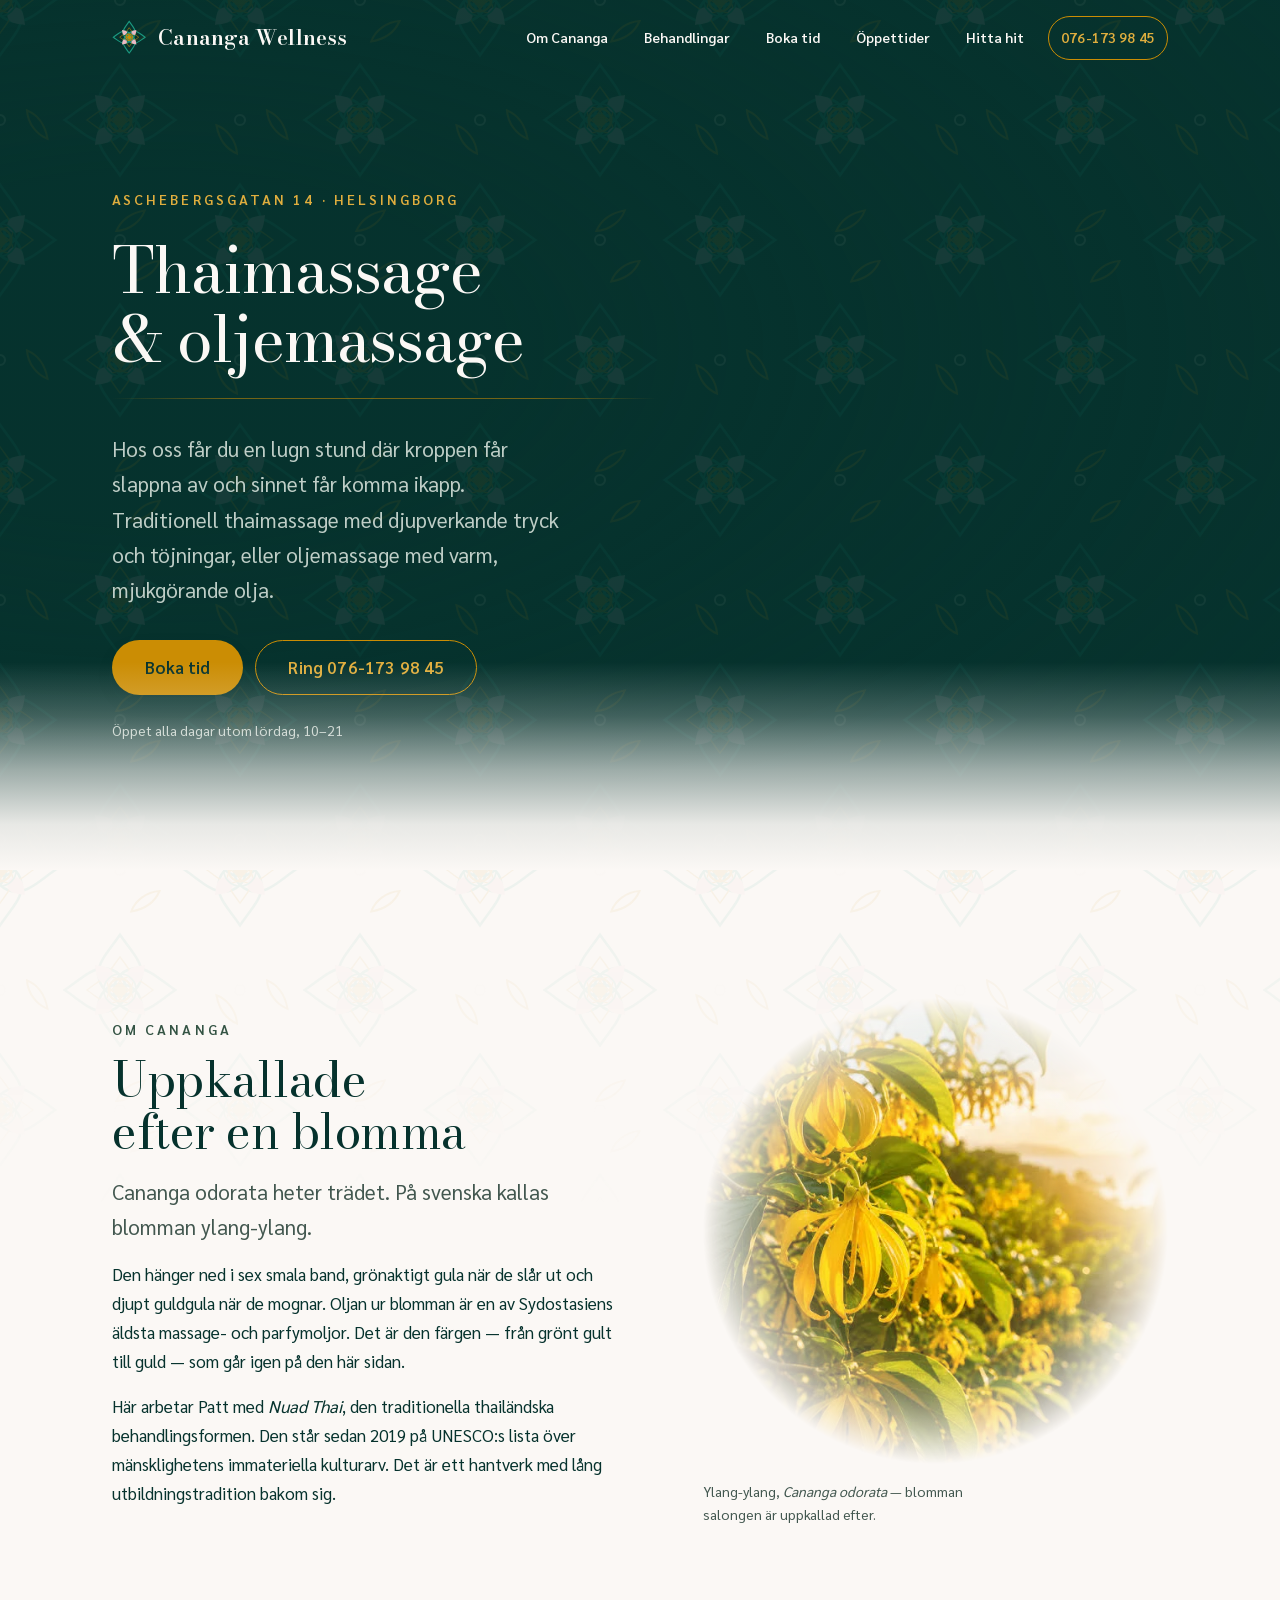
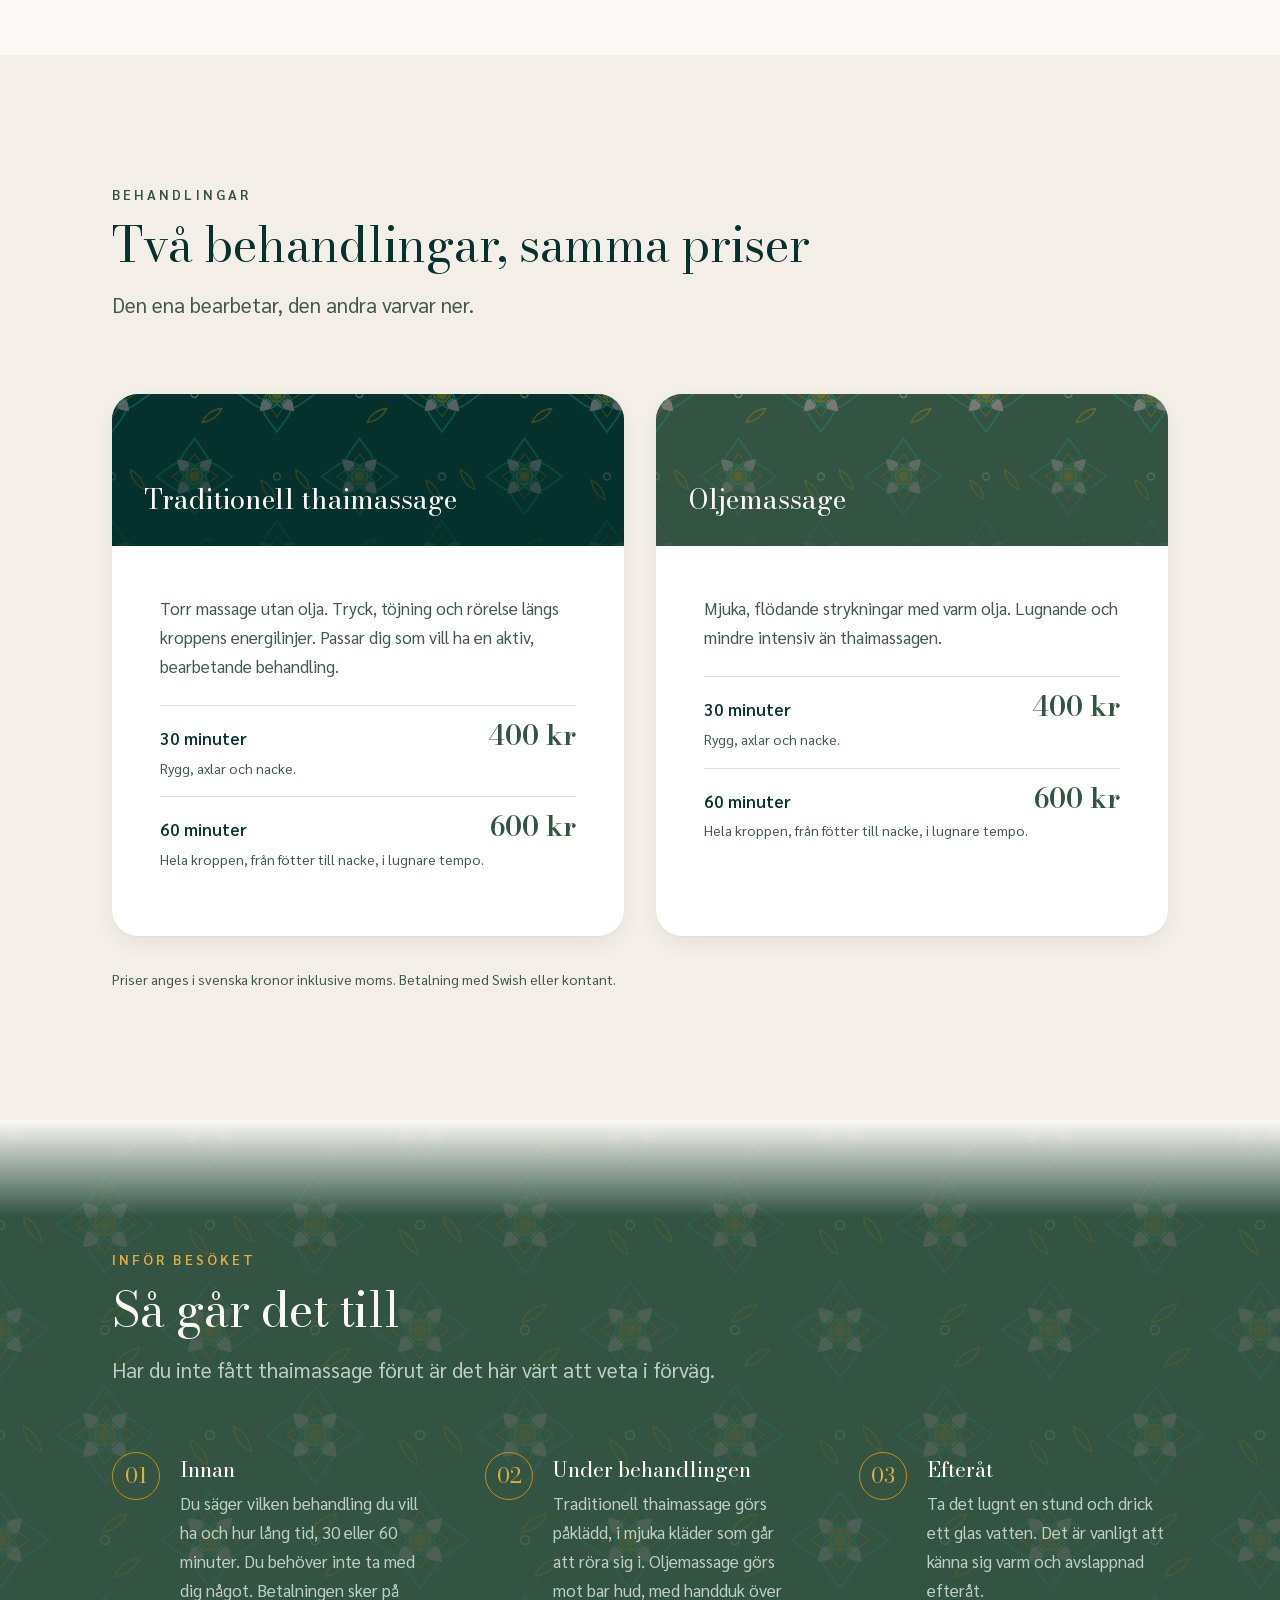
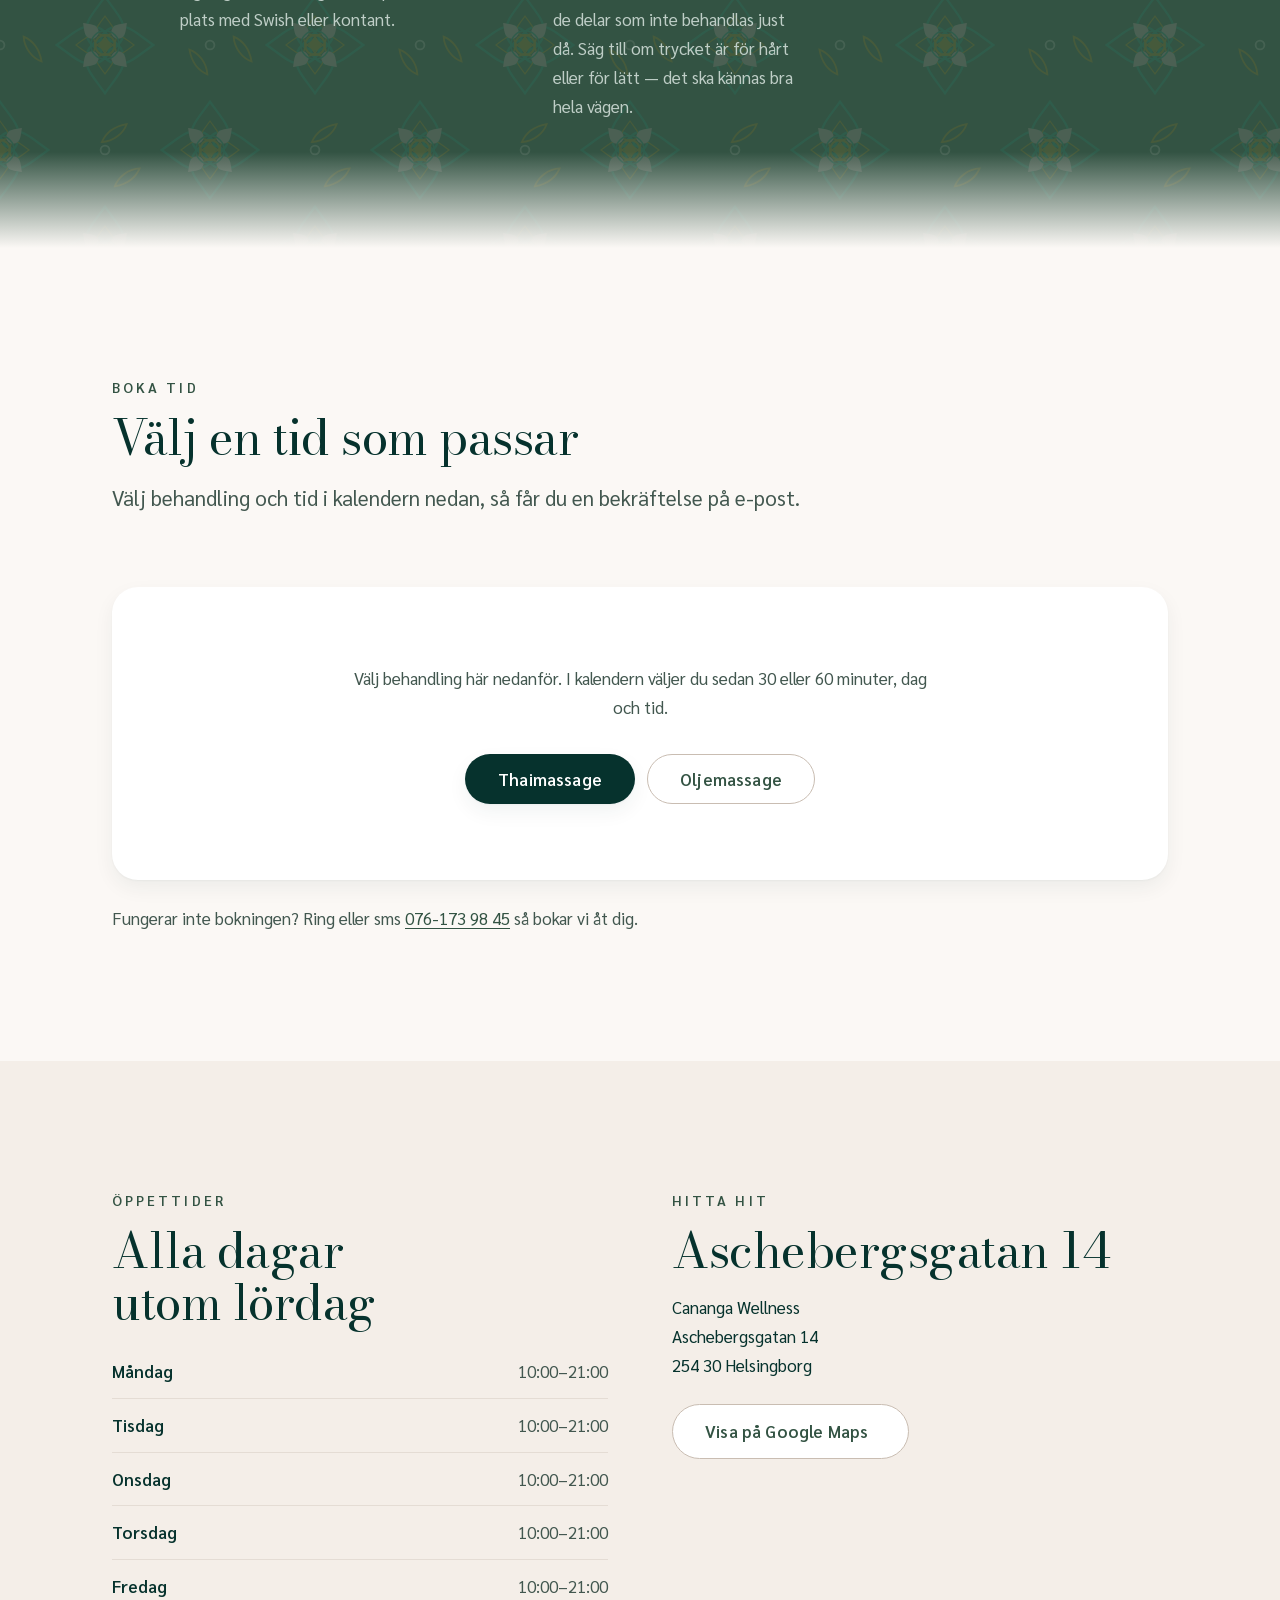
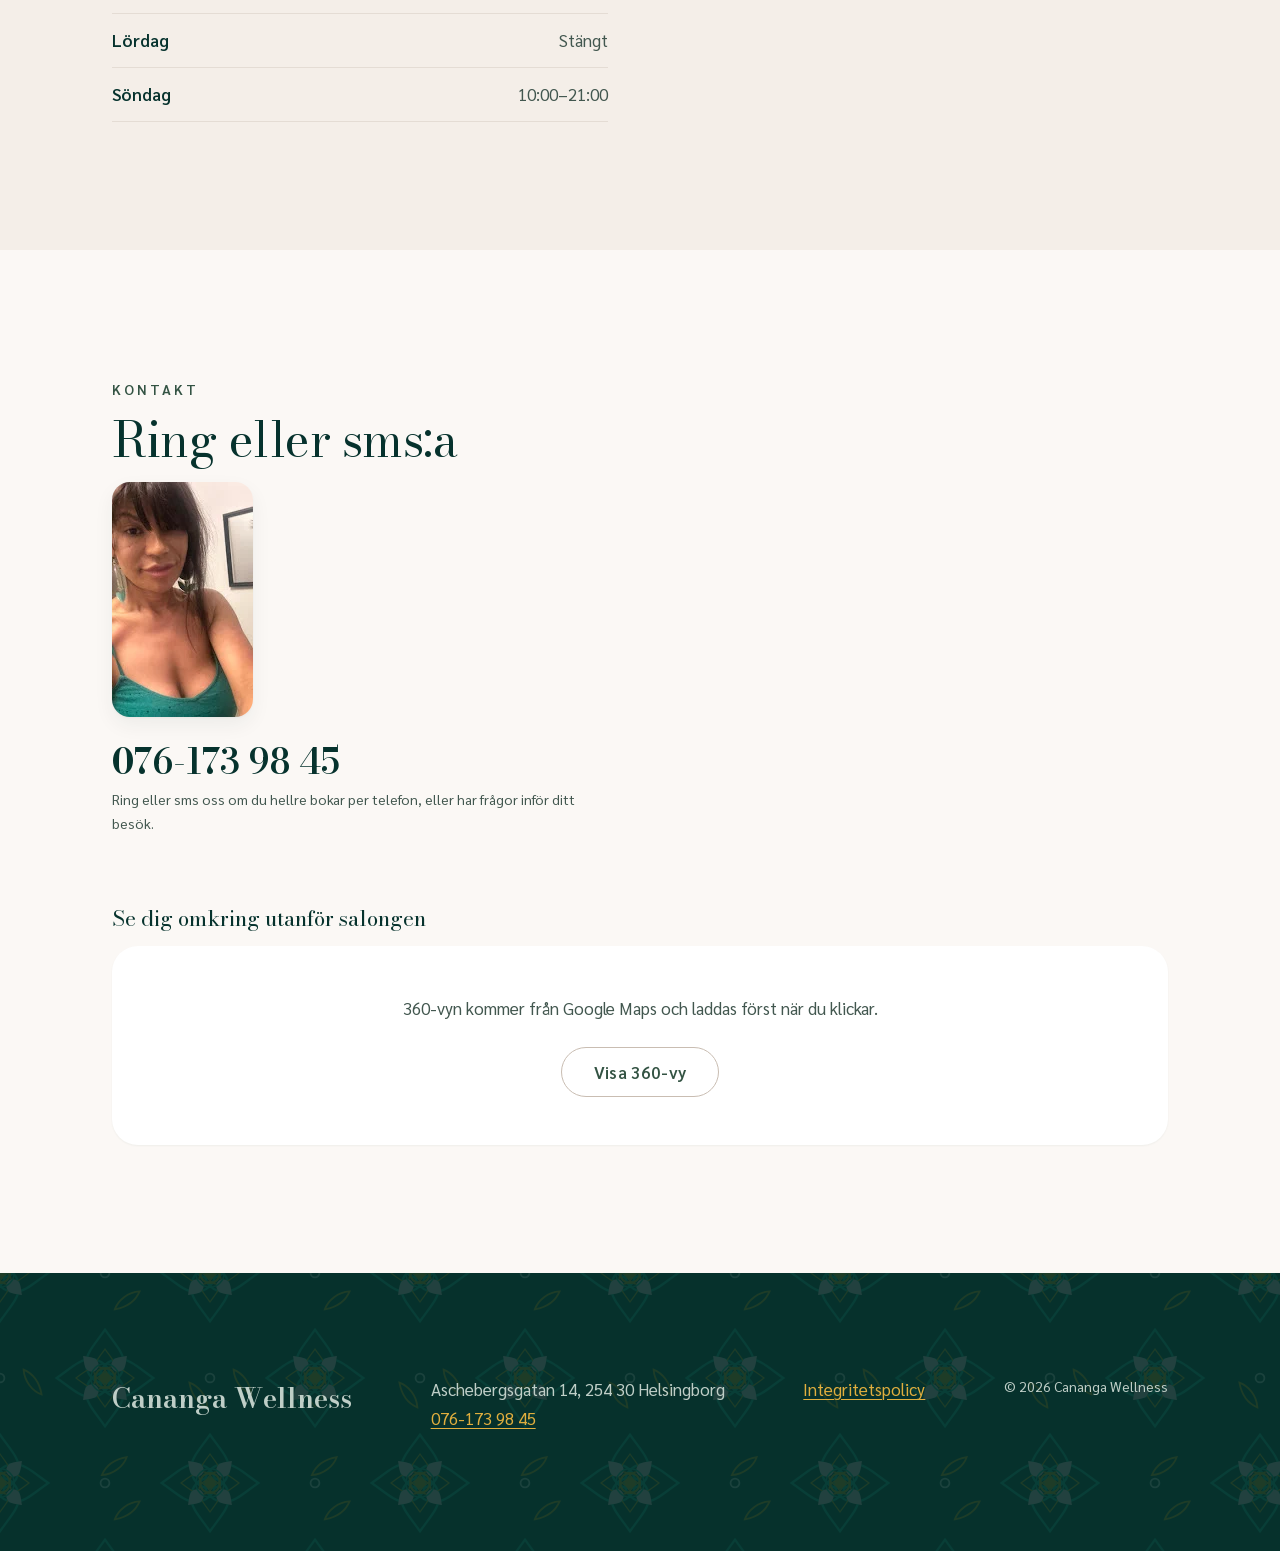
==== commit fe249081: "Mjuka övergången från hero och låt blombilden lösas upp Beställaren tyckte att övergången mellan her" ====
--- a/index.html
+++ b/index.html
@@ -108,7 +108,7 @@
   </section>
 
   <!-- ===================== OM CANANGA ===================== -->
-  <section class="section" id="om">
+  <section class="section about" id="om">
     <div class="wrap">
       <div class="about__grid">
 
--- a/css/style.css
+++ b/css/style.css
@@ -403,10 +403,18 @@
 @keyframes linje { from { clip-path: inset(0 100% 0 0); } to { clip-path: inset(0 0 0 0); } }
 
 /* Övergången ned mot papper */
+/* Herons underkant tonar ut i papperet över en lång sträcka. Kurvan är
+   inte linjär — en rak gradient ger ett synligt band där den börjar. De
+   tre mellanstegen gör att ögat inte kan se var övergången tar vid. */
 .hero::after {
   content:""; position:absolute; left:0; right:0; bottom:0; z-index:1;
-  height: clamp(3rem, 8vw, 6rem); pointer-events:none;
-  background: linear-gradient(to top, var(--paper), transparent);
+  height: clamp(7rem, 18vw, 13rem); pointer-events:none;
+  background: linear-gradient(to top,
+    var(--paper) 0%,
+    color-mix(in srgb, var(--paper) 92%, transparent) 22%,
+    color-mix(in srgb, var(--paper) 62%, transparent) 48%,
+    color-mix(in srgb, var(--paper) 24%, transparent) 74%,
+    transparent 100%);
 }
 
 /* ---------------------------------------------------------------------
@@ -430,27 +438,57 @@
    Om Cananga
    --------------------------------------------------------------------- */
 
+/* Herons mönsterväv fortsätter ned i avsnittet och löses upp. Det är
+   det som gör att övergången känns glidande i stället för att sektionen
+   börjar tvärt. */
+/* overflow-x: clip krävs — skenet bakom blombilden är medvetet större än
+   bilden och sticker ut åt sidorna. På smal skärm hamnar det utanför
+   vyporten och ger vågrät rullning. clip i stället för hidden, eftersom
+   hidden skapar en rullningskontext som kan störa position: sticky. */
+.about { position: relative; isolation: isolate; overflow-x: clip; }
+.about::before {
+  content:""; position:absolute; left:0; right:0; top:0; z-index:-1;
+  height: clamp(14rem, 30vw, 24rem); pointer-events:none;
+  background-image: var(--monster); background-size: 240px 240px;
+  opacity: .055;
+  -webkit-mask-image: linear-gradient(to bottom, #000 8%, transparent 92%);
+          mask-image: linear-gradient(to bottom, #000 8%, transparent 92%);
+}
+
 .about__grid { display:grid; gap: clamp(var(--s-7), 6vw, var(--s-9)); align-items:center; }
 
 /* Bilden tonar ut i kanterna i stället för att sluta i en rektangel.
    Det är det som gör att den ligger PÅ sidan i stället för ovanpå den. */
 .about__photo { margin:0; position:relative; }
+/* Bilden har ingen kant. Masken låter den lösas upp åt alla håll, mest
+   åt vänster där texten ligger, så att den ligger PÅ sidan i stället för
+   ovanpå den. En border-radius här skulle motverka masken — då syns en
+   hård rundad kant igen. */
 .about__photo img {
-  display:block; width:100%; border-radius: var(--r-xl);
-  -webkit-mask-image: radial-gradient(115% 115% at 50% 45%, #000 58%, transparent 92%);
-          mask-image: radial-gradient(115% 115% at 50% 45%, #000 58%, transparent 92%);
+  display:block; width:100%;
+  /* Radierna är exakt 50% med mitten i mitten. Det är avgörande: är radien
+     större än så hinner masken aldrig ner till noll innan bildkanten, och
+     då syns en halvgenomskinlig men fortfarande hård kant. Hörnen offras
+     — bilden blir en mjuk oval — men det är just det som gör att den
+     smälter in i papperet i stället för att ligga som en ruta på det. */
+  -webkit-mask-image: radial-gradient(50% 50% at 50% 50%, #000 34%,
+            rgba(0,0,0,.82) 60%, rgba(0,0,0,.38) 82%, transparent 100%);
+          mask-image: radial-gradient(50% 50% at 50% 50%, #000 34%,
+            rgba(0,0,0,.82) 60%, rgba(0,0,0,.38) 82%, transparent 100%);
+}
+
+/* Ett varmt sken bakom bilden, så att den vilar i ljus i stället för att
+   sväva mot tomt papper. */
+.about__photo::after {
+  content:""; position:absolute; inset:-18% -12%; z-index:-2; pointer-events:none;
+  background: radial-gradient(42% 42% at 50% 46%,
+    color-mix(in srgb, var(--gold) 20%, transparent), transparent 74%);
 }
 .about__photo figcaption {
   margin-top: var(--s-4); font-size: var(--fs--1); color: var(--ink-soft);
   max-width: 34ch;
 }
-/* Blomman som svag vattenstämpel bakom fotot */
-.about__photo::before {
-  content:""; position:absolute; inset:-12% -8%; z-index:-1;
-  background-image: var(--monster); background-size: 190px 190px; opacity:.11;
-  -webkit-mask-image: radial-gradient(60% 60% at 50% 50%, #000, transparent 78%);
-          mask-image: radial-gradient(60% 60% at 50% 50%, #000, transparent 78%);
-}
+
 
 .credential {
   border:1px solid var(--line); border-radius: var(--r-lg);
@@ -701,7 +739,7 @@
   .js .nav[data-open="true"] .nav__cta .btn { color: var(--forest); border-color: var(--line-2); }
 
   .hero__media img { object-position: 66% 45%; -webkit-mask-image:none; mask-image:none; opacity:.34; }
-  .about__photo::before { display:none; }
+  .about::before { height: 11rem; }
 }
 
 /* ---------------------------------------------------------------------
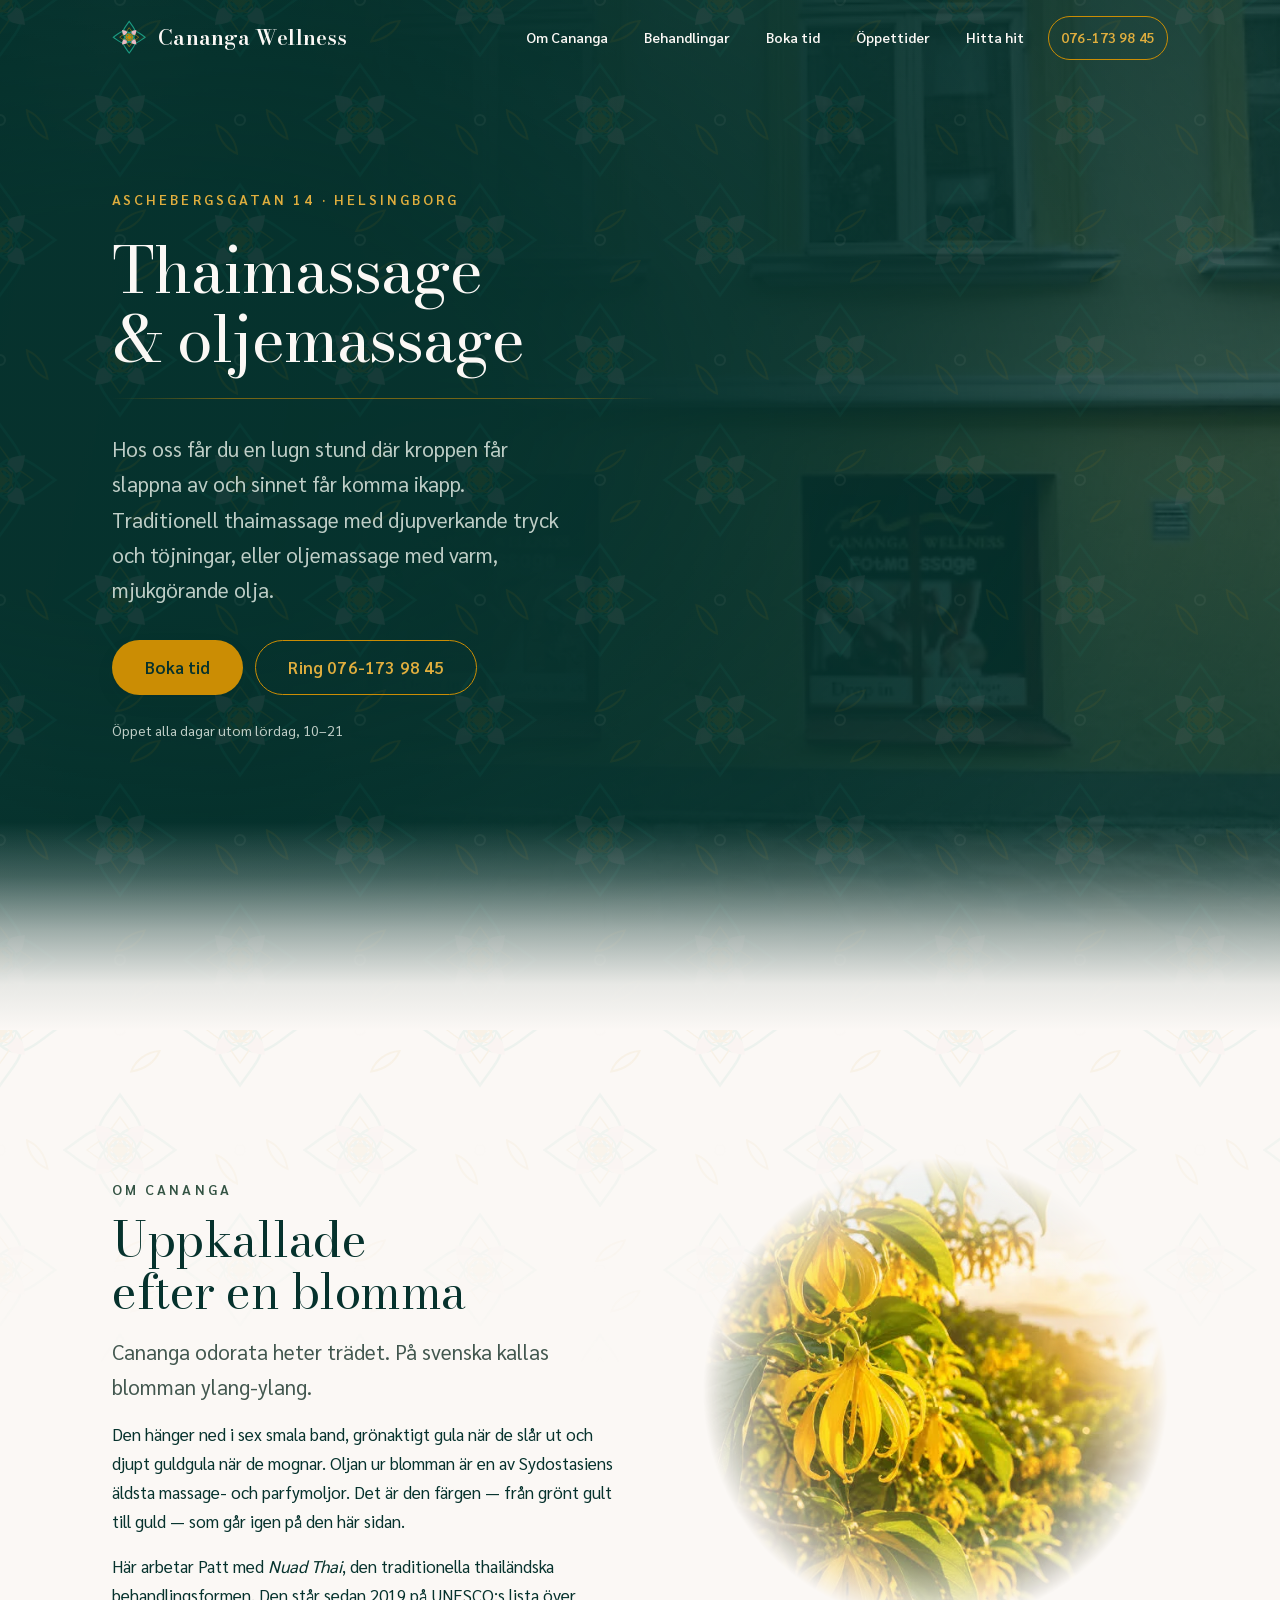
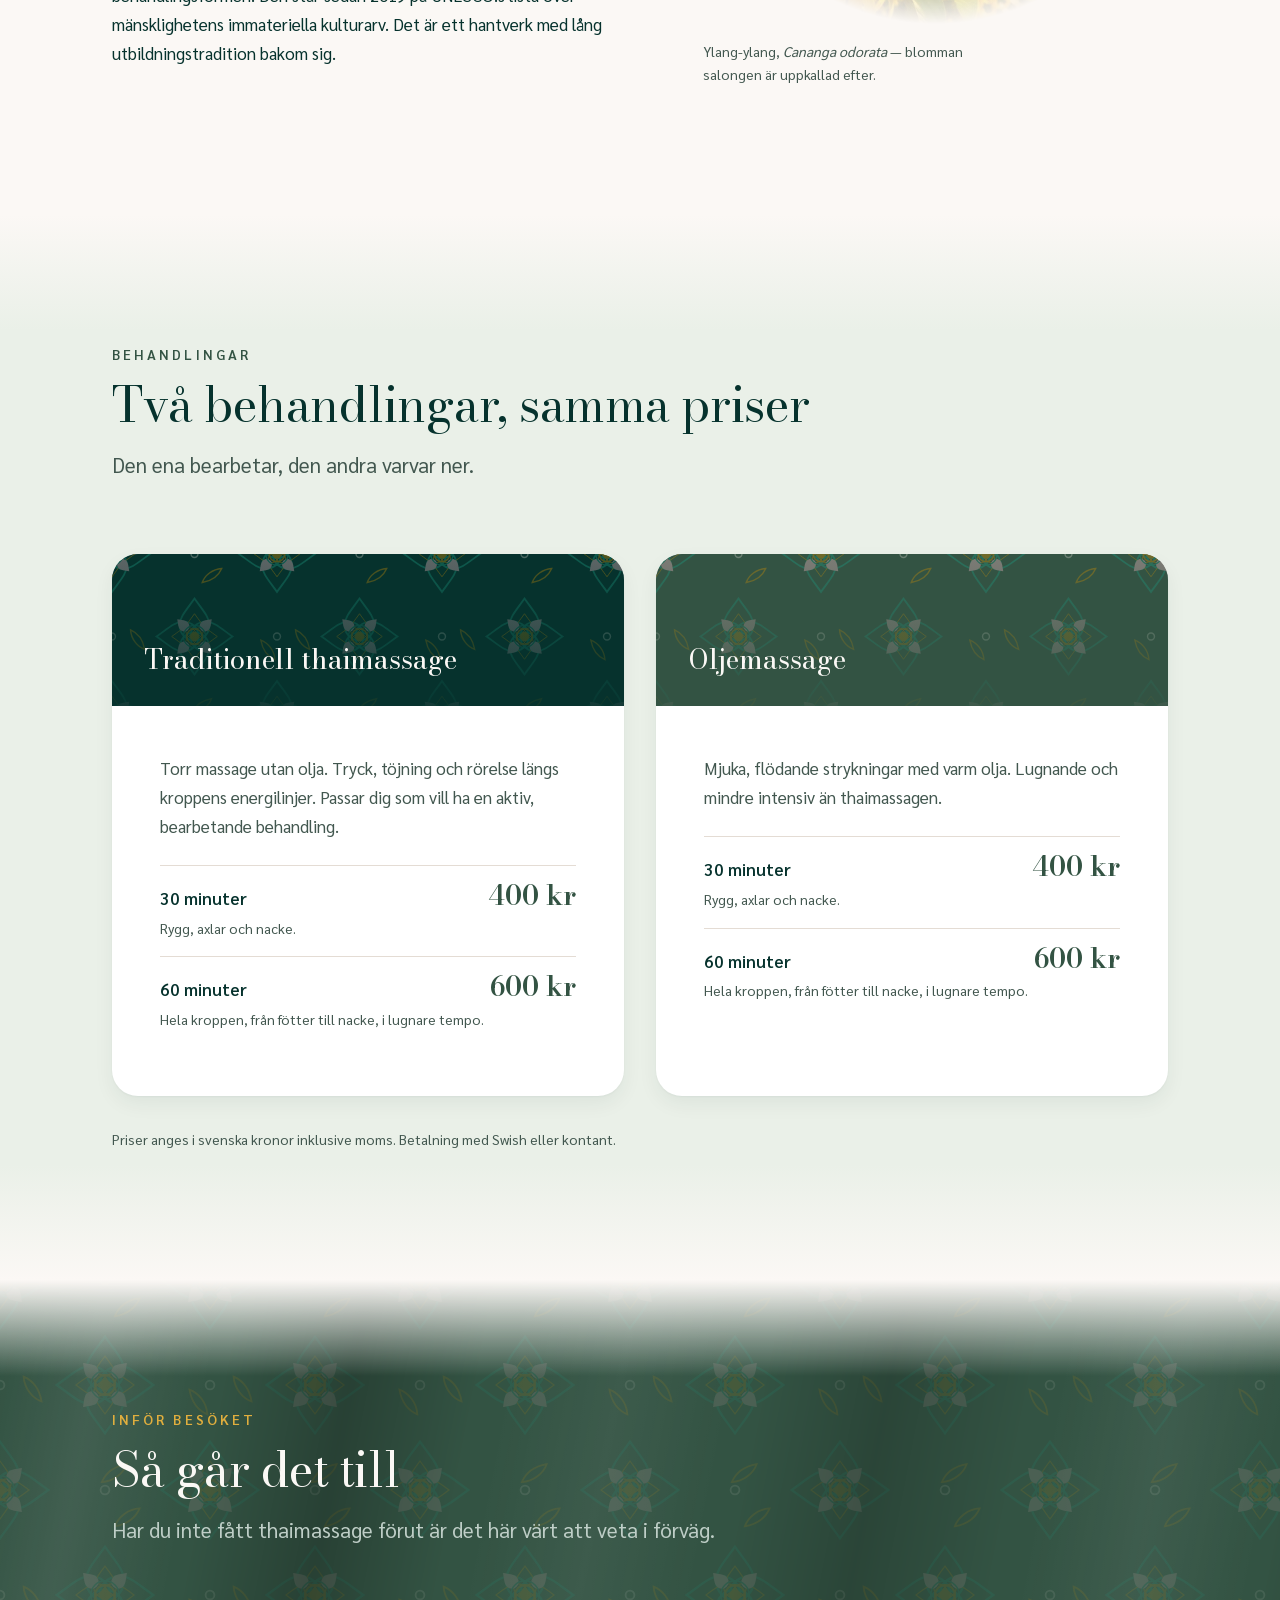
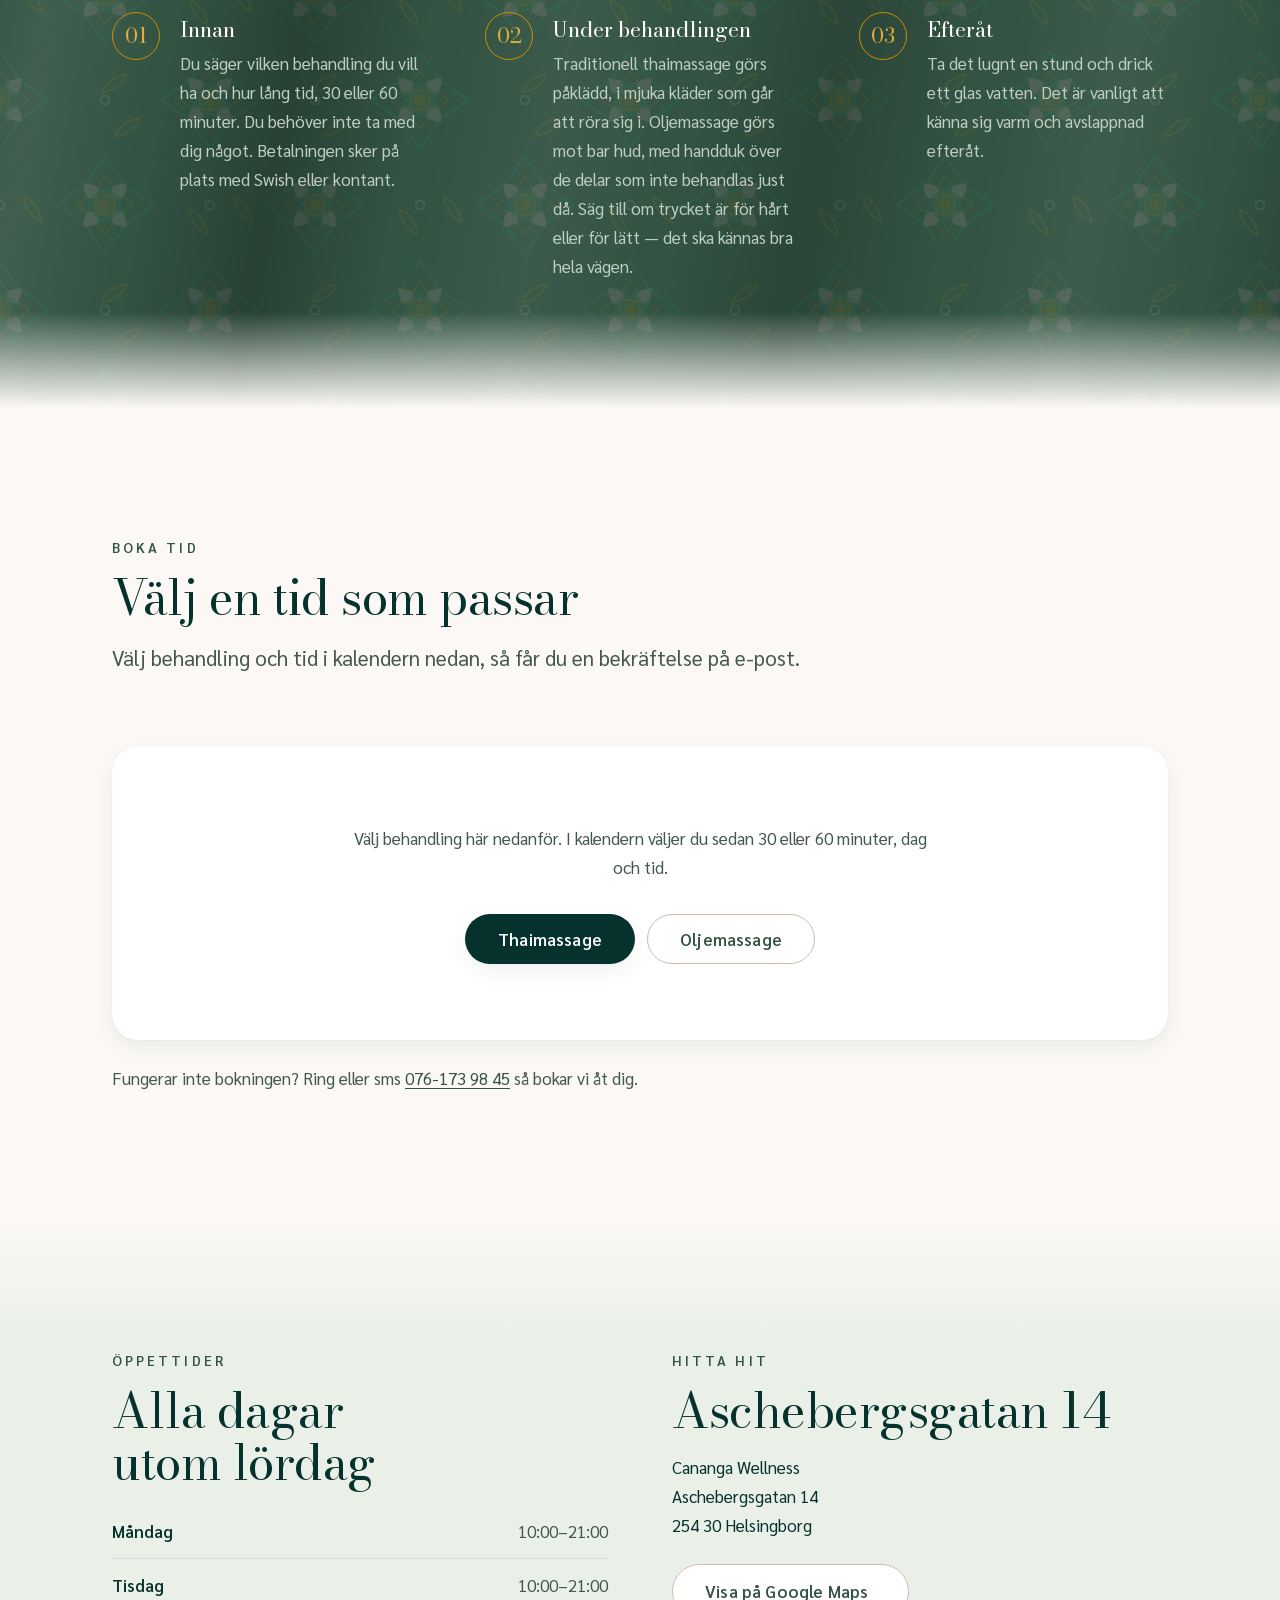
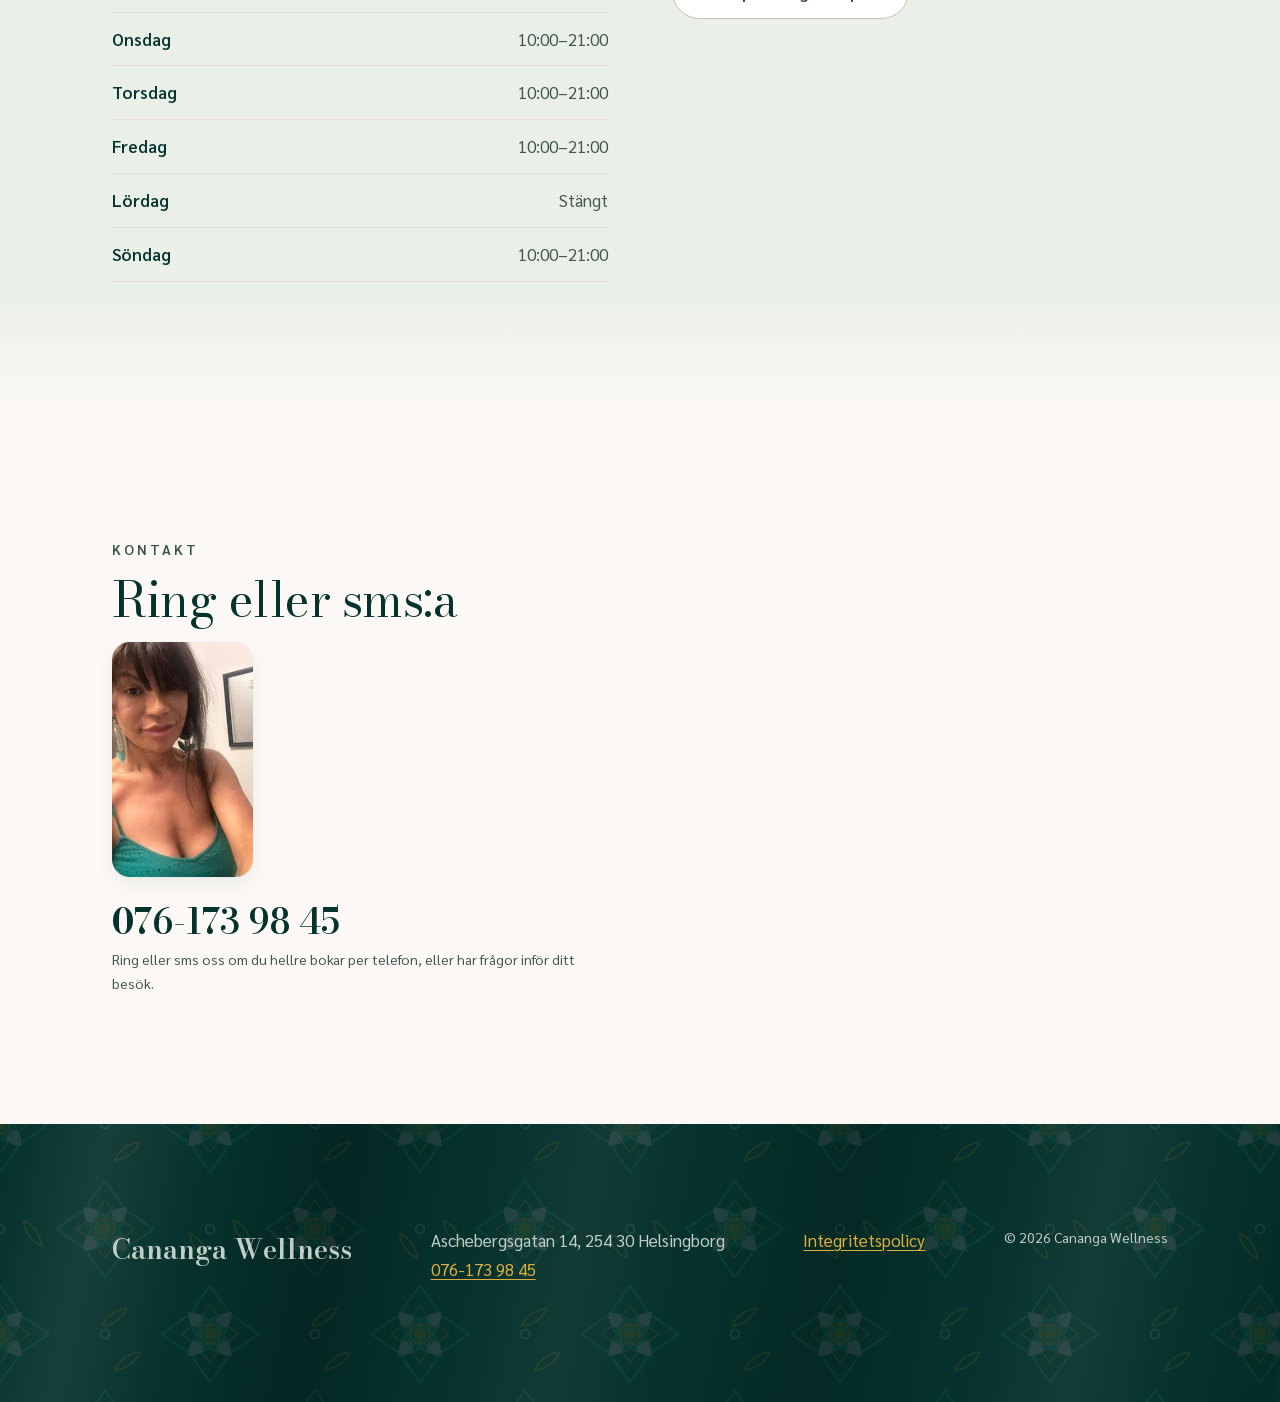
==== commit b278570c: "Ta bort 360-vyn från Google Street View Beställaren bedömde den som onödig. Hela blocket är borttage" ====
--- a/index.html
+++ b/index.html
@@ -681,57 +681,6 @@
         </div>
 
       </div>
-
-      <!-- ==========================================================
-           360-VY FRÅN GOOGLE STREET VIEW — START
-           ==========================================================
-           Vyn laddas först när besökaren klickar. Därför skickas
-           ingenting till Google bara för att någon läser sidan.
-
-           VILL DU BYTA VY: öppna platsen i Google Maps, klicka
-           Dela → Bädda in en karta, kopiera adressen som står
-           i src="..." och klistra in den i SV_URL nedan.
-           ========================================================== -->
-      <div class="streetview">
-        <h3 class="streetview__title">Se dig omkring utanför salongen</h3>
-
-        <div class="streetview__gate" id="sv-gate">
-          <p class="streetview__text">
-            360-vyn kommer från Google Maps och laddas först när du klickar.
-          </p>
-          <button class="btn btn--quiet" type="button" id="sv-load">Visa 360-vy</button>
-        </div>
-
-        <div class="streetview__frame" id="sv-frame" hidden></div>
-      </div>
-
-      <script>
-      (function () {
-        /* ÄNDRA HÄR om du vill visa en annan plats */
-        var SV_URL = "https://www.google.com/maps/embed?pb=!6m7!1m6!2m2!1d56.0568315!2d12.6911285!3f138.39!4f-0!5f1";
-
-        var gate  = document.getElementById("sv-gate");
-        var frame = document.getElementById("sv-frame");
-        var btn   = document.getElementById("sv-load");
-        if (!gate || !frame || !btn) return;
-
-        btn.addEventListener("click", function () {
-          var f = document.createElement("iframe");
-          f.src = SV_URL;
-          f.title = "360-vy fr\u00e5n gatan utanf\u00f6r Cananga Wellness, Aschebergsgatan 14";
-          f.loading = "lazy";
-          f.allowFullscreen = true;
-          f.setAttribute("referrerpolicy", "no-referrer-when-downgrade");
-          frame.appendChild(f);
-          gate.hidden = true;
-          frame.hidden = false;
-        });
-      })();
-      </script>
-      <!-- ==========================================================
-           360-VY FRÅN GOOGLE STREET VIEW — SLUT
-           ========================================================== -->
-
     </div>
   </section>
 
@@ -765,9 +714,9 @@
      ändra samma sak här, annars visar Google gammal info.
 
      "geo" styr var prickan hamnar i Google Maps. Koordinaterna nedan är
-     hämtade från 360-vyns adress längre upp i filen, alltså kamerans
-     position på gatan. Stämmer inte prickan med entrén: öppna Google Maps,
-     högerklicka på rätt punkt och kopiera talen som visas.
+     kamerans position ute på gatan, inte nödvändigtvis entrén. Stämmer
+     inte prickan: öppna Google Maps, högerklicka på rätt punkt och
+     kopiera talen som visas.
      ========================================================= -->
 <script type="application/ld+json">
 {
--- a/css/style.css
+++ b/css/style.css
@@ -57,6 +57,8 @@
      Kontrollkontroll (WCAG AA: 4,5:1 brödtext, 3:1 stor text och grafik):
        --ink       på --paper ........... 13,2:1  ✓  brödtext
        --ink-soft  på --paper ............ 7,3:1  ✓  dämpad text
+       --ink       på --paper-2 ......... 12,1:1  ✓
+       --ink-soft  på --paper-2 .......... 6,7:1  ✓
        vit         på --deep ............ 14,0:1  ✓  knapp
        --paper     på --deep ............ 13,2:1  ✓  text på mörkt
        --paper     på --forest ........... 8,1:1  ✓
@@ -81,7 +83,7 @@
   --gold-soft:  #E0AE3E;   /* guld på mörkt när det ska lysa */
   --blush:      #EDB9C3;   /* ornament: kronblad, små accenter */
   --paper:      #FBF8F5;   /* sidans botten */
-  --paper-2:    #F4EEE8;   /* varannan sektion */
+  --paper-2:    #EAF0E8;   /* varannan sektion, svagt grönskiftande */
   --paper-3:    #FFFFFF;   /* kort */
   --ink:        #06322D;
   --ink-soft:   #42574F;
@@ -126,6 +128,18 @@
 
   /* Mönsterbrickan, ritad som SVG och inbakad i stilmallen. Ingen
      bildfil, ingen extra nedladdning, skarp på alla skärmar. */
+  /* SIDENVECKEN. Mjuka diagonala band av ljus och skugga som lägger sig
+     över de mörka partierna och får dem att läsa som draperat tyg i
+     stället för platt färg. Oregelbundna avstånd med flit — jämna
+     mellanrum ser ut som ränder, inte som veck. */
+  --silke:
+    linear-gradient(101deg, transparent 1%,  rgba(255,255,255,.070) 8%,  transparent 16%),
+    linear-gradient(101deg, transparent 17%, rgba(0,0,0,.22)        26%, transparent 35%),
+    linear-gradient(101deg, transparent 37%, rgba(255,255,255,.048) 45%, transparent 53%),
+    linear-gradient(101deg, transparent 55%, rgba(0,0,0,.17)        64%, transparent 74%),
+    linear-gradient(101deg, transparent 76%, rgba(255,255,255,.055) 84%, transparent 92%),
+    linear-gradient(101deg, transparent 93%, rgba(0,0,0,.13)        99%, transparent 100%);
+
   --monster: url("[data-uri]");
 }
 
@@ -227,9 +241,9 @@
    egen färg lägger sig över och dämpar det. */
 .band::before {
   content: ""; position: absolute; inset: 0; z-index: -1;
-  background: color-mix(in srgb, var(--deep) 88%, transparent);
-}
-.band--forest::before { background: color-mix(in srgb, var(--forest) 87%, transparent); }
+  background: var(--silke), color-mix(in srgb, var(--deep) 88%, transparent);
+}
+.band--forest::before { background: var(--silke), color-mix(in srgb, var(--forest) 87%, transparent); }
 
 /* Övergångarna */
 .band::after {
@@ -356,7 +370,10 @@
   background-color: var(--deep);
   color: var(--on-dark);
   padding-top: calc(var(--head-h) + clamp(3.5rem, 10vw, 7rem));
-  padding-bottom: clamp(4rem, 11vw, 8rem);
+  /* Underkanten måste vara högre än uttoningen (13rem), annars hamnar
+     sista textraden inne i övergången där bakgrunden redan är ljus. Med
+     8rem mätte öppettidsraden 2,2:1 mot kravet 4,5. */
+  padding-bottom: clamp(10rem, 24vw, 18rem);
 }
 
 /* Fotot tonar ut i botten i stället för att sluta med en kant. Masken
@@ -384,6 +401,12 @@
 
 /* Hero-innehållet följer sidans vänstermarginal. Utan detta centreras
    blocket i vyporten och hamnar ur linje med alla andra sektioner. */
+/* Sidenvecken i hero. Ligger över fotot och mönstret men under texten. */
+.hero::before {
+  content:""; position:absolute; inset:0; z-index:0; pointer-events:none;
+  background: var(--silke);
+}
+
 .hero__inner { position:relative; z-index:1; }
 .hero__title { max-width: 16ch; }
 .hero__eyebrow {
@@ -422,7 +445,14 @@
    --------------------------------------------------------------------- */
 
 .section { padding-block: var(--section-y); position:relative; }
-.section--alt { background: var(--paper-2); }
+/* Varannan sektion tonar in och ut i papperet i stället för att byta
+   färg tvärt. En rak kant mellan två ljusa toner är det som får sidan
+   att se ihopklistrad ut. */
+.section--alt {
+  background: linear-gradient(to bottom,
+    var(--paper) 0%, var(--paper-2) clamp(4rem, 9vw, 8rem),
+    var(--paper-2) calc(100% - clamp(4rem, 9vw, 8rem)), var(--paper) 100%);
+}
 .section__title { margin-bottom: var(--s-4); }
 .section__intro { color: var(--ink-soft); max-width: 44em; margin-bottom: var(--s-8); font-size: var(--fs-1); }
 .band .section__intro { color: var(--on-dark-2); }
@@ -593,7 +623,7 @@
 .booking__fallback { color: var(--ink-soft); }
 
 /* ---------------------------------------------------------------------
-   Öppettider, kontakt, 360-vy
+   Öppettider och kontakt
    --------------------------------------------------------------------- */
 
 .hours { margin:0; }
@@ -620,18 +650,6 @@
 .photo { margin: var(--s-7) 0 0; }
 .photo img { border-radius: var(--r-xl); width:100%; box-shadow: var(--sh-2); }
 .photo figcaption { font-size: var(--fs--1); color: var(--ink-soft); margin-top: var(--s-3); }
-
-.streetview { margin-top: var(--s-8); }
-.streetview__title { margin-bottom: var(--s-4); }
-.streetview__gate {
-  border-radius: var(--r-xl); background: var(--paper-3);
-  padding: clamp(var(--s-6), 5vw, var(--s-7)); text-align:center; box-shadow: var(--sh-1);
-}
-.streetview__text { color: var(--ink-soft); margin: 0 auto var(--s-5); max-width: 34em; }
-.streetview__frame iframe {
-  width:100%; height: clamp(20rem, 46vw, 30rem);
-  border:0; border-radius: var(--r-xl); display:block; box-shadow: var(--sh-2);
-}
 
 /* ---------------------------------------------------------------------
    Sidfot
@@ -762,7 +780,7 @@
    --------------------------------------------------------------------- */
 
 @media print {
-  .site-head, .mobile-cta, .booking, .skip, .streetview, .hero__monster { display:none !important; }
+  .site-head, .mobile-cta, .booking, .skip, .hero__monster { display:none !important; }
   body { background:#fff; color:#000; }
   .band, .site-foot, .hero { background:#fff !important; color:#000 !important; background-image:none !important; }
   .hero__media { display:none; }
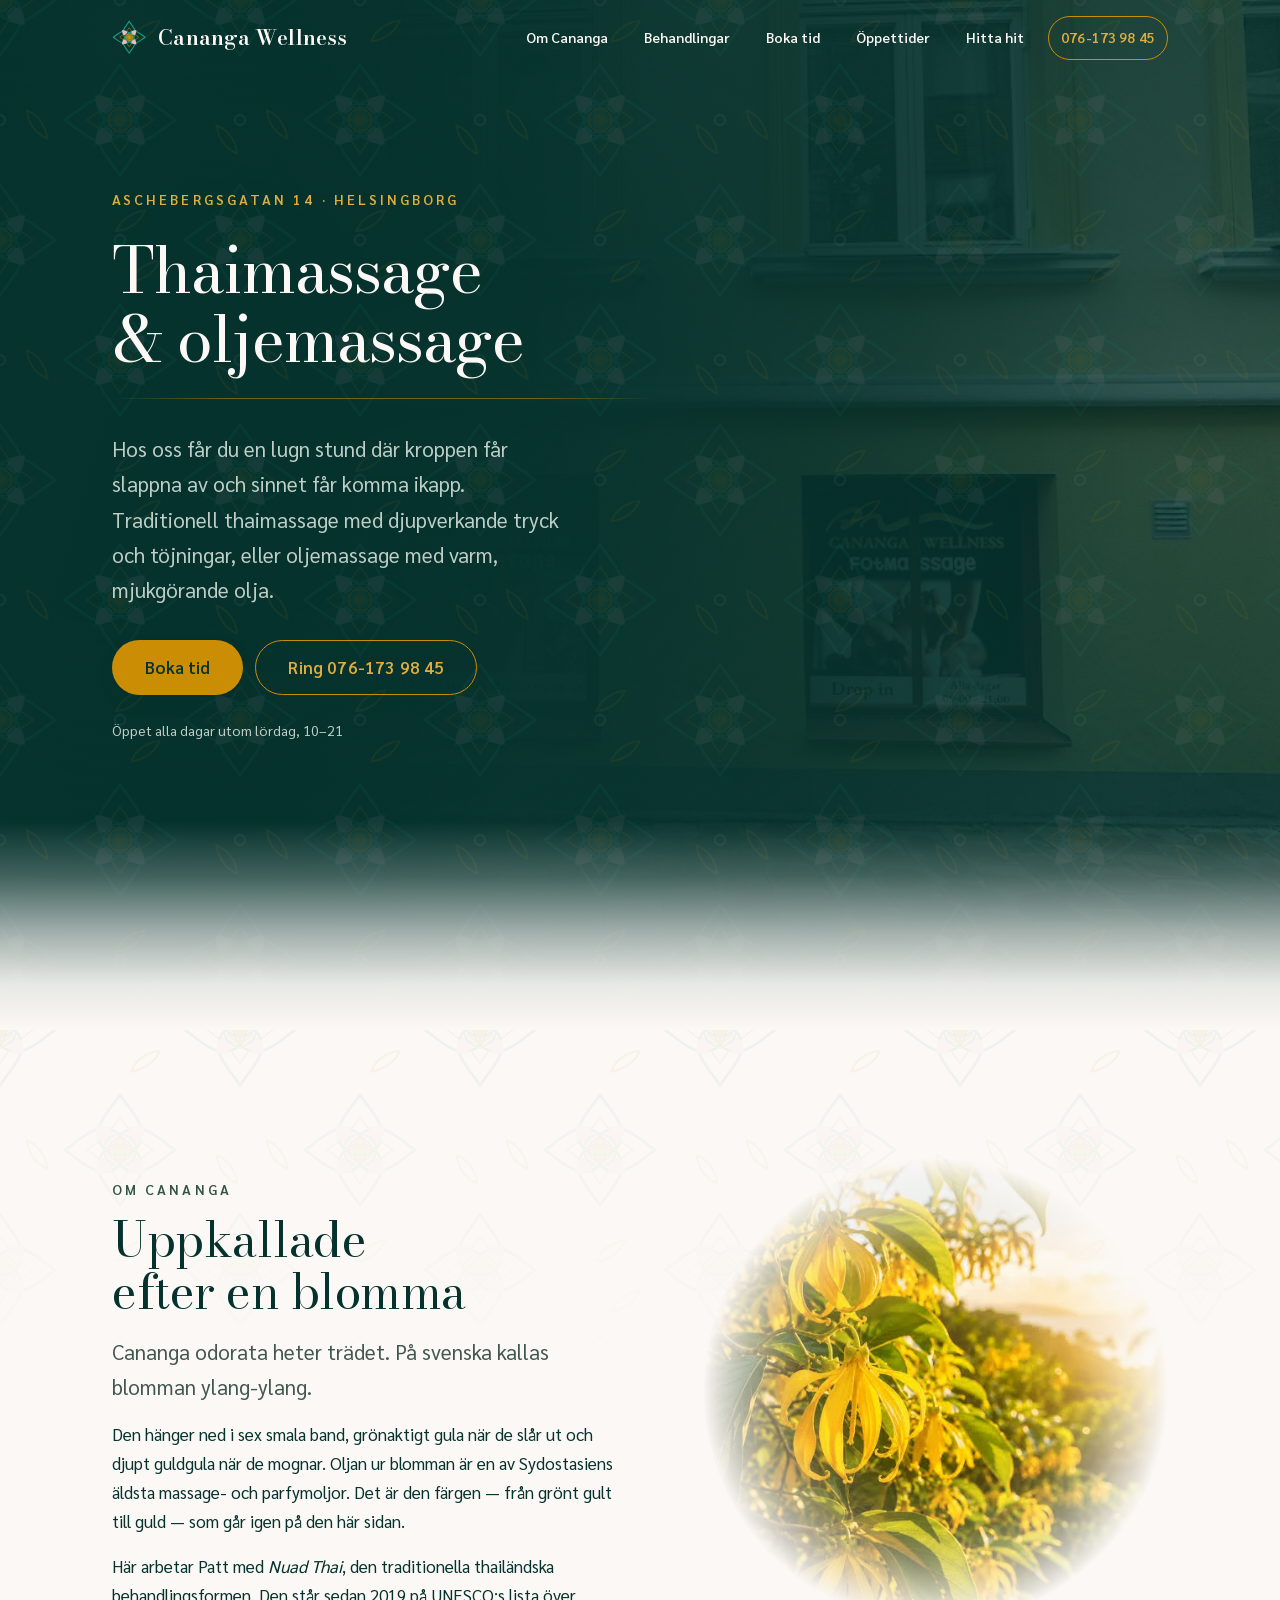
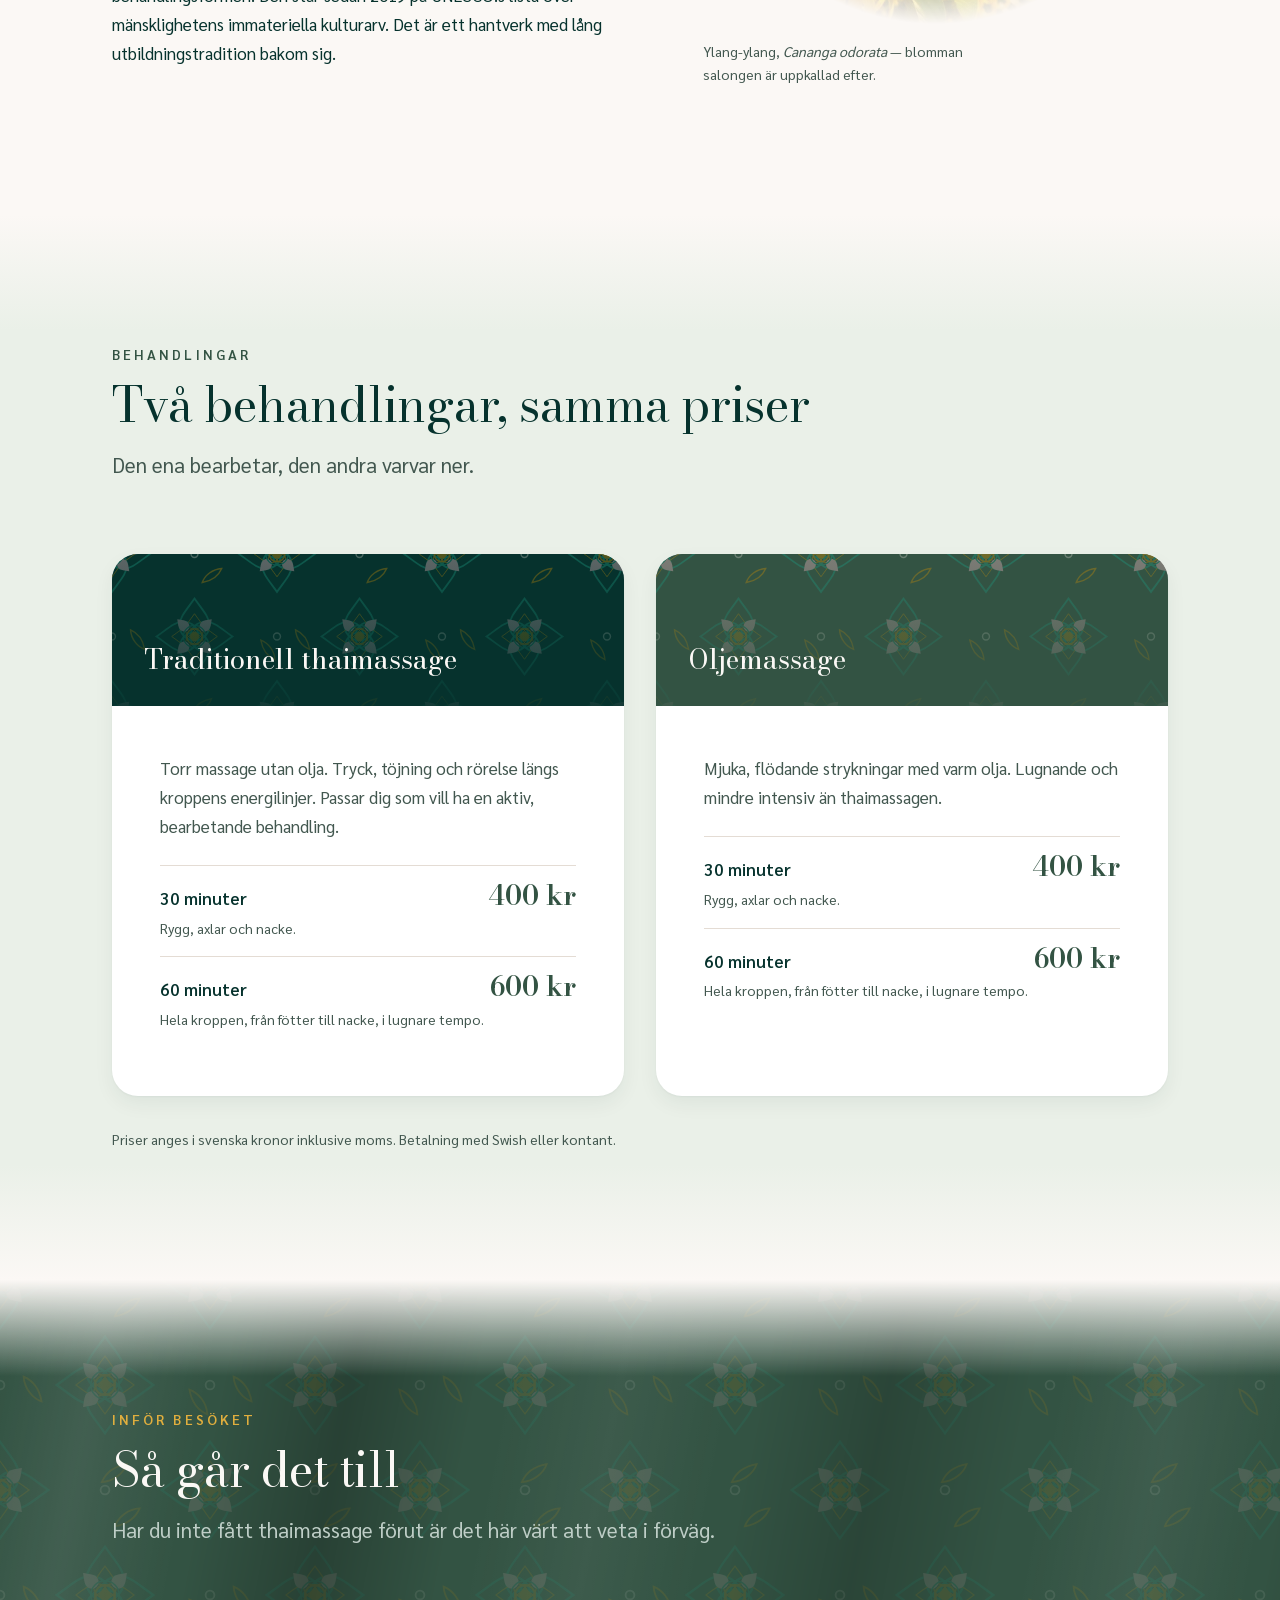
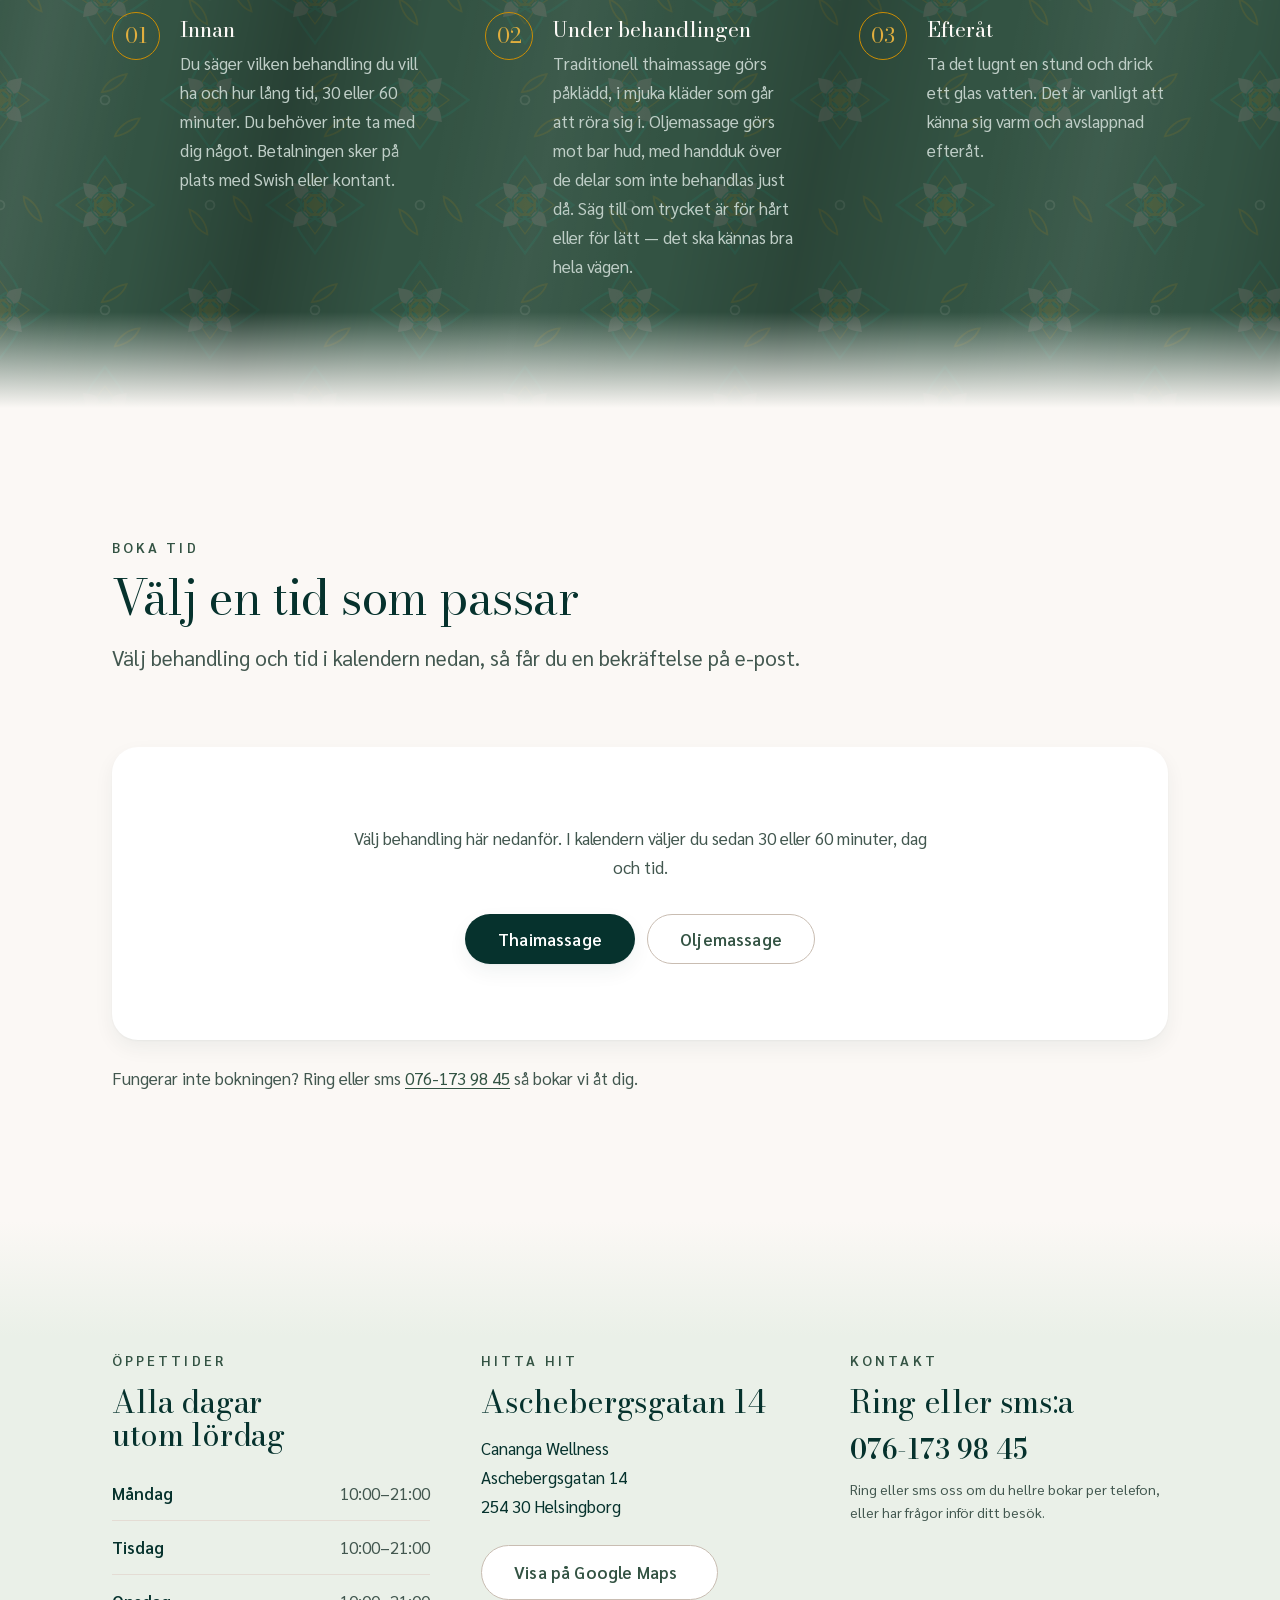
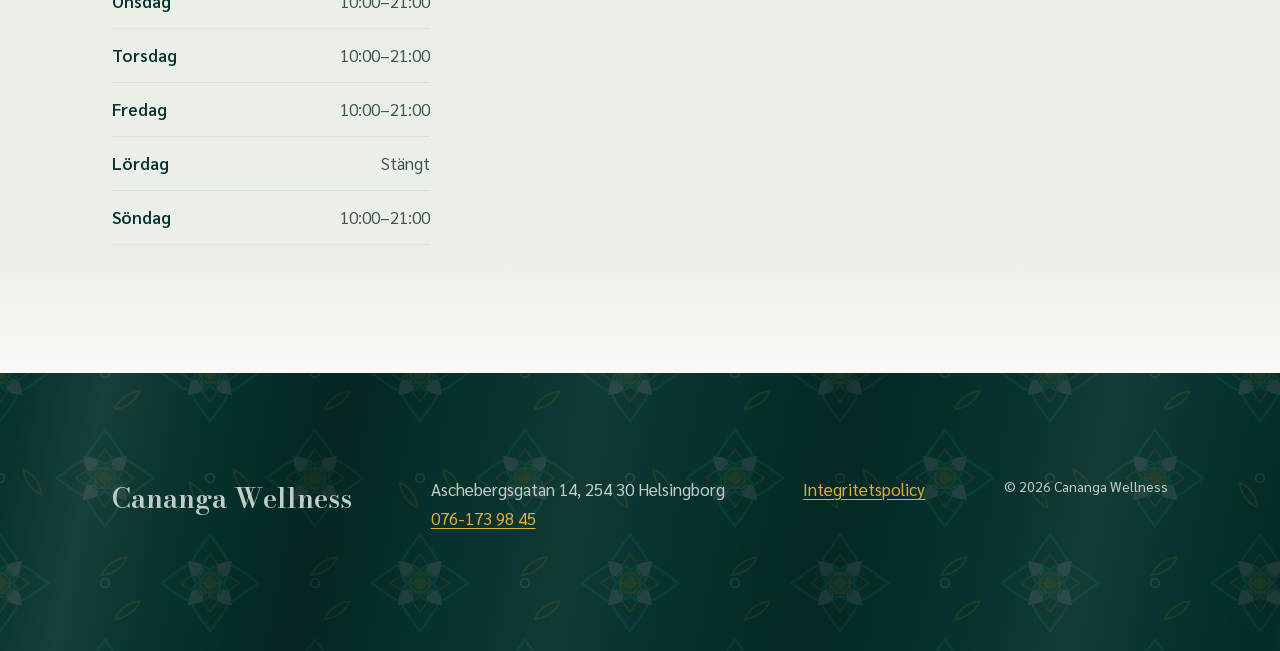
==== commit b366bab6: "Flytta kontaktuppgifterna till öppettidsraden och ta bort porträttet Kontaktuppgifterna låg i en ege" ====
--- a/index.html
+++ b/index.html
@@ -624,65 +624,27 @@
           </p>
         </div>
 
-      </div>
-    </div>
-  </section>
-
-  <!-- ===================== KONTAKT ===================== -->
-  <section class="section" id="kontakt">
-    <div class="wrap">
-      <div class="contact">
-
-        <div class="contact__block">
+        <div class="contact__block" id="kontakt">
           <p class="etikett">Kontakt</p>
           <h2 class="section__title">Ring eller sms:a</h2>
-
-          <!-- PORTRÄTT — byt bild genom att lägga en ny fil i mappen img/
-               och ändra filnamnen nedan. Ändra också alt-texten.
-
-               Nuvarande bild är bara 141 pixlar bred, vilket är för litet
-               för att kunna visas större än så här. Har du en bild i högre
-               upplösning blir sidan bättre av den. -->
-          <picture>
-            <source srcset="img/Patt.webp" type="image/webp">
-            <img class="portrait" src="img/Patt.jpg"
-                 alt="Patt, som tar emot dig hos Cananga Wellness."
-                 width="141" height="235" loading="lazy" decoding="async">
-          </picture>
-
           <p class="contact__phone">
             <a href="tel:+46761739845">076-173&nbsp;98&nbsp;45</a>
           </p>
-          <p class="fineprint">Ring eller sms oss om du hellre bokar per telefon, eller har frågor inför ditt besök.</p>
+          <p class="fineprint">
+            Ring eller sms oss om du hellre bokar per telefon, eller har
+            frågor inför ditt besök.
+          </p>
 
           <!-- E-POST: fyll i adressen och ta bort kommentarstecknen runt raden för att visa den
           <p class="contact__mail"><a href="mailto:info@example.se">info@example.se</a></p>
           -->
         </div>
 
-        <div class="contact__block">
-          <!-- ==========================================================
-               PLATS FÖR EN BILD PÅ BEHANDLINGSRUMMET
-
-               Fasadbilden används som stor bild högst upp på sidan, så
-               den här platsen är ledig. En bild av rummet inifrån är det
-               som besökare vill se mest av allt innan de bokar.
-
-               Lägg filen i img/ och ta bort kommentarstecknen. Behåll width
-               och height, annars hoppar sidan medan bilden laddas.
-
-          <figure class="photo">
-            <img src="img/DITT-FILNAMN.jpg" width="1360" height="765"
-                 loading="lazy" decoding="async"
-                 alt="Beskriv vad som syns på bilden.">
-            <figcaption>Behandlingsrummet.</figcaption>
-          </figure>
-               ========================================================== -->
-        </div>
-
       </div>
     </div>
   </section>
+
+
 
 </main>
 
--- a/css/style.css
+++ b/css/style.css
@@ -634,18 +634,23 @@
 .hours__row dt { font-weight:600; }
 .hours__row dd { margin:0; color: var(--ink-soft); }
 
-.contact { display:grid; gap: clamp(var(--s-7), 5vw, var(--s-8)); }
+.contact { display:grid; gap: clamp(var(--s-6), 4vw, var(--s-8)); }
+
+/* Tre spalter bredvid varandra: öppettider, adress och telefon. Med tre
+   rubriker i rad blir h2 i full storlek för trångt, så de skalas ned
+   här — men bara här, inte globalt. */
+.contact__block .section__title {
+  font-size: clamp(var(--fs-2), 2.4vw, var(--fs-3));
+  margin-bottom: var(--s-4);
+}
 .contact__address { font-style:normal; margin-bottom: var(--s-5); }
+/* En grad mindre än rubriken ovanför, annars konkurrerar de två stora
+   graderna med varandra i stället för att läsa som rubrik plus svar. */
 .contact__phone {
-  font-family: var(--font-display); font-size: var(--fs-3); font-weight:600;
-  margin-bottom: var(--s-2); line-height:1.1;
+  font-family: var(--font-display); font-size: var(--fs-2); font-weight:600;
+  margin: var(--s-2) 0 var(--s-3); line-height:1.15;
 }
 .contact__phone a { text-decoration:none; color: var(--deep); }
-
-.portrait {
-  border-radius: var(--r-lg); margin-bottom: var(--s-4);
-  box-shadow: var(--sh-2);
-}
 
 .photo { margin: var(--s-7) 0 0; }
 .photo img { border-radius: var(--r-xl); width:100%; box-shadow: var(--sh-2); }
@@ -728,6 +733,9 @@
 }
 @media (min-width: 64em) {
   .site-foot__inner { grid-template-columns: repeat(4,auto); }
+  /* Tre spalter först när det finns bredd för det. Vid 768 px står de
+     två och två, vilket är läsbarare än tre trånga. */
+  .contact { grid-template-columns: repeat(3, 1fr); }
 }
 
 /* ---------------------------------------------------------------------
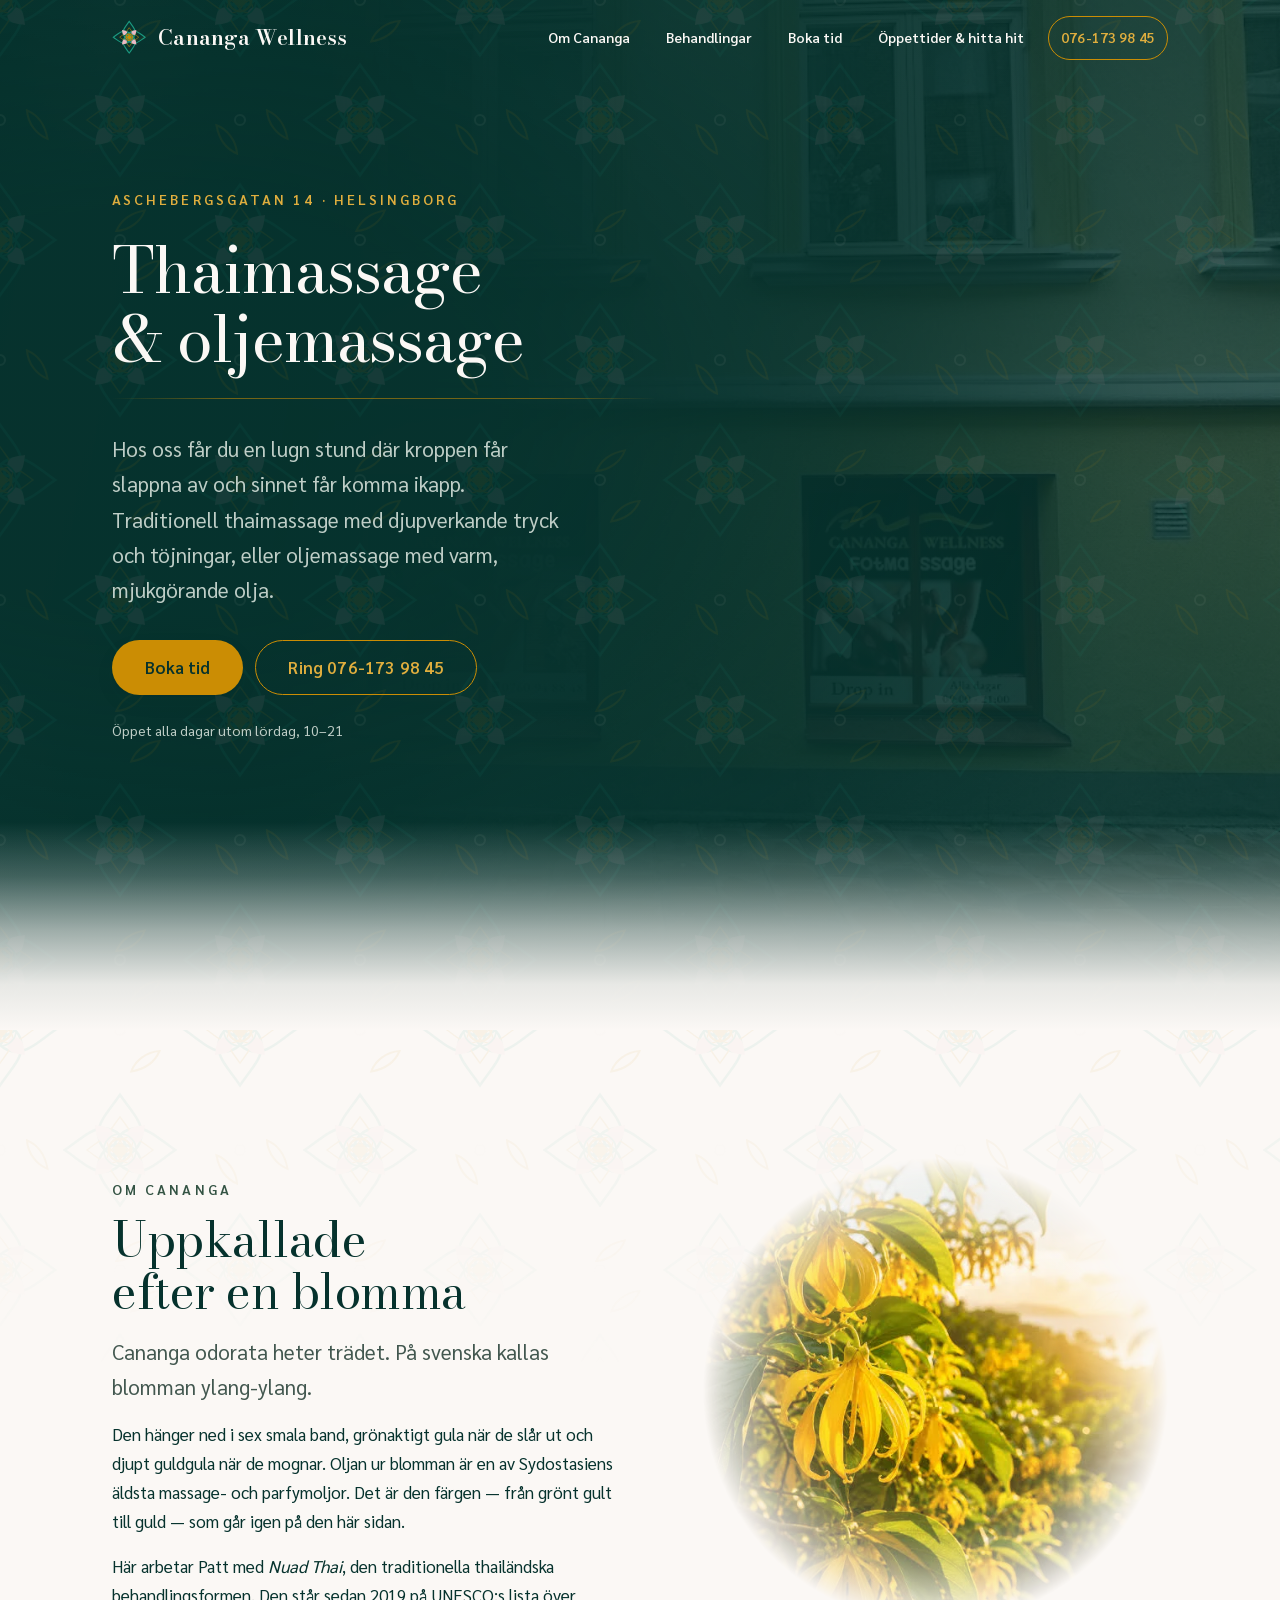
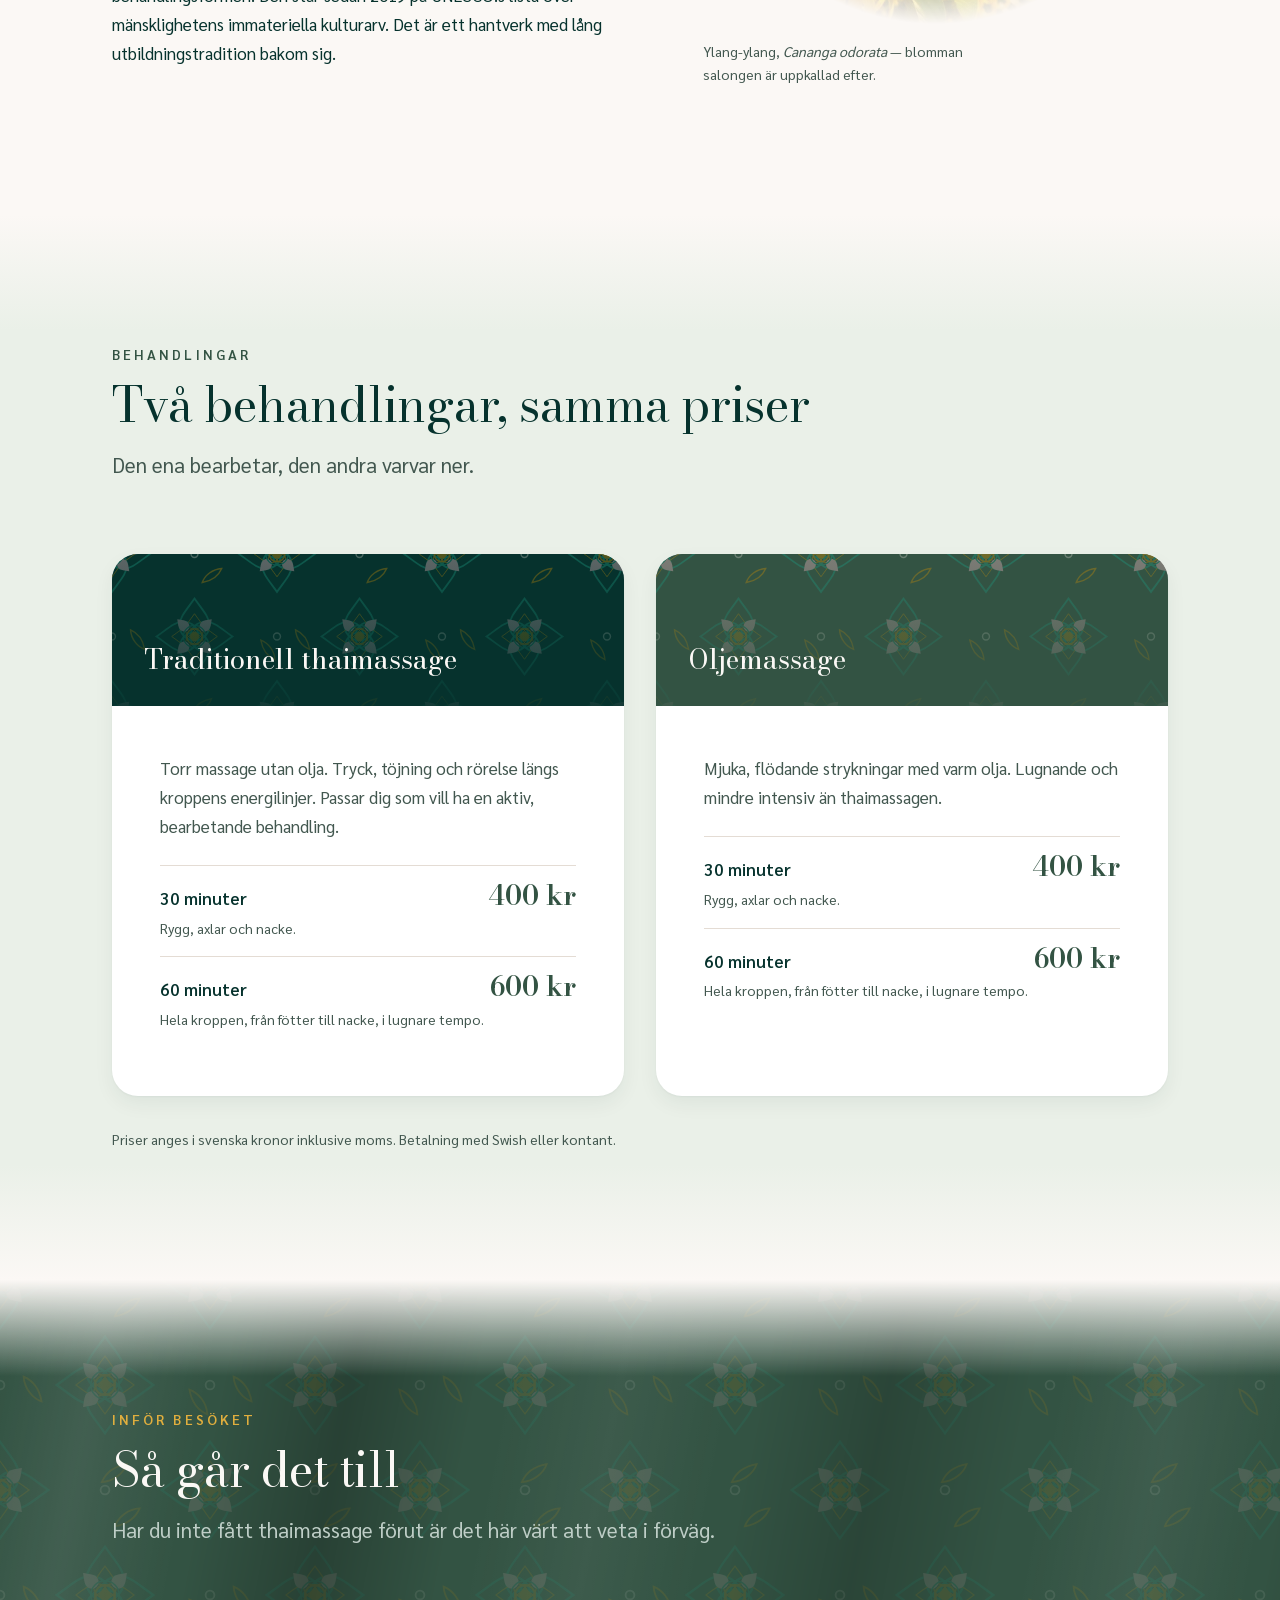
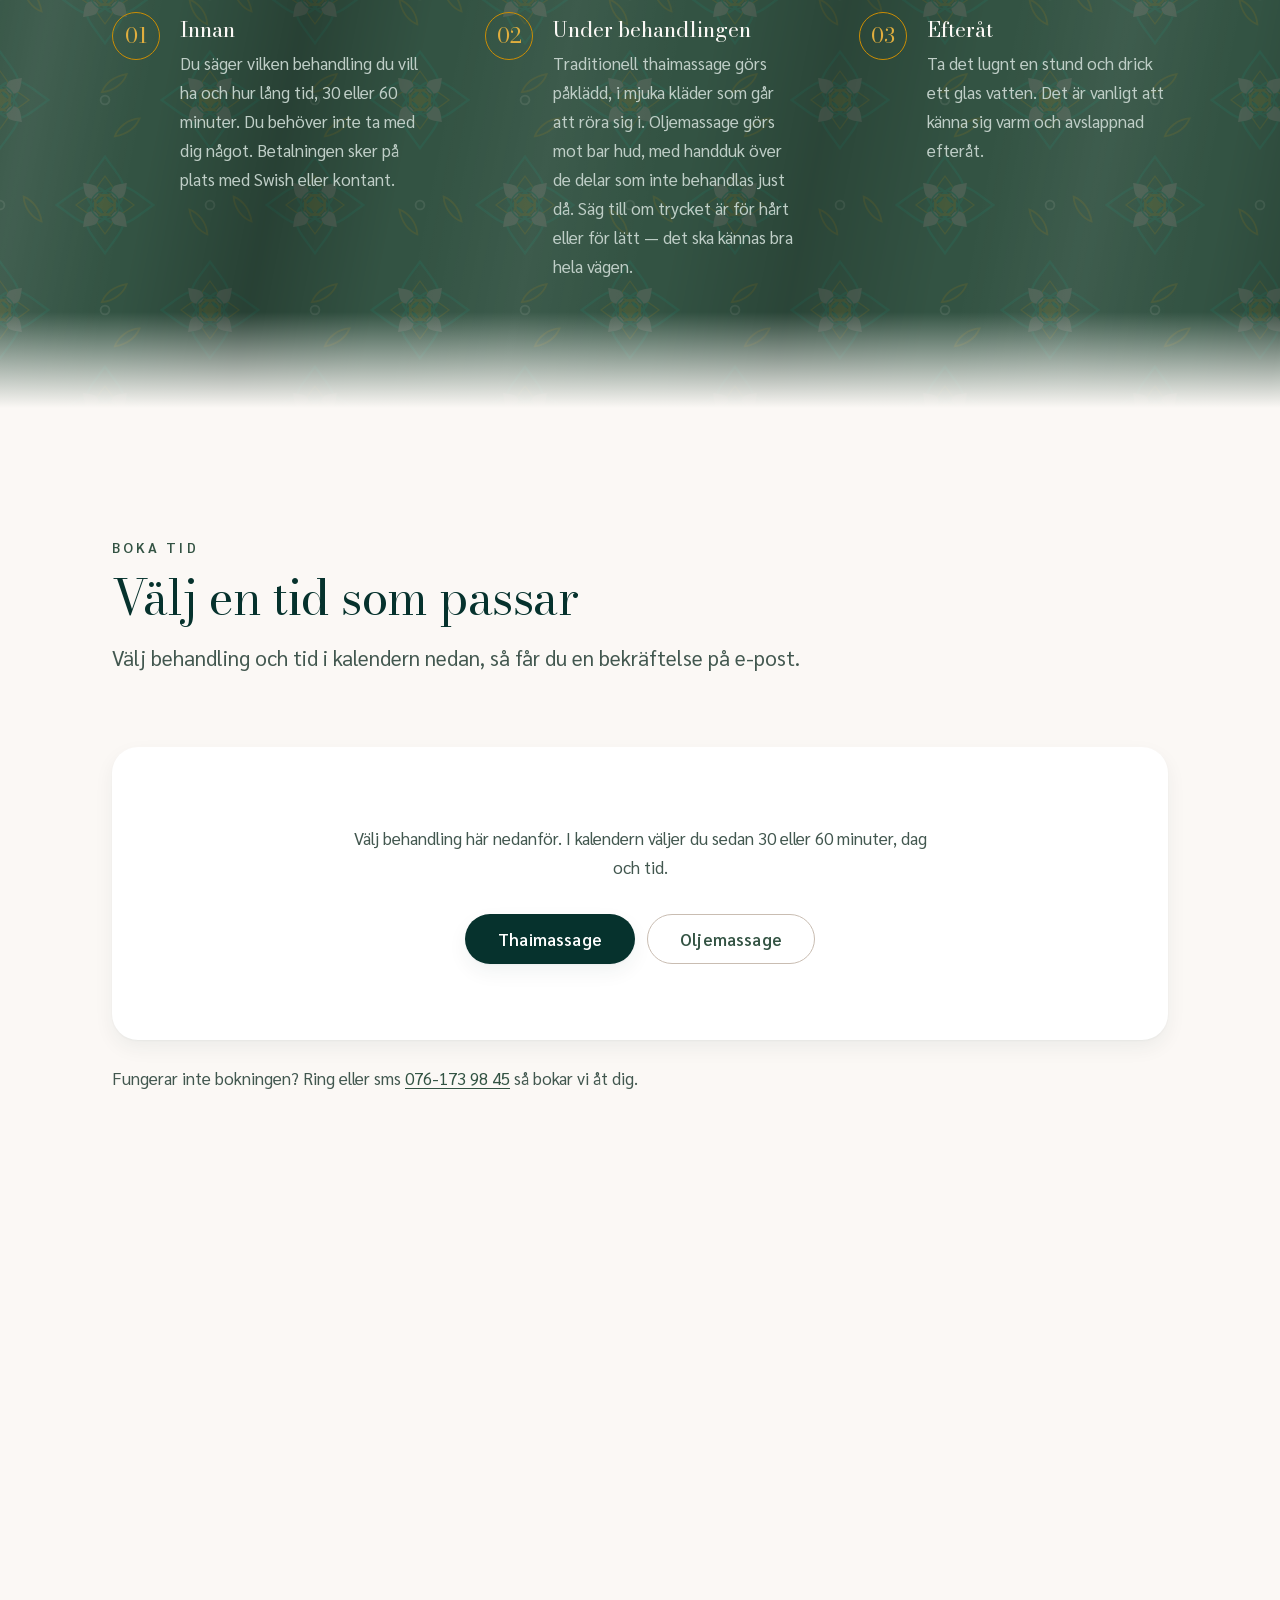
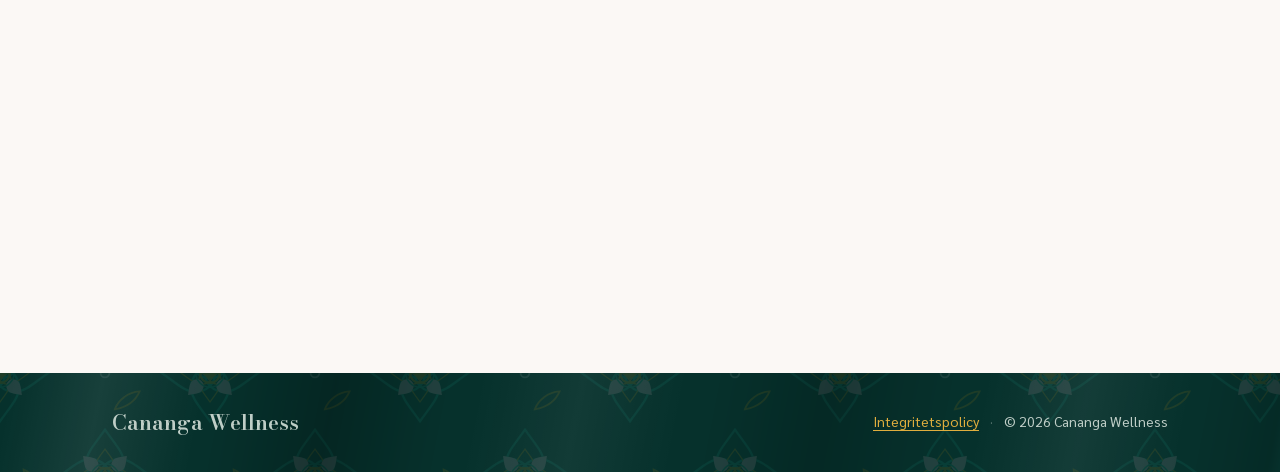
==== commit 9df4215e: "Krymp sidfoten och slå ihop de två menyvalen SIDFOTEN. Den upprepade adress och telefonnummer som st" ====
--- a/index.html
+++ b/index.html
@@ -61,8 +61,7 @@
         <li><a href="#om">Om Cananga</a></li>
         <li><a href="#behandlingar">Behandlingar</a></li>
         <li><a href="#boka">Boka tid</a></li>
-        <li><a href="#oppettider">Öppettider</a></li>
-        <li><a href="#hitta-hit">Hitta hit</a></li>
+        <li><a href="#oppettider">Öppettider &amp; hitta hit</a></li>
         <li class="nav__cta"><a class="btn btn--ghost" href="tel:+46761739845">076-173&nbsp;98&nbsp;45</a></li>
       </ul>
     </nav>
@@ -649,16 +648,16 @@
 </main>
 
 <footer class="site-foot band">
+  <!-- Sidfoten är medvetet mager. Adress och telefon står i
+       kontaktspalterna strax ovanför, och att upprepa dem här gör bara
+       sidan längre utan att tillföra något. -->
   <div class="wrap site-foot__inner">
     <p class="site-foot__brand">Cananga Wellness</p>
-    <p>
-      Aschebergsgatan 14, 254 30 Helsingborg<br>
-      <a href="tel:+46761739845">076-173&nbsp;98&nbsp;45</a>
+    <p class="site-foot__copy">
+      <a href="integritetspolicy.html">Integritetspolicy</a>
+      <span class="site-foot__sep" aria-hidden="true">&middot;</span>
+      &copy; <span id="ar">2026</span> Cananga Wellness
     </p>
-    <p>
-      <a href="integritetspolicy.html">Integritetspolicy</a>
-    </p>
-    <p class="site-foot__copy">&copy; <span id="ar">2026</span> Cananga Wellness</p>
   </div>
 </footer>
 
--- a/css/style.css
+++ b/css/style.css
@@ -246,16 +246,20 @@
 .band--forest::before { background: var(--silke), color-mix(in srgb, var(--forest) 87%, transparent); }
 
 /* Övergångarna */
+/* Höjden hör hemma i modifieraren, inte här. Ett band utan uttoning —
+   sidfoten — fick annars en tom absolut låda efter innehållet, utan
+   top eller bottom att haka i. Den syntes inte men förlängde dokumentet
+   med 64 px, vilket gav en vit remsa under sidfoten. */
 .band::after {
   content: ""; position: absolute; left: 0; right: 0; z-index: -1;
-  height: clamp(3rem, 8vw, 6rem); pointer-events: none;
+  height: 0; pointer-events: none;
 }
 .band--tona-topp::after {
-  top: 0;
+  top: 0; height: clamp(3rem, 8vw, 6rem);
   background: linear-gradient(to bottom, var(--paper), color-mix(in srgb, var(--paper) 0%, transparent));
 }
 .band--tona-botten::after {
-  bottom: 0;
+  bottom: 0; height: clamp(3rem, 8vw, 6rem);
   background: linear-gradient(to top, var(--paper), color-mix(in srgb, var(--paper) 0%, transparent));
 }
 /* Båda kanterna samtidigt kräver ett extra lager */
@@ -660,13 +664,19 @@
    Sidfot
    --------------------------------------------------------------------- */
 
-.site-foot { padding-block: clamp(var(--s-8), 8vw, var(--s-9)); }
-.site-foot__inner { display:grid; gap: var(--s-6); position:relative; z-index:1; }
+/* En rad, inte ett block. Sidfoten ska avsluta sidan, inte upprepa den. */
+.site-foot { padding-block: clamp(var(--s-5), 3.5vw, var(--s-6)); }
+.site-foot__inner {
+  position:relative; z-index:1;
+  display:flex; flex-wrap:wrap; align-items:center;
+  justify-content:space-between; gap: var(--s-2) var(--s-5);
+}
 .site-foot__brand {
-  font-family: var(--font-display); font-weight:600; font-size: var(--fs-2);
-  color: var(--on-dark); margin-bottom: var(--s-2);
-}
-.site-foot__copy { font-size: var(--fs--1); }
+  font-family: var(--font-display); font-weight:600; font-size: var(--fs-1);
+  color: var(--on-dark); margin:0;
+}
+.site-foot__copy { font-size: var(--fs--1); margin:0; }
+.site-foot__sep { margin-inline: var(--s-2); opacity:.45; }
 
 /* ---------------------------------------------------------------------
    Fast bokningsknapp i underkant på mobil
@@ -729,10 +739,8 @@
   .contact { grid-template-columns: 1fr 1fr; align-items:start; }
   .about__grid { grid-template-columns: minmax(0,1.05fr) minmax(0,.95fr); }
   .steps { grid-template-columns: repeat(3,1fr); }
-  .site-foot__inner { grid-template-columns: repeat(2,auto); justify-content:space-between; gap: var(--s-6) var(--s-8); }
 }
 @media (min-width: 64em) {
-  .site-foot__inner { grid-template-columns: repeat(4,auto); }
   /* Tre spalter först när det finns bredd för det. Vid 768 px står de
      två och två, vilket är läsbarare än tre trånga. */
   .contact { grid-template-columns: repeat(3, 1fr); }
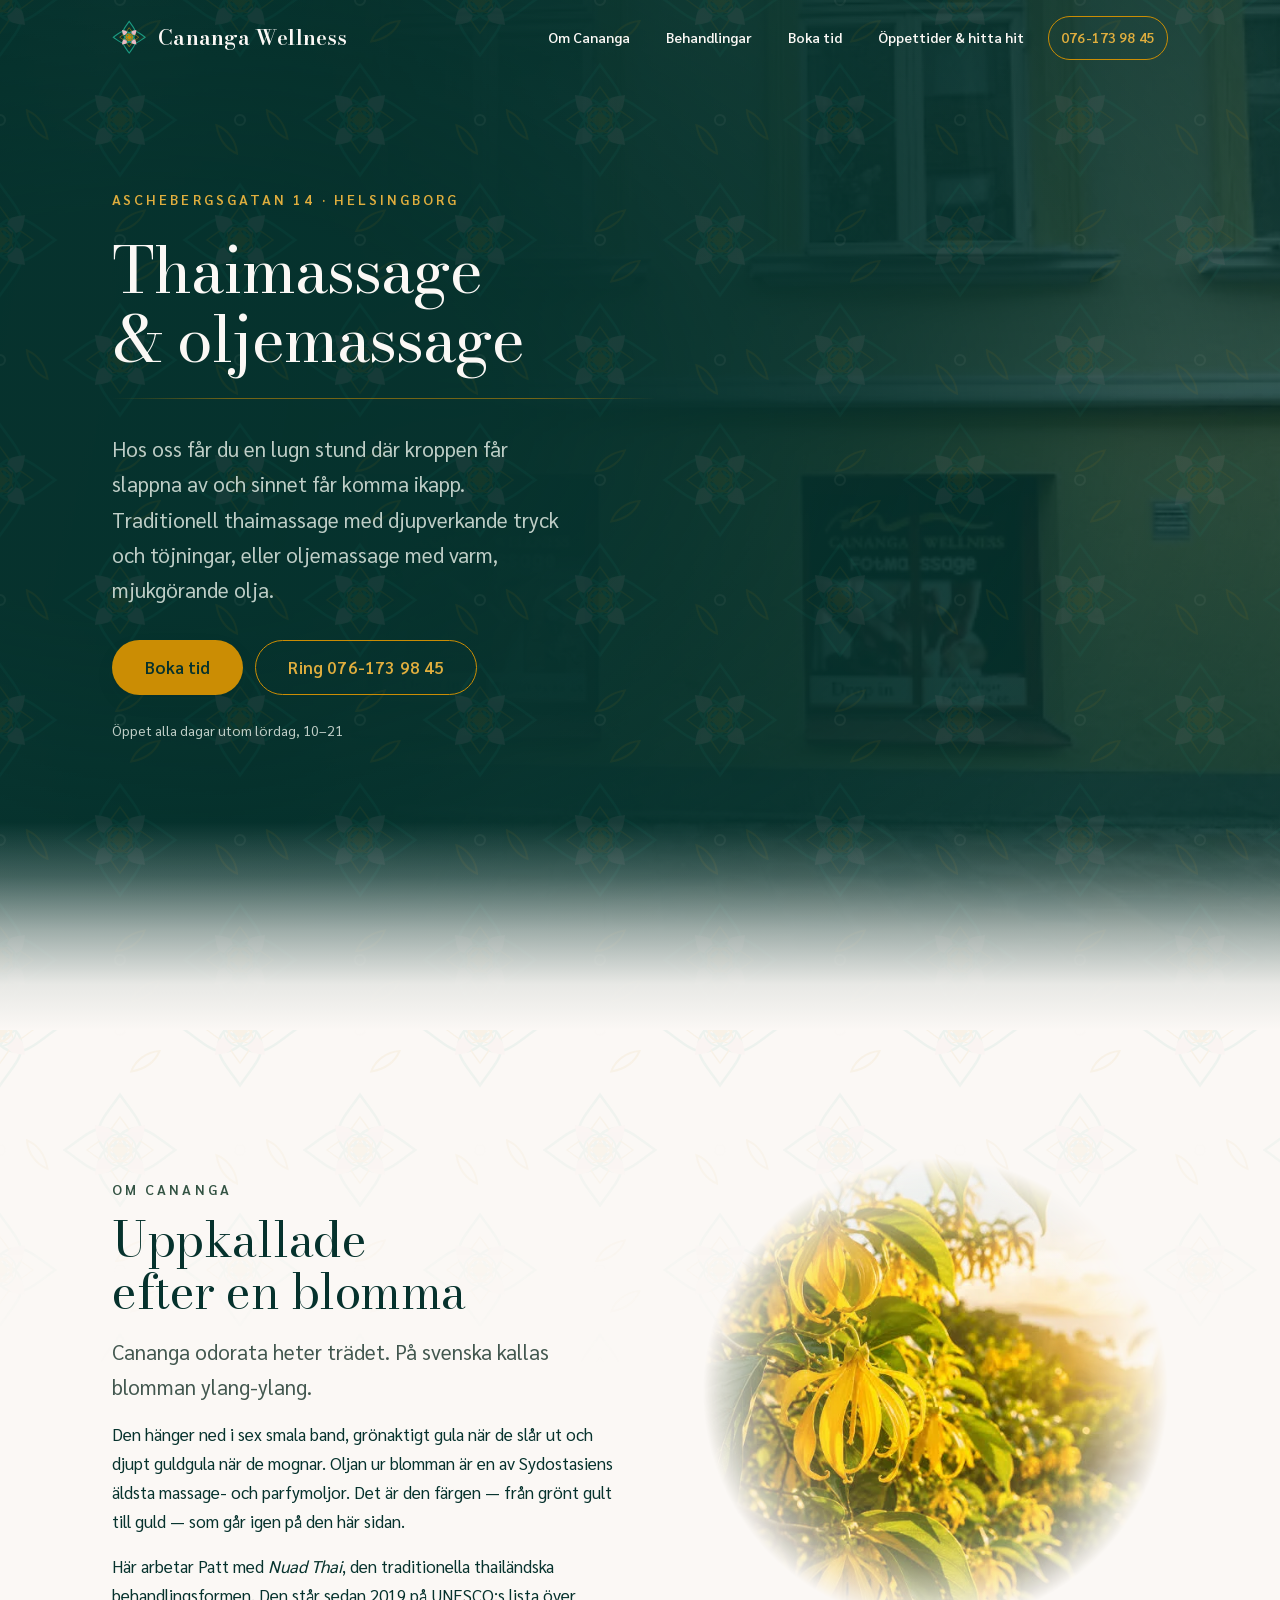
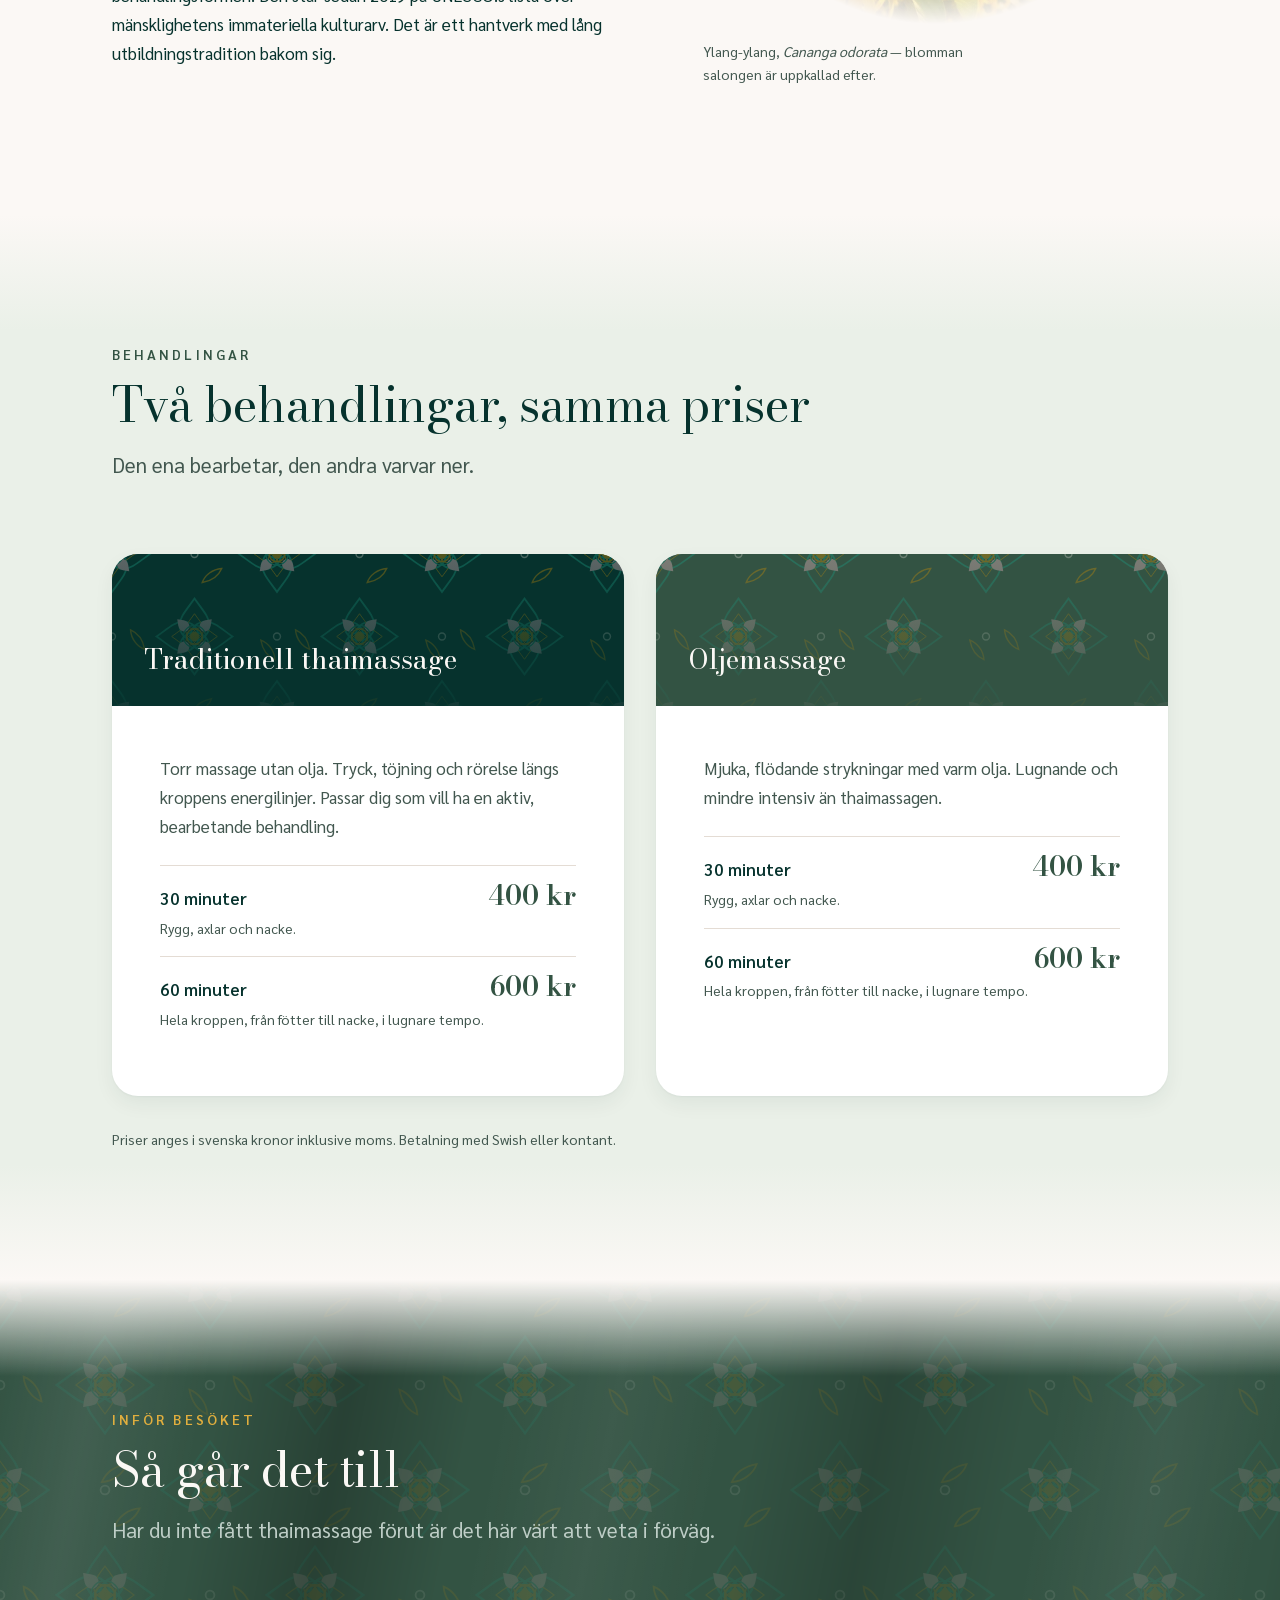
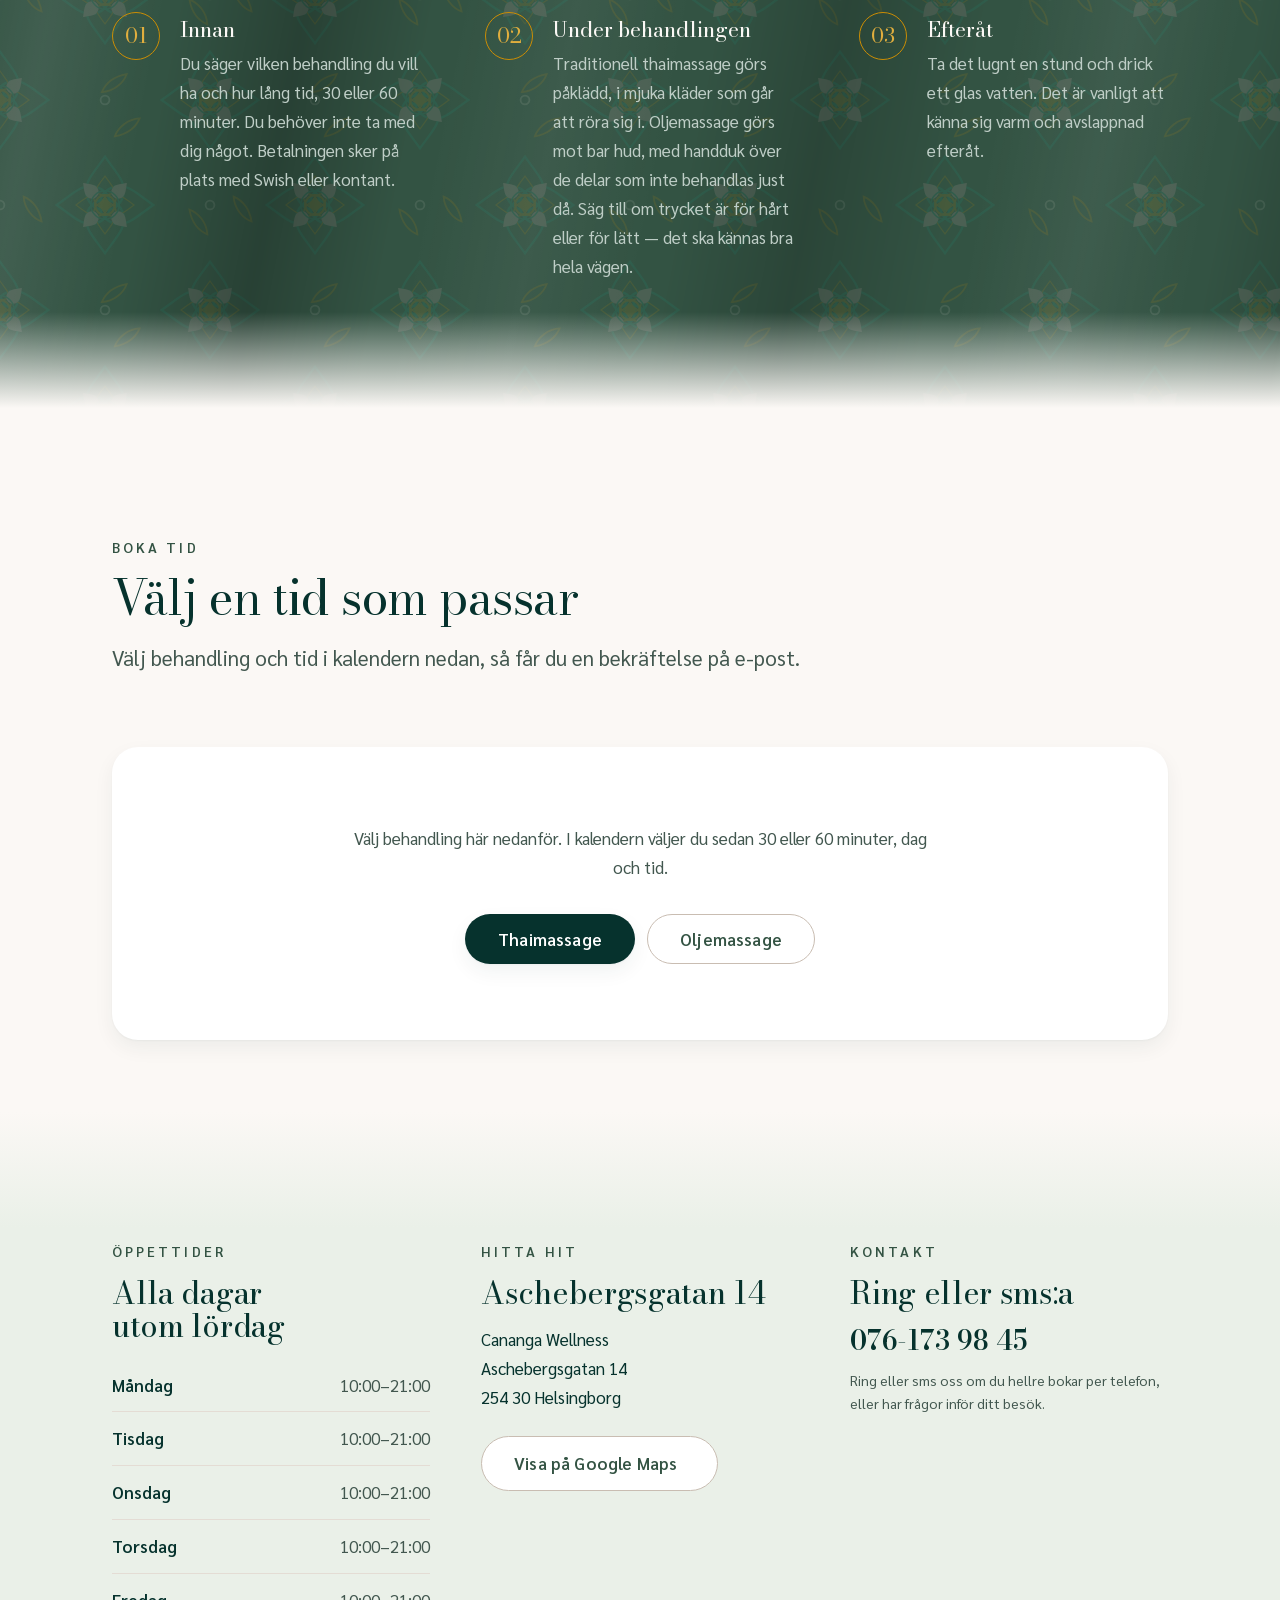
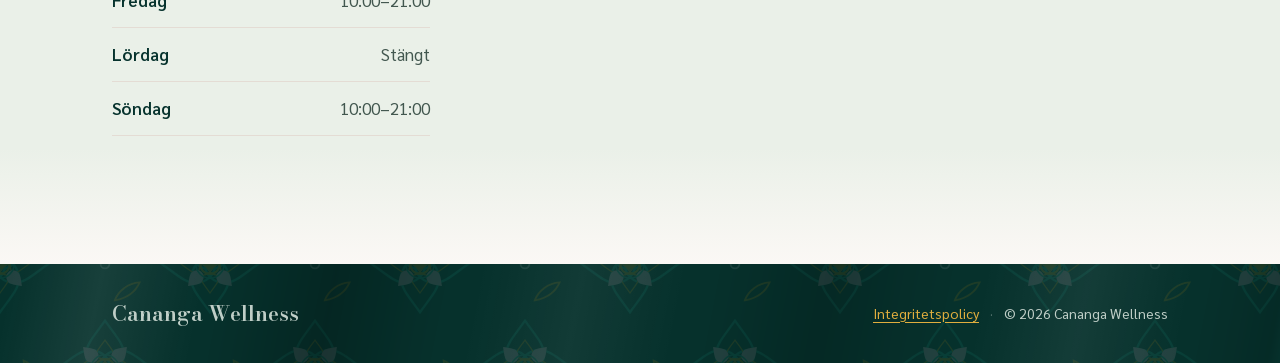
==== commit 9aff4504: "Ta bort telefonraden under kalendern och minska luften nedtill Raden "Fungerar inte bokningen? Ring " ====
--- a/index.html
+++ b/index.html
@@ -574,15 +574,6 @@
       <!-- ==========================================================
            BOKNINGSWIDGET — SLUT
            ========================================================== -->
-
-      <!-- Telefonnumret ligger UTANFÖR widgeten med flit: det syns
-           även om bokningssystemet ligger nere eller blockeras. -->
-      <p class="booking__fallback">
-        Fungerar inte bokningen? Ring eller sms
-        <a href="tel:+46761739845">076-173&nbsp;98&nbsp;45</a>
-        så bokar vi åt dig.
-      </p>
-
     </div>
   </section>
 
--- a/css/style.css
+++ b/css/style.css
@@ -600,7 +600,11 @@
    i. Rör den inte — den ska kunna växa fritt på höjden.
    --------------------------------------------------------------------- */
 
-.booking { margin-bottom: var(--s-5); }
+.booking { margin-bottom: 0; }
+
+/* Bokningssektionen slutar direkt efter kalendern, så den behöver inte
+   lika mycket luft nedtill som en sektion med text i underkant. */
+#boka { padding-bottom: clamp(2.5rem, 6vw, 4.5rem); }
 .booking__gate {
   border-radius: var(--r-xl); background: var(--paper-3);
   padding: clamp(var(--s-7), 6vw, var(--s-9)); text-align:center;
@@ -624,7 +628,6 @@
   border:1px solid var(--line-2); border-radius: var(--r-md);
   background: var(--paper-2); padding: var(--s-5);
 }
-.booking__fallback { color: var(--ink-soft); }
 
 /* ---------------------------------------------------------------------
    Öppettider och kontakt
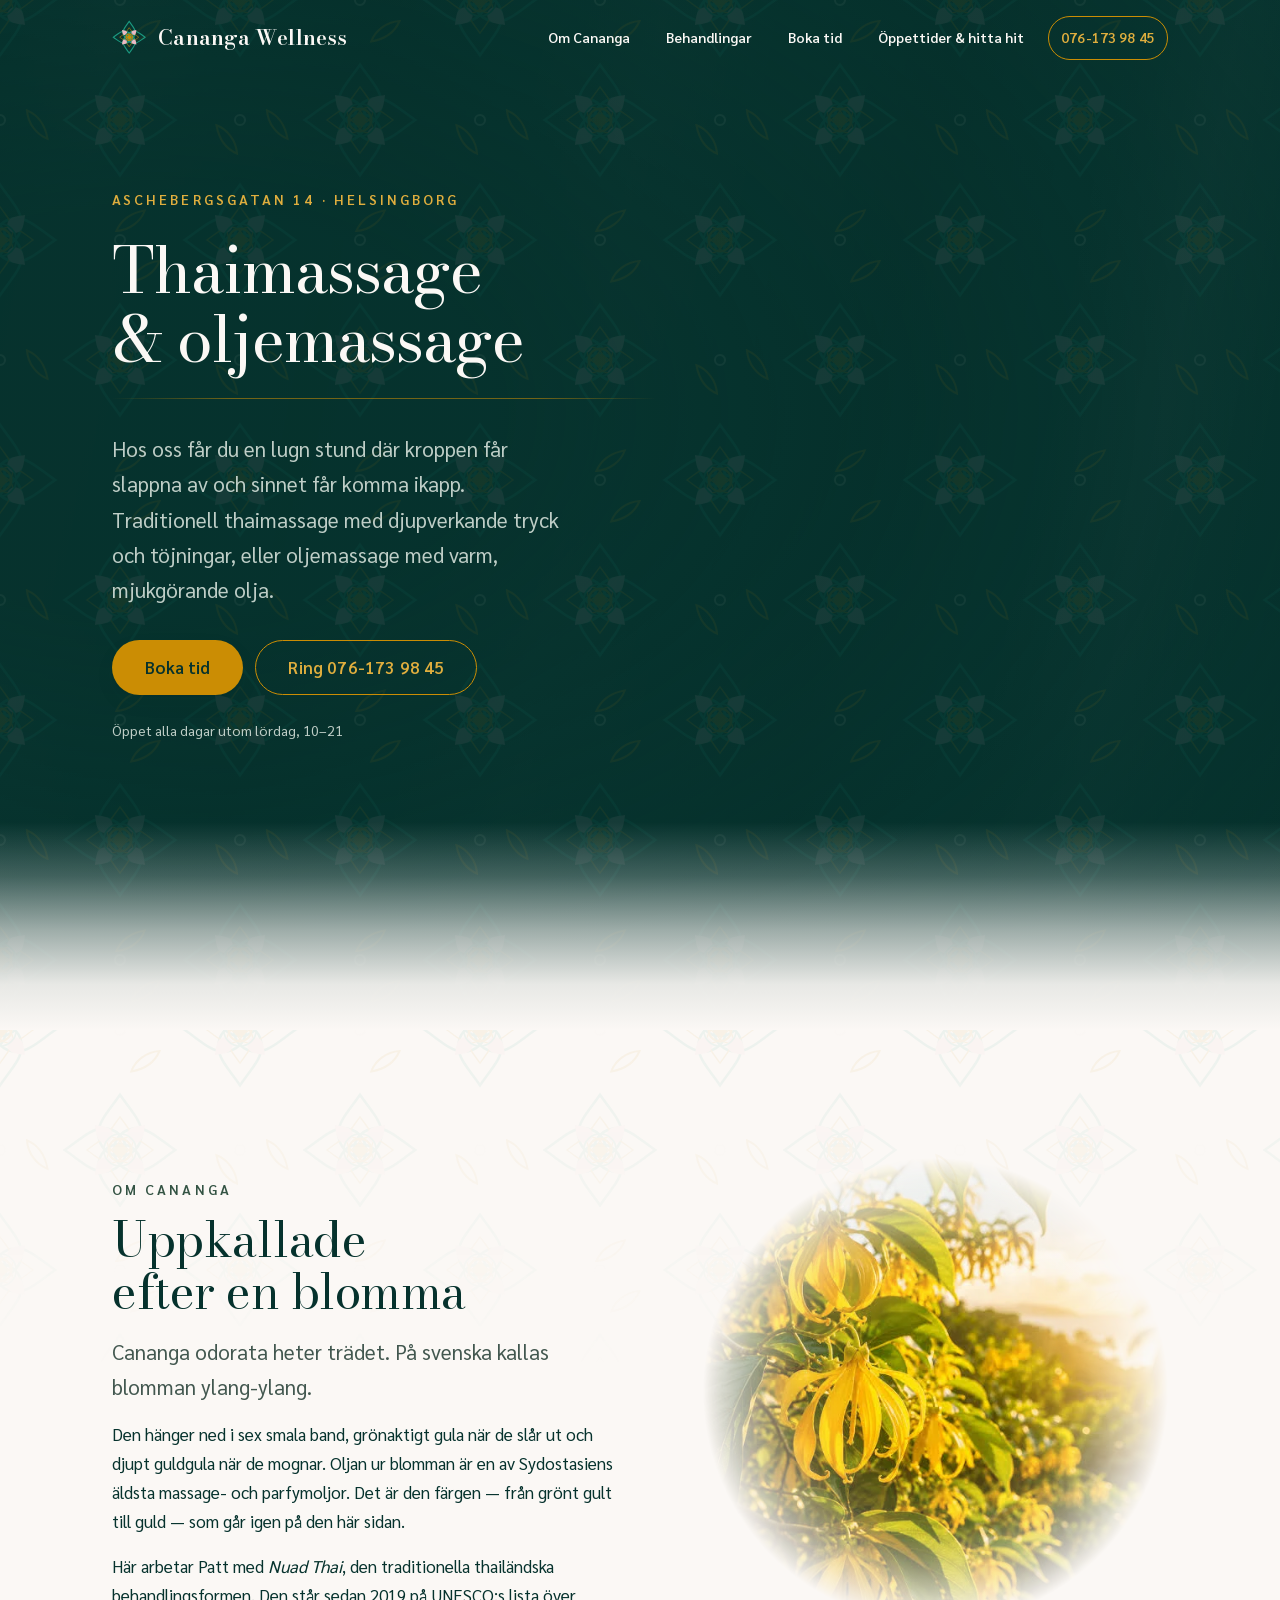
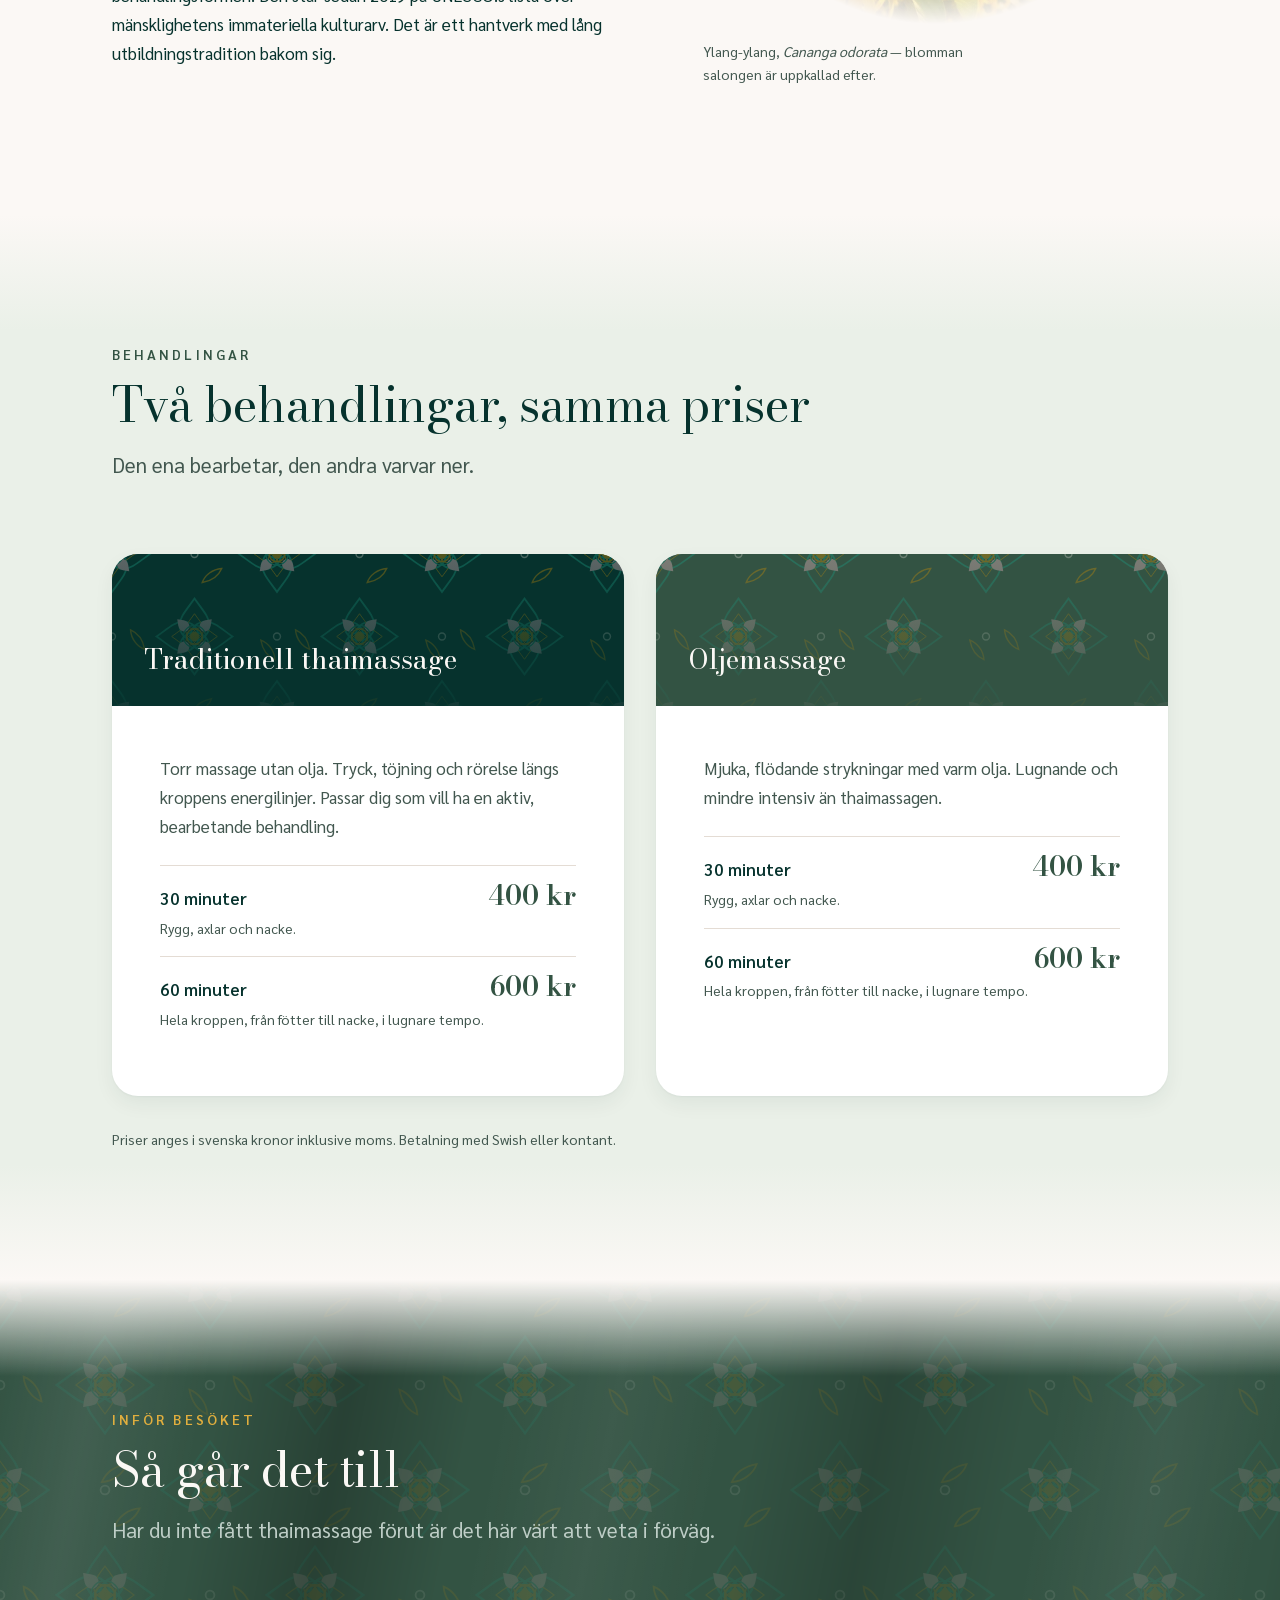
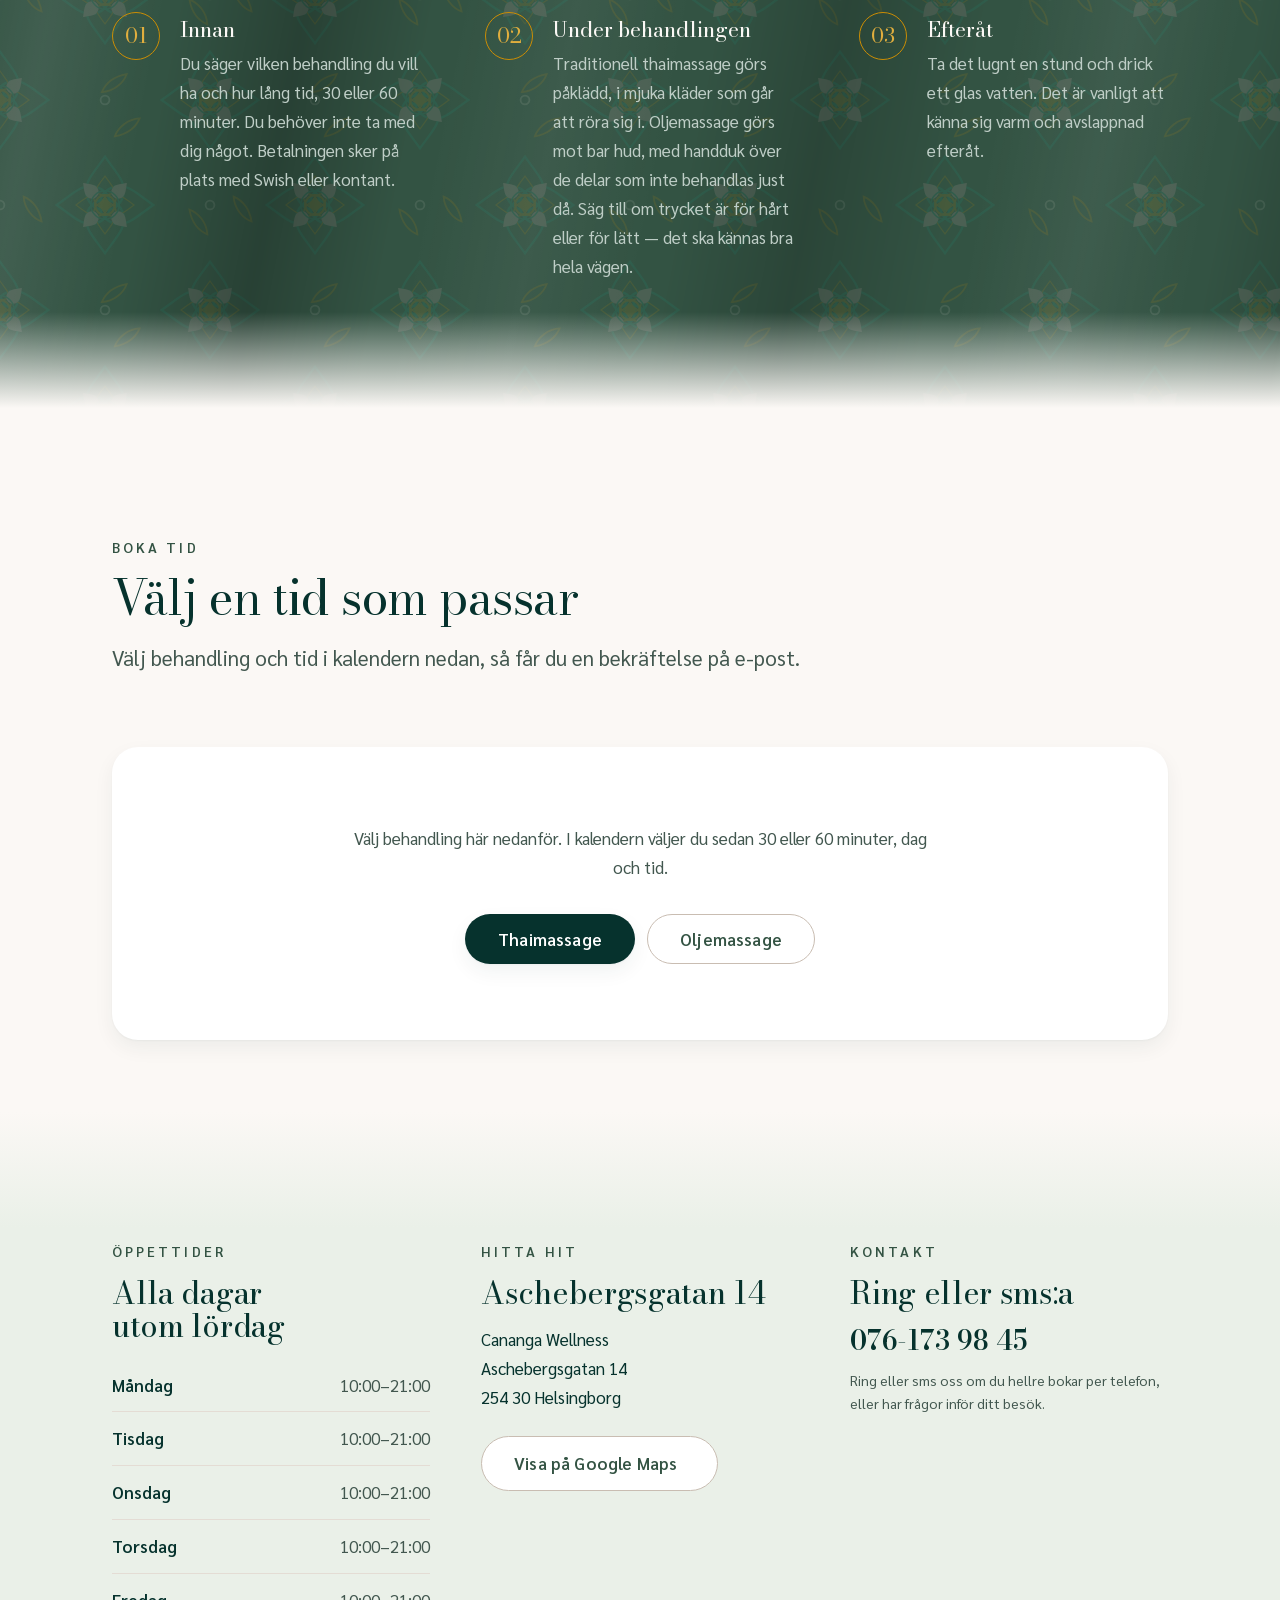
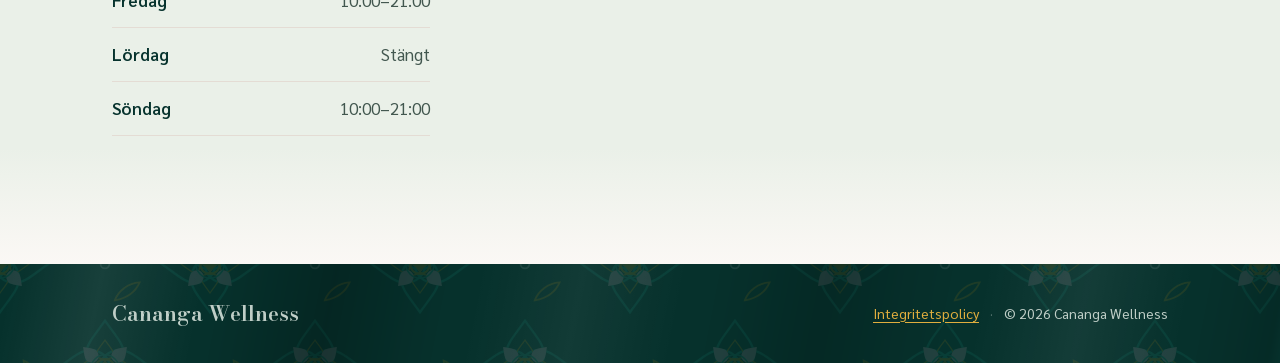
==== commit d727fd8d: "Sätt telefonnumret i bokningens felrutor Med tillstånd att ändra text inne i bokningsblocket, så län" ====
--- a/index.html
+++ b/index.html
@@ -393,14 +393,14 @@
           <p>
             Följ instruktionerna i kommentaren i <code>index.html</code>
             (sök efter <code>ÄNDRA HÄR</code>) för att koppla in Cal.com.
-            Så länge den här rutan syns kan besökare boka via telefon.
+            Så länge den här rutan syns kan besökare boka på <a href="tel:+46761739845">076-173&nbsp;98&nbsp;45</a>.
           </p>
         </div>
 
         <!-- Visas om kalendern inte gick att ladda -->
         <div class="booking__error" id="cal-error" hidden>
           <p><strong>Kalendern kunde inte laddas just nu.</strong></p>
-          <p>Ring eller sms oss så bokar vi åt dig.</p>
+          <p>Ring eller sms <a href="tel:+46761739845">076-173&nbsp;98&nbsp;45</a> så bokar vi åt dig.</p>
         </div>
 
       </div>
@@ -567,7 +567,7 @@
       <noscript>
         <div class="booking__error">
           <p><strong>Bokningskalendern kräver JavaScript.</strong></p>
-          <p>Ring eller sms oss så bokar vi åt dig.</p>
+          <p>Ring eller sms <a href="tel:+46761739845">076-173&nbsp;98&nbsp;45</a> så bokar vi åt dig.</p>
         </div>
       </noscript>
 
